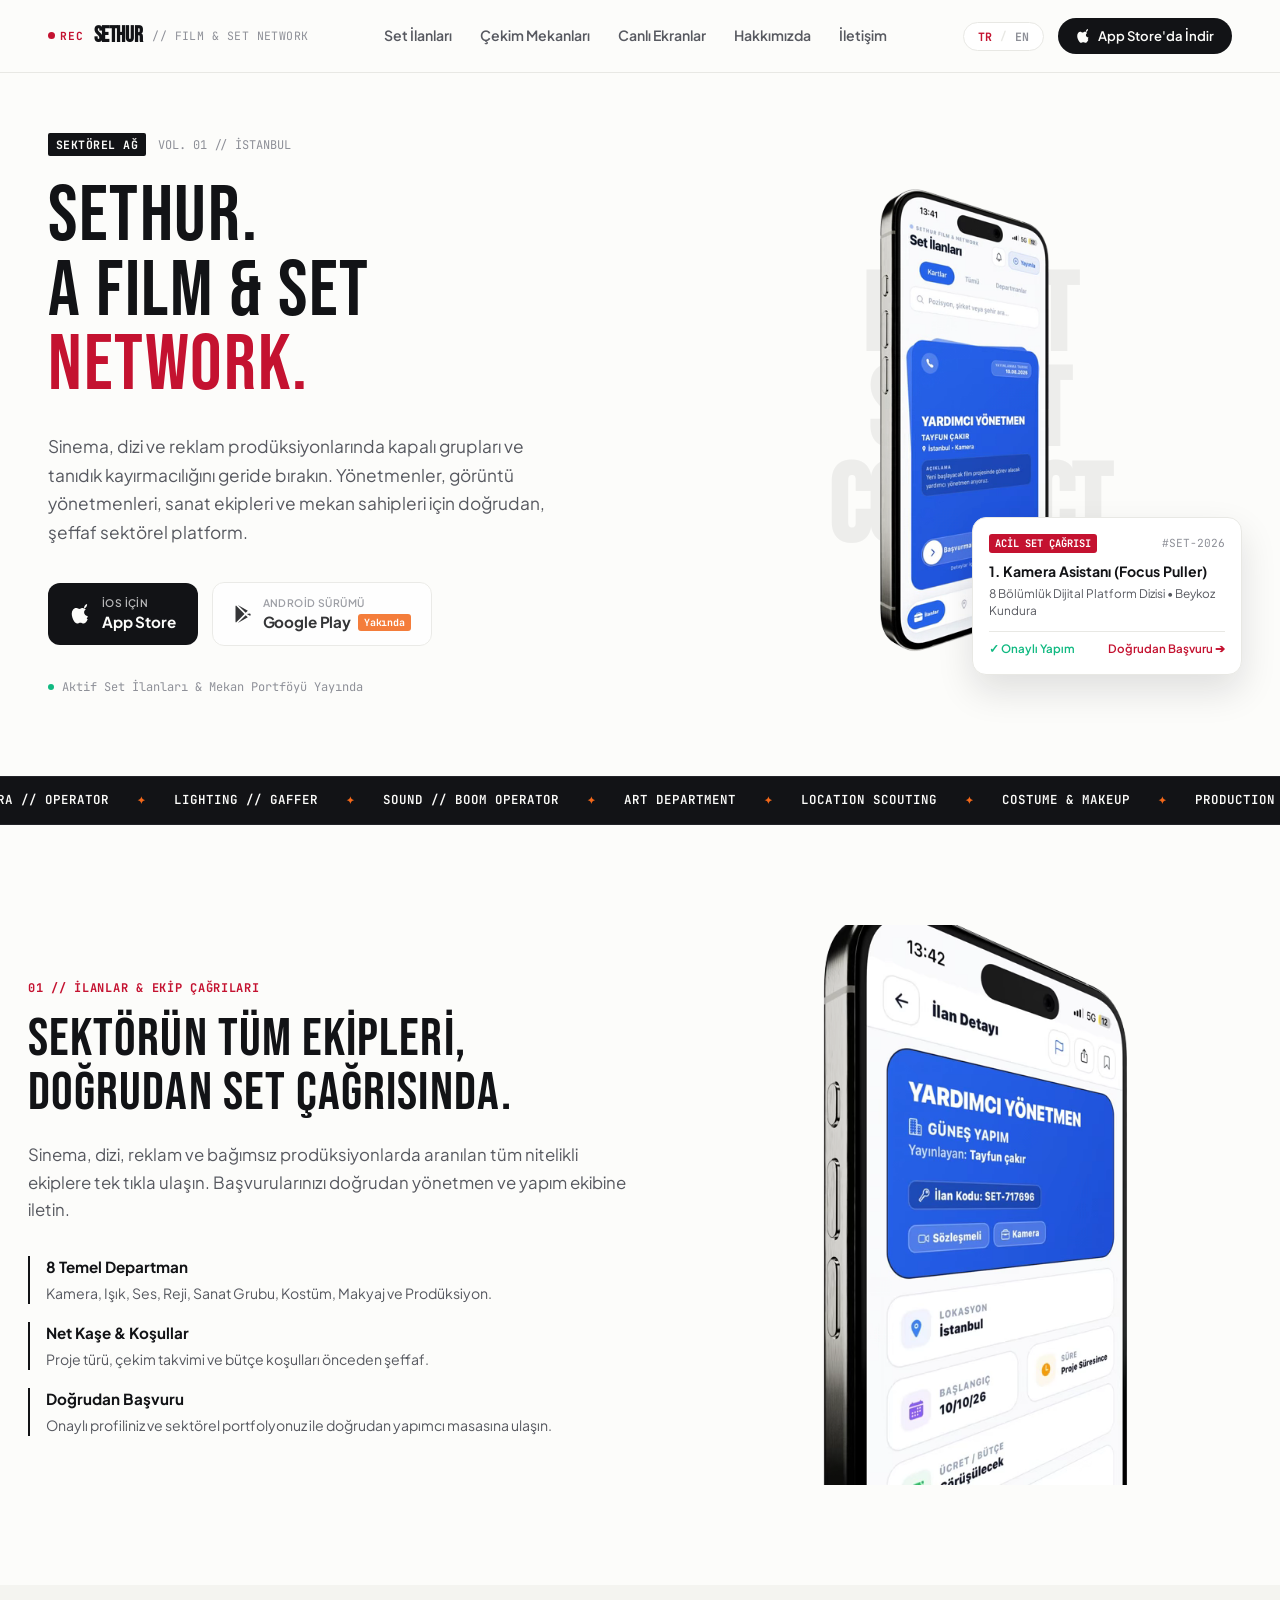
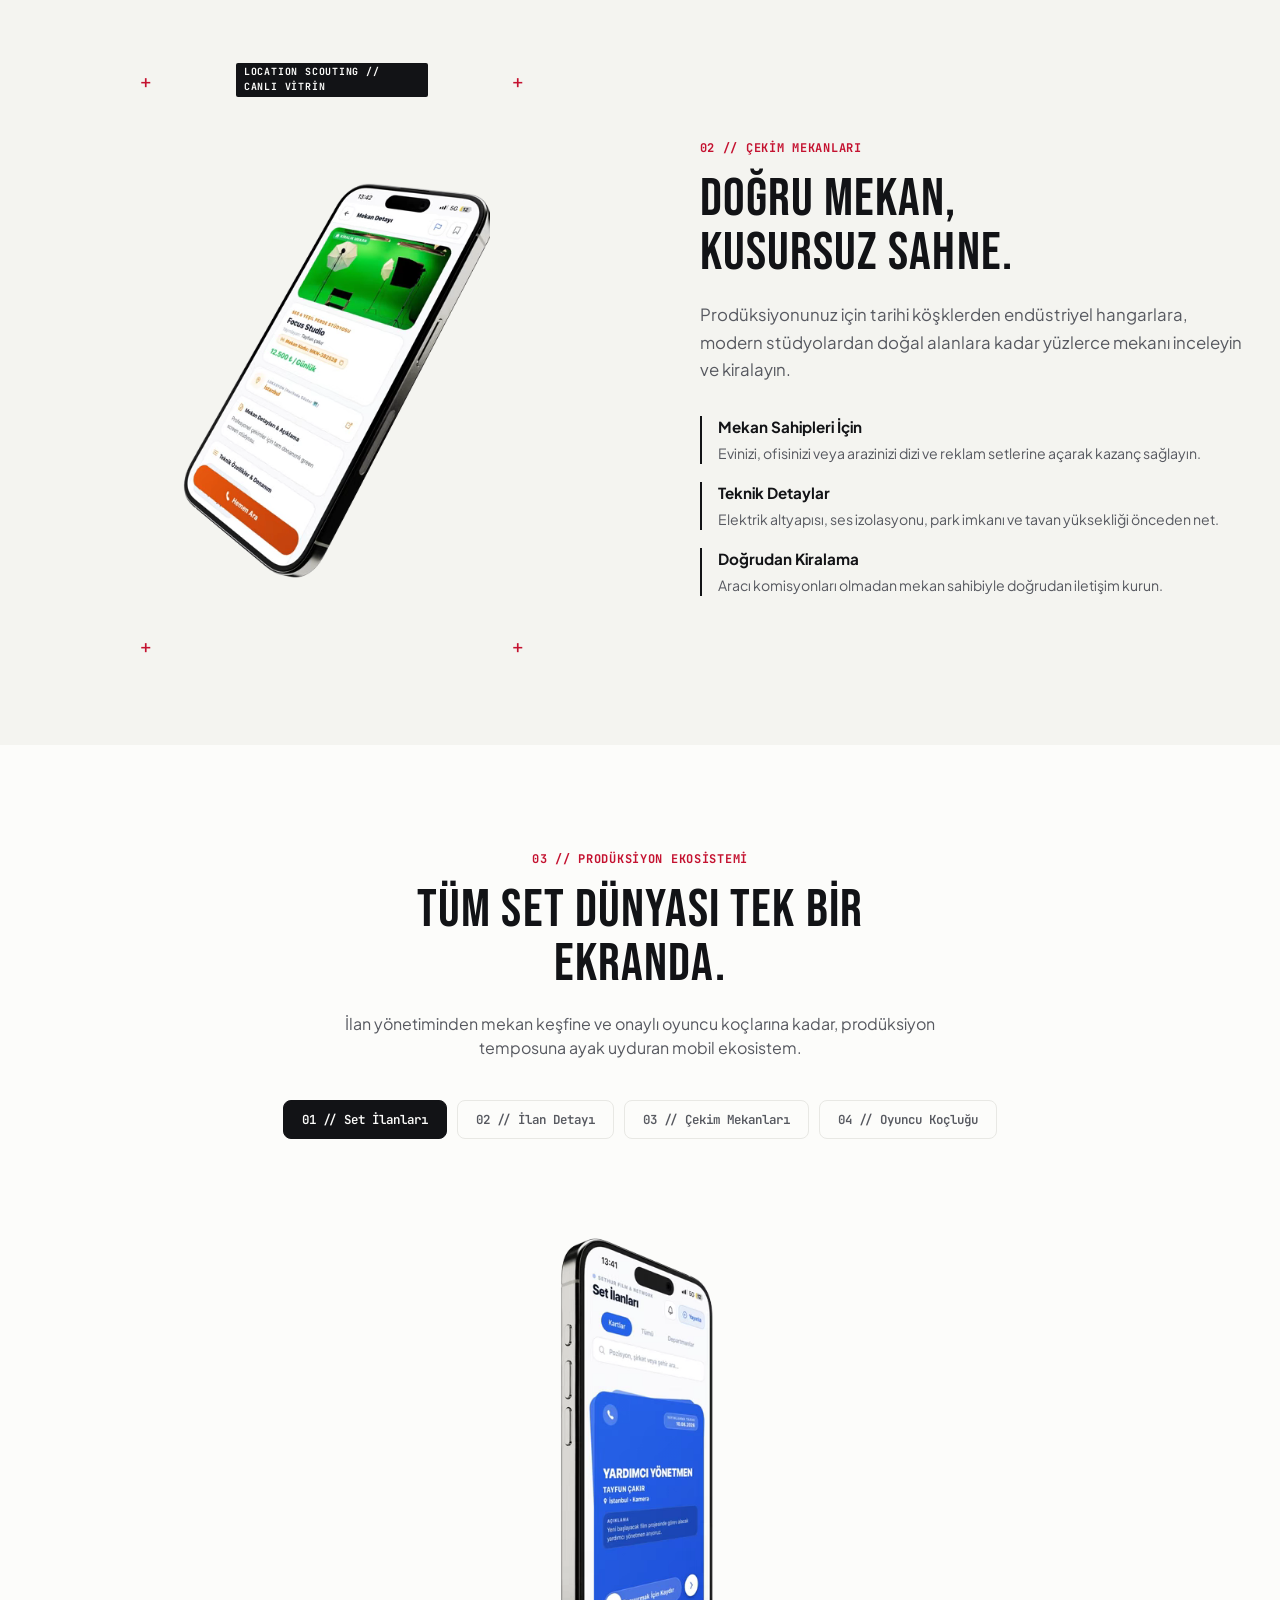
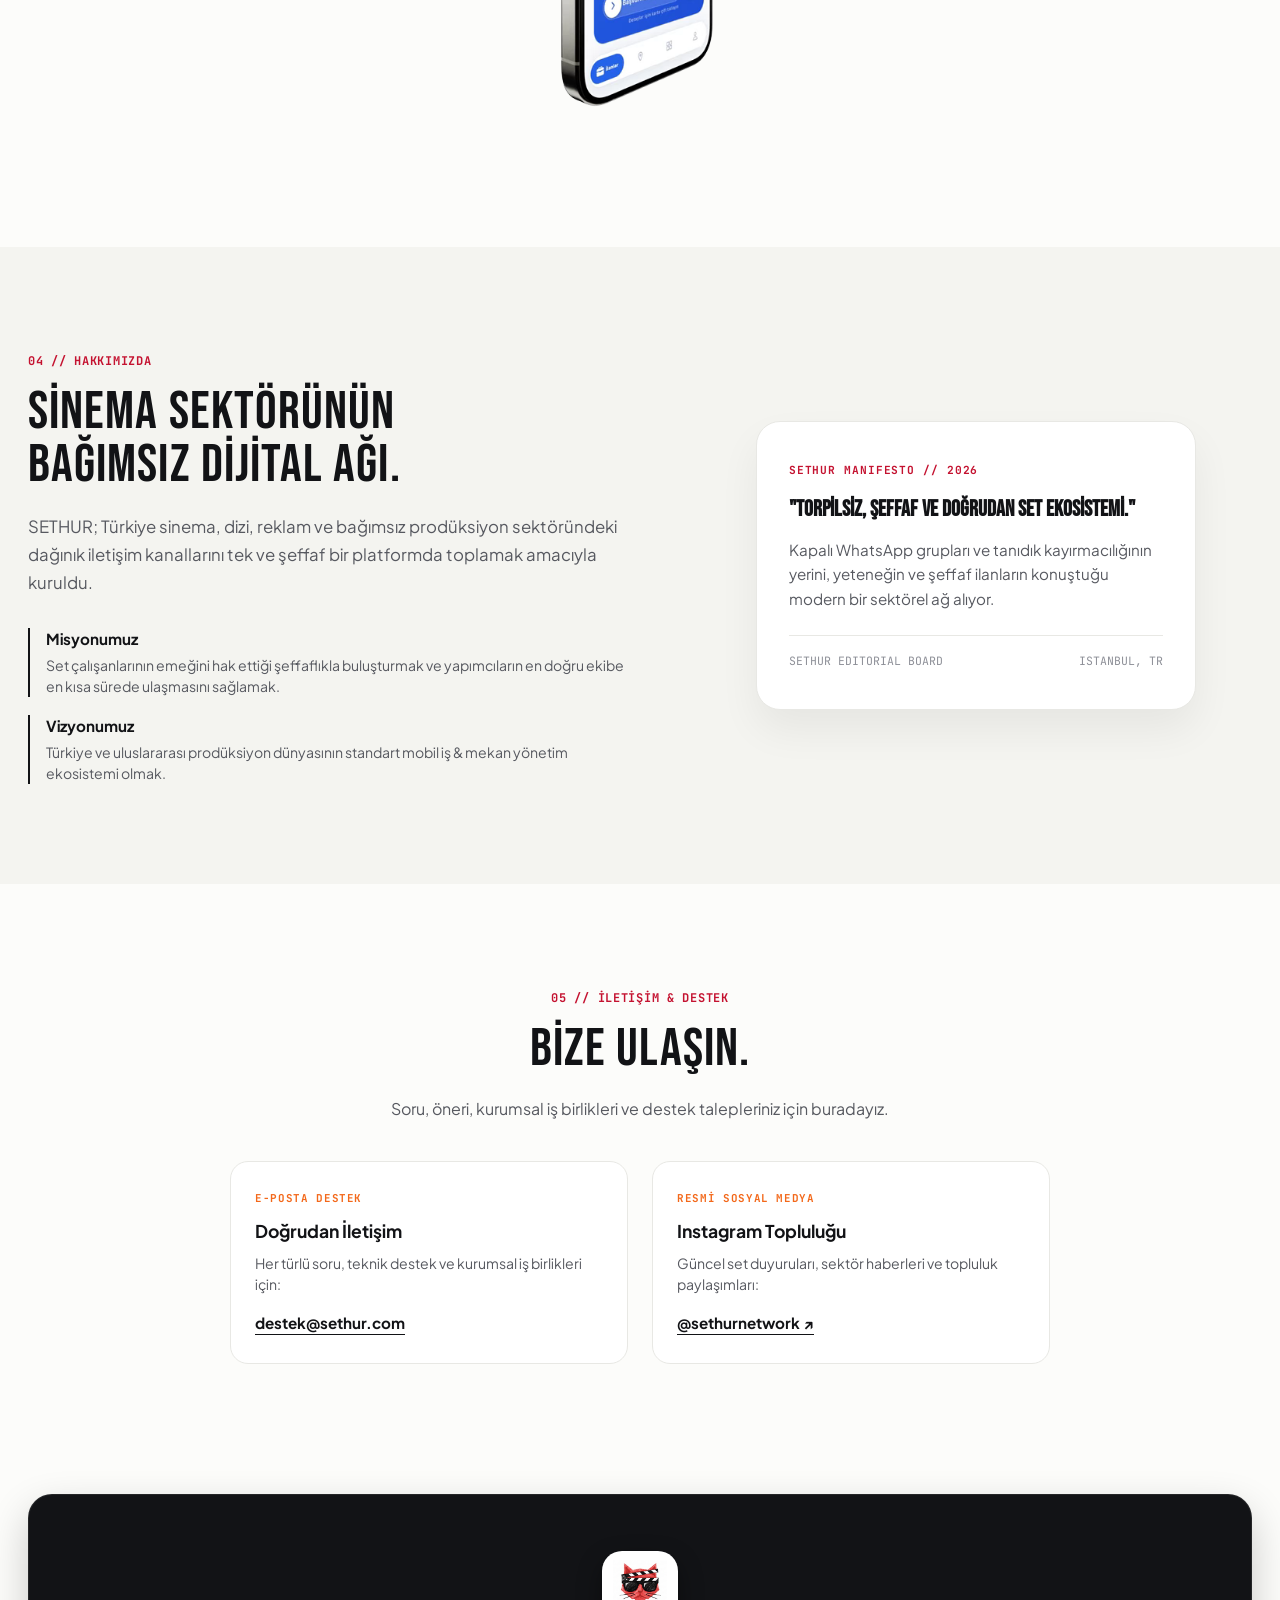
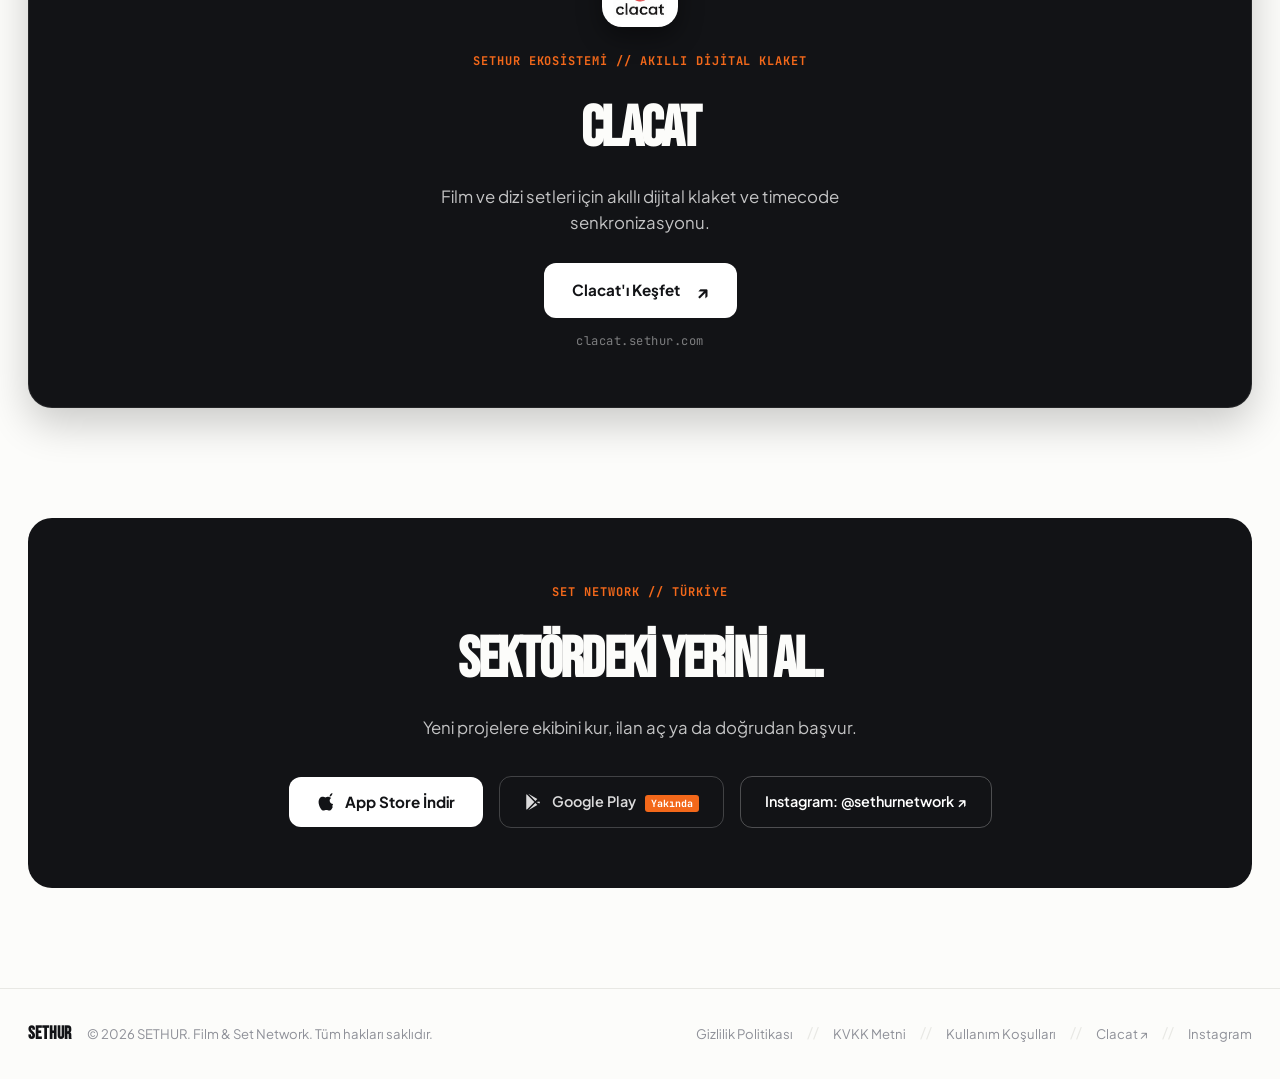
==== index.html @ 1c55c271 "feat: replace categories with transparent Oyuncu Koçluğu video stream, update new Clacat logo, and a" ====
<!DOCTYPE html>
<html lang="tr">
<head>
  <meta charset="UTF-8" />
  <meta name="viewport" content="width=device-width, initial-scale=1.0, maximum-scale=1.0, user-scalable=no" />
  <title>SETHUR — Film & Set Network</title>
  <meta name="description" content="Sinema, dizi ve reklam sektörü için profesyonel set ilanları, ekip ağı ve çekim mekanı platformu." />
  
  <!-- Open Graph -->
  <meta property="og:title" content="SETHUR — Film & Set Network" />
  <meta property="og:description" content="Sinema, dizi ve reklam prodüksiyonları için yeni nesil şeffaf set ağı." />
  <meta property="og:type" content="website" />
  <meta property="og:image" content="assets/logo_icon.jpg" />

  <!-- Fonts: Bebas Neue (Cinematic Title) + Plus Jakarta Sans (Body) + JetBrains Mono (Technical) -->
  <link rel="preconnect" href="https://fonts.googleapis.com" />
  <link rel="preconnect" href="https://fonts.gstatic.com" crossorigin />
  <link href="https://fonts.googleapis.com/css2?family=Bebas+Neue&family=JetBrains+Mono:wght@400;500;700&family=Plus+Jakarta+Sans:wght@400;500;600;700;800&family=Oswald:wght@600;700&display=swap" rel="stylesheet" />

  <!-- Favicon -->
  <link rel="icon" type="image/svg+xml" href="favicon.svg" />
  <link rel="icon" type="image/png" href="favicon.png" />
  <link rel="apple-touch-icon" href="favicon.png" />

  <link rel="stylesheet" href="style.css" />
</head>
<body>

  <!-- TOP EDITORIAL HEADER BAR -->
  <header class="site-header">
    <div class="header-container">
      <a href="#" class="brand-block">
        <div class="rec-indicator">
          <span class="rec-dot"></span>
          <span class="rec-text">REC</span>
        </div>
        <span class="brand-title">SETHUR</span>
        <span class="brand-tagline">// FILM &amp; SET NETWORK</span>
      </a>

      <nav class="nav-links">
        <a href="#ilanlar" class="nav-item" data-i18n="nav_jobs">Set İlanları</a>
        <a href="#mekanlar" class="nav-item" data-i18n="nav_venues">Çekim Mekanları</a>
        <a href="#ekranlar" class="nav-item" data-i18n="nav_screens">Canlı Ekranlar</a>
        <a href="#hakkimizda" class="nav-item" data-i18n="nav_about">Hakkımızda</a>
        <a href="#iletisim" class="nav-item" data-i18n="nav_contact">İletişim</a>
      </nav>

      <div class="header-cta">
        <!-- Language Switcher -->
        <div class="lang-switcher">
          <button class="lang-btn active" data-lang="tr">TR</button>
          <span class="lang-divider">/</span>
          <button class="lang-btn" data-lang="en">EN</button>
        </div>

        <a href="https://apps.apple.com/app/id6799178111" target="_blank" rel="noopener" class="btn-apple-pill">
          <svg class="apple-icon" viewBox="0 0 170 170" width="14" height="14" fill="currentColor">
            <path d="M150.37 130.25c-2.45 5.66-5.35 10.87-8.71 15.66-4.58 6.53-8.33 11.05-11.22 13.56-4.48 4.12-9.28 6.23-14.42 6.35-3.69 0-8.14-1.05-13.32-3.18-5.19-2.12-9.97-3.17-14.34-3.17-4.58 0-9.49 1.05-14.75 3.17-5.26 2.13-9.5 3.24-12.74 3.35-4.81.13-9.66-1.95-14.56-6.23-3.26-2.84-7.14-7.53-11.64-14.07-6.2-9.04-11.05-19.14-14.56-30.3-3.51-11.16-5.26-21.79-5.26-31.89 0-14.05 3.51-25.68 10.53-34.89 7.02-9.21 15.86-13.88 26.52-14.01 4.81 0 10.02 1.25 15.63 3.75 5.61 2.5 9.77 3.75 12.48 3.75 2.45 0 6.64-1.25 12.58-3.75 5.94-2.5 10.8-3.69 14.57-3.56 11.26.79 20.35 4.96 27.27 12.52-9.98 6.03-14.83 14.37-14.56 25.04.27 8.35 3.49 15.5 9.66 21.45 6.17 5.95 13.62 9.27 22.35 9.96-2.45 7.15-5.69 14.49-9.72 22.02zM119.22 31.81c0-6.72 2.39-13.23 7.17-19.53 4.78-6.3 10.9-10.23 18.36-11.78.36 1.48.54 2.87.54 4.18 0 6.81-2.46 13.43-7.38 19.86-4.92 6.43-11.08 10.42-18.48 11.97-.09-.9-.21-3.13-.21-4.7z"/>
          </svg>
          <span data-i18n="nav_download">App Store'da İndir</span>
        </a>
      </div>
    </div>
  </header>

  <!-- HERO SECTION: ASYMMETRIC CINEMA POSTER + SEAMLESS TRANSPARENT LIVE APP STREAM -->
  <section class="hero-stage">
    <div class="stage-container">
      
      <!-- LEFT EDITORIAL COLUMN -->
      <div class="hero-editorial">
        <div class="edition-label">
          <span class="label-badge" data-i18n="hero_badge">SEKTÖREL AĞ</span>
          <span class="label-meta" data-i18n="hero_meta">VOL. 01 // İSTANBUL</span>
        </div>

        <h1 class="hero-main-title">
          SETHUR.<br />
          <span data-i18n="hero_title_sub">A FILM &amp; SET</span><br />
          <span class="text-accent">NETWORK.</span>
        </h1>

        <p class="hero-manifesto" data-i18n="hero_manifesto">
          Sinema, dizi ve reklam prodüksiyonlarında kapalı grupları ve tanıdık kayırmacılığını geride bırakın. Yönetmenler, görüntü yönetmenleri, sanat ekipleri ve mekan sahipleri için doğrudan, şeffaf sektörel platform.
        </p>

        <!-- CTA & DIRECT LINK -->
        <div class="hero-action-row">
          <a href="https://apps.apple.com/app/id6799178111" target="_blank" rel="noopener" class="btn-hero-primary">
            <svg class="apple-icon-lg" viewBox="0 0 170 170" width="20" height="20" fill="currentColor">
              <path d="M150.37 130.25c-2.45 5.66-5.35 10.87-8.71 15.66-4.58 6.53-8.33 11.05-11.22 13.56-4.48 4.12-9.28 6.23-14.42 6.35-3.69 0-8.14-1.05-13.32-3.18-5.19-2.12-9.97-3.17-14.34-3.17-4.58 0-9.49 1.05-14.75 3.17-5.26 2.13-9.5 3.24-12.74 3.35-4.81.13-9.66-1.95-14.56-6.23-3.26-2.84-7.14-7.53-11.64-14.07-6.2-9.04-11.05-19.14-14.56-30.3-3.51-11.16-5.26-21.79-5.26-31.89 0-14.05 3.51-25.68 10.53-34.89 7.02-9.21 15.86-13.88 26.52-14.01 4.81 0 10.02 1.25 15.63 3.75 5.61 2.5 9.77 3.75 12.48 3.75 2.45 0 6.64-1.25 12.58-3.75 5.94-2.5 10.8-3.69 14.57-3.56 11.26.79 20.35 4.96 27.27 12.52-9.98 6.03-14.83 14.37-14.56 25.04.27 8.35 3.49 15.5 9.66 21.45 6.17 5.95 13.62 9.27 22.35 9.96-2.45 7.15-5.69 14.49-9.72 22.02zM119.22 31.81c0-6.72 2.39-13.23 7.17-19.53 4.78-6.3 10.9-10.23 18.36-11.78.36 1.48.54 2.87.54 4.18 0 6.81-2.46 13.43-7.38 19.86-4.92 6.43-11.08 10.42-18.48 11.97-.09-.9-.21-3.13-.21-4.7z"/>
            </svg>
            <div class="btn-hero-text">
              <span class="btn-micro" data-i18n="hero_btn_ios_micro">iOS İçin</span>
              <span class="btn-bold" data-i18n="hero_btn_ios_bold">App Store</span>
            </div>
          </a>

          <div class="btn-hero-secondary btn-upcoming">
            <svg class="play-icon" viewBox="0 0 24 24" width="20" height="20" fill="currentColor">
              <path d="M3.609 1.814L13.792 12 3.61 22.186a2.383 2.383 0 0 1-.61-.92L3 21.266V2.734l.001-.002a2.37 2.37 0 0 1 .608-.918zM15.207 13.414l2.585 2.586-12.01 6.863 9.425-9.449zm0-2.828L5.782 1.137l12.01 6.863-2.585 2.586zm1.414 1.414l3.772 2.155a1.59 1.59 0 0 0 0-2.756L16.621 12z"/>
            </svg>
            <div class="btn-hero-text">
              <span class="btn-micro" data-i18n="hero_btn_android_micro">Android Sürümü</span>
              <span class="btn-bold"><span data-i18n="hero_btn_android_bold">Google Play</span> <span class="badge-soon" data-i18n="badge_soon">Yakında</span></span>
            </div>
          </div>
        </div>

        <div class="hero-footnote">
          <span class="dot-live"></span>
          <span data-i18n="hero_footnote">Aktif Set İlanları &amp; Mekan Portföyü Yayında</span>
        </div>
      </div>

      <!-- RIGHT SEAMLESS TRANSPARENT LIVE APP STREAM (NO PHONE SHELL / NO MASK) -->
      <div class="hero-device-stage">
        
        <!-- BIG BACKDROP TYPOGRAPHY (Layered behind stream) -->
        <div class="backdrop-typography" aria-hidden="true">
          <span>DIRECT</span>
          <span>SHOOT</span>
          <span>CONNECT</span>
        </div>

        <!-- SEAMLESS LIVE STREAMING APP CONTAINER -->
        <div class="transparent-stream-box">
          <video autoplay loop muted playsinline class="transparent-video" poster="assets/01.png">
            <source src="assets/flow_jobs.webm" type="video/webm" />
            <source src="assets/flow_jobs.mp4" type="video/mp4" />
            <img src="assets/flow_jobs.gif" alt="SETHUR Canlı Set İlanları" class="fallback-gif" />
          </video>
        </div>

        <!-- FLOATING CALL-SHEET CARD -->
        <div class="callsheet-floating-card">
          <div class="card-head">
            <span class="tag-urgent" data-i18n="cs_tag">ACİL SET ÇAĞRISI</span>
            <span class="tag-code">#SET-2026</span>
          </div>
          <div class="card-body">
            <h4 data-i18n="cs_title">1. Kamera Asistanı (Focus Puller)</h4>
            <p data-i18n="cs_desc">8 Bölümlük Dijital Platform Dizisi • Beykoz Kundura</p>
          </div>
          <div class="card-foot">
            <span class="status-verified" data-i18n="cs_verified">✓ Onaylı Yapım</span>
            <span class="slide-hint" data-i18n="cs_apply">Doğrudan Başvuru ➔</span>
          </div>
        </div>

      </div>

    </div>
  </section>

  <!-- EDITORIAL MARQUEE TICKER (CLEAN MONOSPACE FILM SLATE) -->
  <div class="slate-bar">
    <div class="slate-inner">
      <span class="slate-item">CAMERA // OPERATOR</span>
      <span class="slate-divider">✦</span>
      <span class="slate-item">LIGHTING // GAFFER</span>
      <span class="slate-divider">✦</span>
      <span class="slate-item">SOUND // BOOM OPERATOR</span>
      <span class="slate-divider">✦</span>
      <span class="slate-item">ART DEPARTMENT</span>
      <span class="slate-divider">✦</span>
      <span class="slate-item">LOCATION SCOUTING</span>
      <span class="slate-divider">✦</span>
      <span class="slate-item">COSTUME &amp; MAKEUP</span>
      <span class="slate-divider">✦</span>
      <span class="slate-item">PRODUCTION CREW</span>
    </div>
  </div>

  <!-- SECTION 1: SET İLANLARI (TRANSPARENT ANIMATED DETAIL STREAM) -->
  <section class="editorial-section" id="ilanlar">
    <div class="section-wrapper">
      
      <div class="editorial-split">
        
        <!-- TEXT SIDE -->
        <div class="split-info">
          <span class="chapter-number" data-i18n="sec1_num">01 // İLANLAR &amp; EKİP ÇAĞRILARI</span>
          <h2 class="editorial-title">
            <span data-i18n="sec1_title_1">Sektörün Tüm Ekipleri,</span><br />
            <span class="underline-accent" data-i18n="sec1_title_2">Doğrudan Set Çağrısında.</span>
          </h2>
          <p class="editorial-p" data-i18n="sec1_desc">
            Sinema, dizi, reklam ve bağımsız prodüksiyonlarda aranılan tüm nitelikli ekiplere tek tıkla ulaşın. Başvurularınızı doğrudan yönetmen ve yapım ekibine iletin.
          </p>

          <div class="specs-list">
            <div class="spec-row">
              <span class="spec-title" data-i18n="sec1_spec1_title">8 Temel Departman</span>
              <span class="spec-desc" data-i18n="sec1_spec1_desc">Kamera, Işık, Ses, Reji, Sanat Grubu, Kostüm, Makyaj ve Prodüksiyon.</span>
            </div>
            <div class="spec-row">
              <span class="spec-title" data-i18n="sec1_spec2_title">Net Kaşe &amp; Koşullar</span>
              <span class="spec-desc" data-i18n="sec1_spec2_desc">Proje türü, çekim takvimi ve bütçe koşulları önceden şeffaf.</span>
            </div>
            <div class="spec-row">
              <span class="spec-title" data-i18n="sec1_spec3_title">Doğrudan Başvuru</span>
              <span class="spec-desc" data-i18n="sec1_spec3_desc">Onaylı profiliniz ve sektörel portfolyonuz ile doğrudan yapımcı masasına ulaşın.</span>
            </div>
          </div>
        </div>

        <!-- VISUAL SIDE: TRANSPARENT ANIMATED SCREEN (NO MOCKUP / NO MASK) -->
        <div class="split-display">
          <div class="transparent-stream-box section-stream">
            <video autoplay loop muted playsinline class="transparent-video" poster="assets/02.png">
              <source src="assets/flow_detail.webm" type="video/webm" />
              <source src="assets/flow_detail.mp4" type="video/mp4" />
              <img src="assets/flow_detail.gif" alt="İlan Detayı Akışı" class="fallback-gif" />
            </video>
          </div>
        </div>

      </div>

    </div>
  </section>

  <!-- SECTION 2: ÇEKİM MEKANLARI (TRANSPARENT VENUE STREAM WITH CINEMATIC CROSSHAIRS) -->
  <section class="editorial-section bg-canvas-subtle" id="mekanlar">
    <div class="section-wrapper">
      
      <div class="editorial-split reverse-mobile">
        
        <!-- VISUAL SIDE: 2.39:1 CINEMATIC FRAME & TRANSPARENT STREAM -->
        <div class="split-display">
          <div class="cinematic-frame-box">
            <div class="viewport-overlay">
              <span class="crosshair top-left">+</span>
              <span class="crosshair top-right">+</span>
              <span class="crosshair bottom-left">+</span>
              <span class="crosshair bottom-right">+</span>
              <div class="aspect-badge" data-i18n="sec2_badge">LOCATION SCOUTING // CANLI VİTRİN</div>
            </div>
            <div class="transparent-stream-box section-stream">
              <video autoplay loop muted playsinline class="transparent-video" poster="assets/03.png">
                <source src="assets/flow_venue.webm" type="video/webm" />
                <source src="assets/flow_venue.mp4" type="video/mp4" />
                <img src="assets/flow_venue.gif" alt="Çekim Mekanları Akışı" class="fallback-gif" />
              </video>
            </div>
          </div>
        </div>

        <!-- TEXT SIDE -->
        <div class="split-info">
          <span class="chapter-number" data-i18n="sec2_num">02 // ÇEKİM MEKANLARI</span>
          <h2 class="editorial-title">
            <span data-i18n="sec2_title_1">Doğru Mekan,</span><br />
            <span class="underline-accent" data-i18n="sec2_title_2">Kusursuz Sahne.</span>
          </h2>
          <p class="editorial-p" data-i18n="sec2_desc">
            Prodüksiyonunuz için tarihi köşklerden endüstriyel hangarlara, modern stüdyolardan doğal alanlara kadar yüzlerce mekanı inceleyin ve kiralayın.
          </p>

          <div class="specs-list">
            <div class="spec-row">
              <span class="spec-title" data-i18n="sec2_spec1_title">Mekan Sahipleri İçin</span>
              <span class="spec-desc" data-i18n="sec2_spec1_desc">Evinizi, ofisinizi veya arazinizi dizi ve reklam setlerine açarak kazanç sağlayın.</span>
            </div>
            <div class="spec-row">
              <span class="spec-title" data-i18n="sec2_spec2_title">Teknik Detaylar</span>
              <span class="spec-desc" data-i18n="sec2_spec2_desc">Elektrik altyapısı, ses izolasyonu, park imkanı ve tavan yüksekliği önceden net.</span>
            </div>
            <div class="spec-row">
              <span class="spec-title" data-i18n="sec2_spec3_title">Doğrudan Kiralama</span>
              <span class="spec-desc" data-i18n="sec2_spec3_desc">Aracı komisyonları olmadan mekan sahibiyle doğrudan iletişim kurun.</span>
            </div>
          </div>
        </div>

      </div>

    </div>
  </section>

  <!-- SECTION 3: CANLI EKRANLAR (INTERACTIVE STREAM GALLERY) -->
  <section class="editorial-section" id="ekranlar">
    <div class="section-wrapper">
      
      <div class="section-head-center">
        <span class="chapter-number" data-i18n="sec3_num">03 // PRODÜKSİYON EKOSİSTEMİ</span>
        <h2 class="editorial-title" data-i18n="sec3_title">Tüm Set Dünyası Tek Bir Ekranda.</h2>
        <p class="editorial-sub" data-i18n="sec3_sub">İlan yönetiminden mekan keşfine ve onaylı oyuncu koçlarına kadar, prodüksiyon temposuna ayak uyduran mobil ekosistem.</p>
      </div>

      <!-- INTERACTIVE TABS -->
      <div class="screen-selector-nav">
        <button class="screen-tab-btn active" data-flow="flow_jobs" data-i18n="tab_1">01 // Set İlanları</button>
        <button class="screen-tab-btn" data-flow="flow_detail" data-i18n="tab_2">02 // İlan Detayı</button>
        <button class="screen-tab-btn" data-flow="flow_venue" data-i18n="tab_3">03 // Çekim Mekanları</button>
        <button class="screen-tab-btn" data-flow="flow_category" data-i18n="tab_4">04 // Oyuncu Koçluğu</button>
      </div>

      <!-- INTERACTIVE MAIN STREAM DISPLAY -->
      <div class="interactive-stage-display">
        <div class="stage-stream-wrap">
          <video id="galleryMainVideo" autoplay loop muted playsinline class="stage-stream-video" poster="assets/01.png">
            <source id="videoSourceWebm" src="assets/flow_jobs.webm" type="video/webm" />
            <source id="videoSourceMp4" src="assets/flow_jobs.mp4" type="video/mp4" />
            <img id="gifFallback" src="assets/flow_jobs.gif" alt="SETHUR Arayüzü" class="fallback-gif" />
          </video>
        </div>
      </div>

    </div>
  </section>

  <!-- SECTION 4: HAKKIMIZDA & MANİFESTO -->
  <section class="editorial-section bg-canvas-subtle" id="hakkimizda">
    <div class="section-wrapper">
      <div class="editorial-split">
        <div class="split-info">
          <span class="chapter-number" data-i18n="sec4_num">04 // HAKKIMIZDA</span>
          <h2 class="editorial-title">
            <span data-i18n="sec4_title_1">Sinema Sektörünün</span><br />
            <span class="underline-accent" data-i18n="sec4_title_2">Bağımsız Dijital Ağı.</span>
          </h2>
          <p class="editorial-p" data-i18n="sec4_desc">
            SETHUR; Türkiye sinema, dizi, reklam ve bağımsız prodüksiyon sektöründeki dağınık iletişim kanallarını tek ve şeffaf bir platformda toplamak amacıyla kuruldu.
          </p>
          <div class="specs-list">
            <div class="spec-row">
              <span class="spec-title" data-i18n="sec4_spec1_title">Misyonumuz</span>
              <span class="spec-desc" data-i18n="sec4_spec1_desc">Set çalışanlarının emeğini hak ettiği şeffaflıkla buluşturmak ve yapımcıların en doğru ekibe en kısa sürede ulaşmasını sağlamak.</span>
            </div>
            <div class="spec-row">
              <span class="spec-title" data-i18n="sec4_spec2_title">Vizyonumuz</span>
              <span class="spec-desc" data-i18n="sec4_spec2_desc">Türkiye ve uluslararası prodüksiyon dünyasının standart mobil iş &amp; mekan yönetim ekosistemi olmak.</span>
            </div>
          </div>
        </div>

        <div class="split-display">
          <div class="about-manifesto-card">
            <div class="manifesto-badge">SETHUR MANIFESTO // 2026</div>
            <h3 data-i18n="manifesto_title">"Torpilsiz, şeffaf ve doğrudan set ekosistemi."</h3>
            <p data-i18n="manifesto_desc">Kapalı WhatsApp grupları ve tanıdık kayırmacılığının yerini, yeteneğin ve şeffaf ilanların konuştuğu modern bir sektörel ağ alıyor.</p>
            <div class="manifesto-sign">
              <span>SETHUR EDITORIAL BOARD</span>
              <span>ISTANBUL, TR</span>
            </div>
          </div>
        </div>
      </div>
    </div>
  </section>

  <!-- SECTION 5: İLETİŞİM & DESTEK -->
  <section class="editorial-section" id="iletisim">
    <div class="section-wrapper">
      <div class="section-head-center">
        <span class="chapter-number" data-i18n="sec5_num">05 // İLETİŞİM &amp; DESTEK</span>
        <h2 class="editorial-title" data-i18n="sec5_title">Bize Ulaşın.</h2>
        <p class="editorial-sub" data-i18n="sec5_sub">Soru, öneri, kurumsal iş birlikleri ve destek talepleriniz için buradayız.</p>
      </div>

      <div class="contact-grid">
        <div class="contact-box">
          <div class="contact-tag" data-i18n="contact1_tag">E-POSTA DESTEK</div>
          <h4 data-i18n="contact1_title">Doğrudan İletişim</h4>
          <p data-i18n="contact1_desc">Her türlü soru, teknik destek ve kurumsal iş birlikleri için:</p>
          <a href="mailto:destek@sethur.com" class="contact-link-bold">destek@sethur.com</a>
        </div>

        <div class="contact-box">
          <div class="contact-tag" data-i18n="contact2_tag">RESMİ SOSYAL MEDYA</div>
          <h4 data-i18n="contact2_title">Instagram Topluluğu</h4>
          <p data-i18n="contact2_desc">Güncel set duyuruları, sektör haberleri ve topluluk paylaşımları:</p>
          <a href="https://www.instagram.com/sethurnetwork/" target="_blank" rel="noopener" class="contact-link-bold">@sethurnetwork ↗</a>
        </div>
      </div>
    </div>
  </section>

  <!-- SECTION: CLACAT ECOSYSTEM -->
  <section class="credits-section" id="clacat" style="padding-top: 30px; padding-bottom: 30px;">
    <div class="section-wrapper">
      <div class="credits-box clacat-credits-box">
        <div class="clacat-icon-container">
          <img src="assets/clacat_logo.png" alt="Clacat Logo" class="clacat-logo-img" />
        </div>
        <div class="credits-header">
          <span class="credits-tag" style="color: var(--accent-orange);">SETHUR EKOSİSTEMİ // AKILLI DİJİTAL KLAKET</span>
          <h2 class="credits-title">Clacat</h2>
          <p class="credits-sub" style="max-width: 480px; margin-bottom: 28px;">
            Film ve dizi setleri için akıllı dijital klaket ve timecode senkronizasyonu.
          </p>
        </div>

        <div class="credits-actions">
          <a href="https://clacat.sethur.com" target="_blank" rel="noopener" class="btn-credits-download">
            <span>Clacat'ı Keşfet</span>
            <span style="font-size: 1.15rem; margin-left: 6px;">↗</span>
          </a>
        </div>
        <span class="clacat-url-sub" style="font-family: var(--font-mono); font-size: 0.76rem; color: rgba(255,255,255,0.45); margin-top: 14px; letter-spacing: 0.04em;">clacat.sethur.com</span>
      </div>
    </div>
  </section>

  <!-- SECTION 6: END CREDITS STYLE CLOSING -->
  <section class="credits-section" id="indir">
    <div class="section-wrapper">
      <div class="credits-box">
        <div class="credits-header">
          <span class="credits-tag" data-i18n="credits_tag">SET NETWORK // TÜRKİYE</span>
          <h2 class="credits-title" data-i18n="credits_title">Sektördeki Yerini Al.</h2>
          <p class="credits-sub" data-i18n="credits_sub">Yeni projelere ekibini kur, ilan aç ya da doğrudan başvur.</p>
        </div>

        <div class="credits-actions">
          <a href="https://apps.apple.com/app/id6799178111" target="_blank" rel="noopener" class="btn-credits-download">
            <svg class="apple-icon" viewBox="0 0 170 170" width="18" height="18" fill="currentColor">
              <path d="M150.37 130.25c-2.45 5.66-5.35 10.87-8.71 15.66-4.58 6.53-8.33 11.05-11.22 13.56-4.48 4.12-9.28 6.23-14.42 6.35-3.69 0-8.14-1.05-13.32-3.18-5.19-2.12-9.97-3.17-14.34-3.17-4.58 0-9.49 1.05-14.75 3.17-5.26 2.13-9.5 3.24-12.74 3.35-4.81.13-9.66-1.95-14.56-6.23-3.26-2.84-7.14-7.53-11.64-14.07-6.2-9.04-11.05-19.14-14.56-30.3-3.51-11.16-5.26-21.79-5.26-31.89 0-14.05 3.51-25.68 10.53-34.89 7.02-9.21 15.86-13.88 26.52-14.01 4.81 0 10.02 1.25 15.63 3.75 5.61 2.5 9.77 3.75 12.48 3.75 2.45 0 6.64-1.25 12.58-3.75 5.94-2.5 10.8-3.69 14.57-3.56 11.26.79 20.35 4.96 27.27 12.52-9.98 6.03-14.83 14.37-14.56 25.04.27 8.35 3.49 15.5 9.66 21.45 6.17 5.95 13.62 9.27 22.35 9.96-2.45 7.15-5.69 14.49-9.72 22.02zM119.22 31.81c0-6.72 2.39-13.23 7.17-19.53 4.78-6.3 10.9-10.23 18.36-11.78.36 1.48.54 2.87.54 4.18 0 6.81-2.46 13.43-7.38 19.86-4.92 6.43-11.08 10.42-18.48 11.97-.09-.9-.21-3.13-.21-4.7z"/>
            </svg>
            <span data-i18n="credits_download">App Store İndir</span>
          </a>

          <div class="btn-credits-soon">
            <svg class="play-icon" viewBox="0 0 24 24" width="18" height="18" fill="currentColor">
              <path d="M3.609 1.814L13.792 12 3.61 22.186a2.383 2.383 0 0 1-.61-.92L3 21.266V2.734l.001-.002a2.37 2.37 0 0 1 .608-.918zM15.207 13.414l2.585 2.586-12.01 6.863 9.425-9.449zm0-2.828L5.782 1.137l12.01 6.863-2.585 2.586zm1.414 1.414l3.772 2.155a1.59 1.59 0 0 0 0-2.756L16.621 12z"/>
            </svg>
            <span><span data-i18n="credits_soon">Google Play</span> <span class="badge-soon-light" data-i18n="badge_soon">Yakında</span></span>
          </div>

          <a href="https://www.instagram.com/sethurnetwork/" target="_blank" rel="noopener" class="btn-credits-social">
            <span>Instagram: @sethurnetwork ↗</span>
          </a>
        </div>
      </div>
    </div>
  </section>

  <!-- MINIMALIST FILM CREDITS FOOTER -->
  <footer class="site-footer">
    <div class="footer-wrap">
      <div class="footer-left">
        <span class="footer-logo">SETHUR</span>
        <span class="footer-copy" data-i18n="footer_copy">© 2026 SETHUR. Film &amp; Set Network. Tüm hakları saklıdır.</span>
      </div>

      <div class="footer-right">
        <a href="privacy.html" class="footer-link" data-i18n="footer_privacy">Gizlilik Politikası</a>
        <span class="footer-sep">//</span>
        <a href="kvkk.html" class="footer-link" data-i18n="footer_kvkk">KVKK Metni</a>
        <span class="footer-sep">//</span>
        <a href="terms.html" class="footer-link" data-i18n="footer_terms">Kullanım Koşulları</a>
        <span class="footer-sep">//</span>
        <a href="https://clacat.sethur.com" target="_blank" rel="noopener" class="footer-link">Clacat ↗</a>
        <span class="footer-sep">//</span>
        <a href="https://www.instagram.com/sethurnetwork/" target="_blank" class="footer-link">Instagram</a>
      </div>
    </div>
  </footer>

  <script src="script.js"></script>
</body>
</html>
---- style.css ----
/* ==========================================================================
   SETHUR — FILM & SET NETWORK
   DISTINCT EDITORIAL CINEMA & APPLE PRECISION DESIGN SYSTEM
   ========================================================================== */

:root {
  /* Color Palette */
  --bg-canvas: #FCFCFA;
  --bg-canvas-subtle: #F4F4F0;
  --bg-card: #FFFFFF;
  --bg-dark-accent: #121316;
  
  --text-primary: #121316;
  --text-secondary: #575960;
  --text-muted: #8E9098;
  --text-inverse: #FCFCFA;

  --accent-red: #C41230;
  --accent-orange: #F3681A;
  --accent-red-subtle: rgba(196, 18, 48, 0.08);

  --border-light: #E8E8E4;
  --border-dark: #222328;

  /* Distinct Luxury Cinema Typography */
  --font-sans: 'Plus Jakarta Sans', -apple-system, BlinkMacSystemFont, 'Segoe UI', Roboto, sans-serif;
  --font-display: 'Bebas Neue', 'Oswald', -apple-system, BlinkMacSystemFont, sans-serif;
  --font-mono: 'JetBrains Mono', monospace;

  /* Layout */
  --max-width: 1240px;
  --header-height: 72px;
}

/* RESET & BASE */
*, *::before, *::after {
  box-sizing: border-box;
  margin: 0;
  padding: 0;
}

html {
  scroll-behavior: smooth;
  font-size: 16px;
  background-color: var(--bg-canvas);
  color: var(--text-primary);
  font-family: var(--font-sans);
  -webkit-font-smoothing: antialiased;
  -moz-osx-font-smoothing: grayscale;
}

body {
  background-color: var(--bg-canvas);
  color: var(--text-primary);
  overflow-x: hidden;
  line-height: 1.5;
}

a {
  color: inherit;
  text-decoration: none;
  transition: all 0.2s ease;
}

img, video {
  max-width: 100%;
  display: block;
}

/* ==========================================================================
   HEADER / NAVBAR (CLEAN FRAMELESS REC)
   ========================================================================== */
.site-header {
  position: sticky;
  top: 0;
  z-index: 100;
  background: rgba(252, 252, 250, 0.94);
  backdrop-filter: blur(16px);
  -webkit-backdrop-filter: blur(16px);
  border-bottom: 1px solid var(--border-light);
}

.header-container {
  max-width: var(--max-width);
  margin: 0 auto;
  height: var(--header-height);
  padding: 0 28px;
  display: flex;
  align-items: center;
  justify-content: space-between;
}

.brand-block {
  display: flex;
  align-items: center;
  gap: 10px;
}

/* FRAMELESS MINIMALIST REC */
.rec-indicator {
  display: inline-flex;
  align-items: center;
  gap: 5px;
  background: transparent;
  border: none;
  padding: 0;
}

.rec-dot {
  width: 7px;
  height: 7px;
  background: var(--accent-red);
  border-radius: 50%;
  animation: recBlink 1.4s infinite cubic-bezier(0.4, 0, 0.6, 1);
}

@keyframes recBlink {
  0%, 100% { opacity: 1; transform: scale(1); }
  50% { opacity: 0.25; transform: scale(0.85); }
}

.rec-text {
  font-family: var(--font-mono);
  font-size: 0.7rem;
  font-weight: 700;
  color: var(--accent-red);
  letter-spacing: 0.08em;
}

.brand-title {
  font-family: var(--font-display);
  font-size: 1.35rem;
  font-weight: 800;
  letter-spacing: -0.02em;
  color: var(--text-primary);
}

.brand-tagline {
  font-family: var(--font-mono);
  font-size: 0.72rem;
  color: var(--text-muted);
  letter-spacing: 0.04em;
}

.nav-links {
  display: flex;
  align-items: center;
  gap: 28px;
}

.nav-item {
  font-size: 0.88rem;
  font-weight: 600;
  color: var(--text-secondary);
  transition: color 0.15s ease;
}

.nav-item:hover {
  color: var(--text-primary);
}

.header-cta {
  display: flex;
  align-items: center;
  gap: 14px;
}

.lang-switcher {
  display: inline-flex;
  align-items: center;
  gap: 4px;
  background: #FFFFFF;
  border: 1px solid var(--border-light);
  border-radius: 20px;
  padding: 4px 10px;
  font-family: var(--font-mono);
  font-size: 0.72rem;
  font-weight: 700;
}

.lang-btn {
  background: none;
  border: none;
  color: var(--text-muted);
  cursor: pointer;
  padding: 2px 4px;
  border-radius: 4px;
  font-family: inherit;
  font-size: inherit;
  font-weight: inherit;
  transition: all 0.15s ease;
}

.lang-btn:hover {
  color: var(--text-primary);
}

.lang-btn.active {
  color: var(--accent-red);
}

.lang-divider {
  color: var(--border-light);
  font-size: 0.7rem;
}

.btn-apple-pill {
  display: inline-flex;
  align-items: center;
  gap: 8px;
  background: var(--text-primary);
  color: var(--text-inverse);
  padding: 8px 18px;
  border-radius: 20px;
  font-size: 0.82rem;
  font-weight: 600;
  transition: transform 0.15s ease, background 0.15s ease;
}

.btn-apple-pill:hover {
  transform: translateY(-1px);
  background: #000000;
}

/* ==========================================================================
   HERO STAGE (ASYMMETRIC EDITORIAL)
   ========================================================================== */
.hero-stage {
  padding: 60px 28px 80px;
  max-width: var(--max-width);
  margin: 0 auto;
}

.stage-container {
  display: grid;
  grid-template-columns: 1.15fr 1fr;
  gap: 48px;
  align-items: center;
}

.edition-label {
  display: flex;
  align-items: center;
  gap: 12px;
  margin-bottom: 24px;
}

.label-badge {
  background: var(--text-primary);
  color: var(--text-inverse);
  font-family: var(--font-mono);
  font-size: 0.72rem;
  font-weight: 700;
  padding: 3px 8px;
  border-radius: 2px;
  letter-spacing: 0.04em;
}

.label-meta {
  font-family: var(--font-mono);
  font-size: 0.75rem;
  color: var(--text-muted);
}

.hero-main-title {
  font-family: var(--font-display);
  font-size: clamp(3.2rem, 6.2vw, 5.4rem);
  font-weight: 400;
  line-height: 0.94;
  letter-spacing: 0.02em;
  color: var(--text-primary);
  margin-bottom: 28px;
}

.text-accent {
  color: var(--accent-red);
}

.hero-manifesto {
  font-size: 1.08rem;
  line-height: 1.65;
  color: var(--text-secondary);
  max-width: 500px;
  margin-bottom: 36px;
  font-weight: 400;
}

.hero-action-row {
  display: flex;
  align-items: center;
  gap: 14px;
  margin-bottom: 32px;
  flex-wrap: wrap;
}

.btn-hero-primary {
  display: inline-flex;
  align-items: center;
  gap: 12px;
  background: var(--text-primary);
  color: var(--text-inverse);
  padding: 12px 22px;
  border-radius: 12px;
  transition: all 0.2s cubic-bezier(0.16, 1, 0.3, 1);
}

.btn-hero-primary:hover {
  transform: translateY(-2px);
  box-shadow: 0 10px 24px rgba(18, 19, 22, 0.15);
}

.btn-hero-secondary {
  display: inline-flex;
  align-items: center;
  gap: 10px;
  padding: 12px 20px;
  border: 1px solid var(--border-light);
  border-radius: 12px;
  font-size: 0.9rem;
  font-weight: 600;
  color: var(--text-primary);
  background: #FFFFFF;
  transition: all 0.2s ease;
}

.btn-upcoming {
  cursor: default;
  opacity: 0.85;
}

.badge-soon {
  background: var(--accent-orange);
  color: #FFFFFF;
  font-family: var(--font-mono);
  font-size: 0.62rem;
  font-weight: 700;
  padding: 2px 6px;
  border-radius: 3px;
  margin-left: 4px;
  vertical-align: middle;
}

.btn-hero-text {
  display: flex;
  flex-direction: column;
  text-align: left;
}

.btn-micro {
  font-size: 0.65rem;
  color: var(--text-muted);
  text-transform: uppercase;
  letter-spacing: 0.04em;
  font-weight: 600;
}

.btn-hero-primary .btn-micro {
  color: rgba(255, 255, 255, 0.7);
}

.btn-bold {
  font-size: 0.95rem;
  font-weight: 700;
  letter-spacing: -0.01em;
}

.arrow-glyph {
  font-size: 1.1rem;
  transition: transform 0.2s ease;
}

.hero-footnote {
  display: flex;
  align-items: center;
  gap: 8px;
  font-family: var(--font-mono);
  font-size: 0.75rem;
  color: var(--text-muted);
}

.dot-live {
  width: 6px;
  height: 6px;
  border-radius: 50%;
  background: #10B981;
}

/* RIGHT HERO STAGE WITH LAYERED BACKDROP TYPOGRAPHY & SEAMLESS TRANSPARENT STREAM */
.hero-device-stage {
  position: relative;
  display: flex;
  justify-content: center;
  align-items: center;
  min-height: 540px;
}

.backdrop-typography {
  position: absolute;
  top: 50%;
  left: 50%;
  transform: translate(-50%, -50%);
  display: flex;
  flex-direction: column;
  align-items: center;
  justify-content: center;
  z-index: 1;
  pointer-events: none;
  opacity: 0.06;
  font-family: var(--font-display);
  font-size: clamp(3.8rem, 8.5vw, 6.8rem);
  font-weight: 900;
  line-height: 0.88;
  letter-spacing: -0.03em;
  user-select: none;
}

/* SEAMLESS TRANSPARENT STREAM BOX */
.transparent-stream-box {
  position: relative;
  z-index: 2;
  width: 100%;
  max-width: 320px;
  display: flex;
  justify-content: center;
  align-items: center;
}

.transparent-video, .fallback-gif {
  width: 100%;
  height: auto;
  max-height: 560px;
  object-fit: contain;
  background: transparent !important;
  border: none;
  outline: none;
  box-shadow: none;
}

/* FLOATING CALLSHEET CARD */
.callsheet-floating-card {
  position: absolute;
  bottom: 20px;
  right: -10px;
  z-index: 3;
  width: 270px;
  background: #FFFFFF;
  border: 1px solid var(--border-light);
  border-radius: 14px;
  padding: 16px;
  box-shadow: 0 16px 36px rgba(18, 19, 22, 0.12);
  animation: floatSubtle 4s ease-in-out infinite alternate;
}

@keyframes floatSubtle {
  0% { transform: translateY(0px); }
  100% { transform: translateY(-8px); }
}

.card-head {
  display: flex;
  justify-content: space-between;
  align-items: center;
  margin-bottom: 8px;
}

.tag-urgent {
  background: var(--accent-red);
  color: #FFFFFF;
  font-family: var(--font-mono);
  font-size: 0.65rem;
  font-weight: 700;
  padding: 2px 6px;
  border-radius: 3px;
}

.tag-code {
  font-family: var(--font-mono);
  font-size: 0.7rem;
  color: var(--text-muted);
}

.card-body h4 {
  font-size: 0.88rem;
  font-weight: 700;
  color: var(--text-primary);
  margin-bottom: 4px;
}

.card-body p {
  font-size: 0.74rem;
  color: var(--text-secondary);
  line-height: 1.4;
}

.card-foot {
  display: flex;
  justify-content: space-between;
  align-items: center;
  margin-top: 12px;
  padding-top: 8px;
  border-top: 1px solid var(--border-light);
  font-size: 0.72rem;
}

.status-verified {
  color: #10B981;
  font-weight: 600;
}

.slide-hint {
  color: var(--accent-red);
  font-weight: 600;
}

/* ==========================================================================
   SLATE BAR (MONOSPACE RUNNING STRIP)
   ========================================================================== */
.slate-bar {
  background: var(--text-primary);
  color: var(--text-inverse);
  padding: 14px 0;
  overflow: hidden;
  border-top: 1px solid var(--border-dark);
  border-bottom: 1px solid var(--border-dark);
}

.slate-inner {
  display: flex;
  align-items: center;
  gap: 28px;
  white-space: nowrap;
  font-family: var(--font-mono);
  font-size: 0.78rem;
  font-weight: 600;
  letter-spacing: 0.08em;
  padding: 0 28px;
  justify-content: center;
}

.slate-divider {
  color: var(--accent-orange);
  font-size: 0.65rem;
}

/* ==========================================================================
   EDITORIAL SECTIONS
   ========================================================================== */
.editorial-section {
  padding: 100px 28px;
}

.bg-canvas-subtle {
  background: var(--bg-canvas-subtle);
}

.section-wrapper {
  max-width: var(--max-width);
  margin: 0 auto;
}

.editorial-split {
  display: grid;
  grid-template-columns: 1.1fr 1fr;
  gap: 64px;
  align-items: center;
}

.chapter-number {
  font-family: var(--font-mono);
  font-size: 0.75rem;
  font-weight: 700;
  color: var(--accent-red);
  letter-spacing: 0.06em;
  display: inline-block;
  margin-bottom: 16px;
}

.editorial-title {
  font-family: var(--font-display);
  font-size: clamp(2.5rem, 4.2vw, 3.8rem);
  font-weight: 400;
  line-height: 1.0;
  letter-spacing: 0.02em;
  color: var(--text-primary);
  margin-bottom: 20px;
}

.underline-accent {
  position: relative;
  display: inline-block;
}

.underline-accent::after {
  content: '';
  position: absolute;
  bottom: 2px;
  left: 0;
  width: 100%;
  height: 4px;
  background: var(--accent-orange);
  z-index: -1;
  opacity: 0.35;
}

.editorial-p {
  font-size: 1.05rem;
  color: var(--text-secondary);
  line-height: 1.65;
  margin-bottom: 32px;
}

.specs-list {
  display: flex;
  flex-direction: column;
  gap: 18px;
}

.spec-row {
  display: flex;
  flex-direction: column;
  gap: 4px;
  padding-left: 16px;
  border-left: 2px solid var(--text-primary);
}

.spec-title {
  font-size: 0.95rem;
  font-weight: 700;
  color: var(--text-primary);
}

.spec-desc {
  font-size: 0.88rem;
  color: var(--text-secondary);
}

/* VISUAL DISPLAY */
.split-display {
  display: flex;
  justify-content: center;
  align-items: center;
}

.section-stream {
  max-width: 320px;
}

/* CINEMATIC VIEWPORT FRAME */
.cinematic-frame-box {
  position: relative;
  width: 100%;
  max-width: 360px;
  display: flex;
  justify-content: center;
}

.viewport-overlay {
  position: absolute;
  inset: -12px;
  pointer-events: none;
  z-index: 10;
}

.crosshair {
  position: absolute;
  font-family: var(--font-mono);
  font-size: 1.2rem;
  font-weight: 400;
  color: var(--accent-red);
  line-height: 1;
}

.crosshair.top-left { top: 0; left: 0; }
.crosshair.top-right { top: 0; right: 0; }
.crosshair.bottom-left { bottom: 0; left: 0; }
.crosshair.bottom-right { bottom: 0; right: 0; }

.aspect-badge {
  position: absolute;
  top: -10px;
  left: 50%;
  transform: translateX(-50%);
  background: var(--text-primary);
  color: var(--text-inverse);
  font-family: var(--font-mono);
  font-size: 0.62rem;
  font-weight: 700;
  padding: 2px 8px;
  border-radius: 2px;
  letter-spacing: 0.08em;
}

/* ==========================================================================
   INTERACTIVE CANLI AKIŞ GALLERY
   ========================================================================== */
.section-head-center {
  text-align: center;
  max-width: 600px;
  margin: 0 auto 40px;
}

.editorial-sub {
  font-size: 1rem;
  color: var(--text-secondary);
}

.screen-selector-nav {
  display: flex;
  justify-content: center;
  flex-wrap: wrap;
  gap: 10px;
  margin-bottom: 48px;
}

.screen-tab-btn {
  background: transparent;
  border: 1px solid var(--border-light);
  padding: 10px 18px;
  border-radius: 8px;
  font-family: var(--font-mono);
  font-size: 0.78rem;
  font-weight: 600;
  color: var(--text-secondary);
  cursor: pointer;
  transition: all 0.2s ease;
}

.screen-tab-btn:hover {
  border-color: var(--text-primary);
  color: var(--text-primary);
}

.screen-tab-btn.active {
  background: var(--text-primary);
  color: var(--text-inverse);
  border-color: var(--text-primary);
}

.interactive-stage-display {
  display: flex;
  justify-content: center;
  align-items: center;
}

.stage-stream-wrap {
  width: 100%;
  max-width: 320px;
  display: flex;
  justify-content: center;
}

.stage-stream-video {
  width: 100%;
  height: auto;
  max-height: 560px;
  object-fit: contain;
  background: transparent !important;
  transition: opacity 0.2s ease;
}

/* ==========================================================================
   HAKKIMIZDA & MANİFESTO CARD
   ========================================================================== */
.about-manifesto-card {
  background: #FFFFFF;
  border: 1px solid var(--border-light);
  border-radius: 24px;
  padding: 40px 32px;
  box-shadow: 0 20px 40px rgba(18, 19, 22, 0.06);
  max-width: 440px;
}

.manifesto-badge {
  font-family: var(--font-mono);
  font-size: 0.7rem;
  font-weight: 700;
  color: var(--accent-red);
  letter-spacing: 0.08em;
  margin-bottom: 16px;
}

.about-manifesto-card h3 {
  font-family: var(--font-display);
  font-size: 1.4rem;
  font-weight: 800;
  line-height: 1.3;
  color: var(--text-primary);
  margin-bottom: 14px;
}

.about-manifesto-card p {
  font-size: 0.95rem;
  color: var(--text-secondary);
  line-height: 1.6;
  margin-bottom: 24px;
}

.manifesto-sign {
  display: flex;
  justify-content: space-between;
  align-items: center;
  padding-top: 16px;
  border-top: 1px solid var(--border-light);
  font-family: var(--font-mono);
  font-size: 0.72rem;
  color: var(--text-muted);
}

/* ==========================================================================
   İLETİŞİM & DESTEK GRID
   ========================================================================== */
.contact-grid {
  display: grid;
  grid-template-columns: repeat(2, 1fr);
  gap: 24px;
  max-width: 820px;
  margin: 32px auto 0;
}

.contact-box {
  background: #FFFFFF;
  border: 1px solid var(--border-light);
  border-radius: 18px;
  padding: 28px 24px;
  transition: transform 0.2s ease, box-shadow 0.2s ease;
}

.contact-box:hover {
  transform: translateY(-3px);
  box-shadow: 0 12px 28px rgba(18, 19, 22, 0.08);
}

.contact-tag {
  font-family: var(--font-mono);
  font-size: 0.68rem;
  font-weight: 700;
  color: var(--accent-orange);
  letter-spacing: 0.06em;
  margin-bottom: 12px;
}

.contact-box h4 {
  font-size: 1.1rem;
  font-weight: 700;
  color: var(--text-primary);
  margin-bottom: 8px;
}

.contact-box p {
  font-size: 0.88rem;
  color: var(--text-secondary);
  line-height: 1.5;
  margin-bottom: 16px;
}

.contact-link-bold {
  font-size: 0.95rem;
  font-weight: 700;
  color: var(--text-primary);
  border-bottom: 1.5px solid var(--text-primary);
  padding-bottom: 2px;
}

.contact-link-bold:hover {
  color: var(--accent-red);
  border-color: var(--accent-red);
}

/* ==========================================================================
   END CREDITS / CLOSING SECTION
   ========================================================================== */
.credits-section {
  padding: 80px 28px 100px;
}

.credits-box {
  background: var(--text-primary);
  color: var(--text-inverse);
  border-radius: 24px;
  padding: 60px 48px;
  display: flex;
  flex-direction: column;
  align-items: center;
  text-align: center;
}

.credits-tag {
  font-family: var(--font-mono);
  font-size: 0.75rem;
  font-weight: 700;
  color: var(--accent-orange);
  letter-spacing: 0.08em;
  margin-bottom: 16px;
  display: inline-block;
}

.credits-title {
  font-family: var(--font-display);
  font-size: clamp(2.4rem, 4.5vw, 3.8rem);
  font-weight: 800;
  letter-spacing: -0.03em;
  margin-bottom: 12px;
}

.credits-sub {
  font-size: 1.05rem;
  color: rgba(255, 255, 255, 0.75);
  margin-bottom: 36px;
  max-width: 480px;
}

.credits-actions {
  display: flex;
  align-items: center;
  gap: 16px;
  flex-wrap: wrap;
  justify-content: center;
}

.btn-credits-download {
  display: inline-flex;
  align-items: center;
  gap: 10px;
  background: #FFFFFF;
  color: var(--text-primary);
  padding: 14px 28px;
  border-radius: 12px;
  font-weight: 700;
  font-size: 0.95rem;
  transition: all 0.2s ease;
}

.btn-credits-download:hover {
  transform: translateY(-2px);
  box-shadow: 0 12px 24px rgba(0, 0, 0, 0.3);
}

.btn-credits-soon {
  display: inline-flex;
  align-items: center;
  gap: 10px;
  padding: 14px 24px;
  border: 1px solid rgba(255, 255, 255, 0.2);
  border-radius: 12px;
  font-size: 0.9rem;
  font-weight: 600;
  color: rgba(255, 255, 255, 0.85);
  cursor: default;
}

.badge-soon-light {
  background: var(--accent-orange);
  color: #FFFFFF;
  font-family: var(--font-mono);
  font-size: 0.62rem;
  font-weight: 700;
  padding: 2px 6px;
  border-radius: 3px;
  margin-left: 6px;
}

.btn-credits-social {
  padding: 14px 24px;
  border: 1px solid rgba(255, 255, 255, 0.25);
  border-radius: 12px;
  font-size: 0.9rem;
  font-weight: 600;
  color: #FFFFFF;
  transition: all 0.2s ease;
}

.btn-credits-social:hover {
  border-color: #FFFFFF;
  background: rgba(255, 255, 255, 0.08);
}

/* ==========================================================================
   FOOTER (END CREDITS BAR)
   ========================================================================== */
.site-footer {
  border-top: 1px solid var(--border-light);
  padding: 32px 28px;
  background: var(--bg-canvas);
}

.footer-wrap {
  max-width: var(--max-width);
  margin: 0 auto;
  display: flex;
  justify-content: space-between;
  align-items: center;
  font-size: 0.82rem;
  color: var(--text-muted);
}

.footer-left {
  display: flex;
  align-items: center;
  gap: 16px;
}

.footer-logo {
  font-family: var(--font-display);
  font-weight: 800;
  font-size: 1.1rem;
  color: var(--text-primary);
}

.footer-right {
  display: flex;
  align-items: center;
  gap: 12px;
}

.footer-sep {
  font-family: var(--font-mono);
  color: var(--border-light);
}

.footer-link:hover {
  color: var(--text-primary);
}

/* ==========================================================================
   CLACAT ECOSYSTEM (CREDITS BOX STYLE)
   ========================================================================== */
.clacat-credits-box {
  background: var(--text-primary);
  color: var(--text-inverse);
  border-radius: 24px;
  padding: 56px 48px;
  display: flex;
  flex-direction: column;
  align-items: center;
  text-align: center;
  border: 1px solid rgba(255, 255, 255, 0.08);
  box-shadow: 0 16px 40px rgba(0, 0, 0, 0.2);
  transition: transform 0.2s ease, box-shadow 0.2s ease;
}

.clacat-credits-box:hover {
  box-shadow: 0 20px 48px rgba(0, 0, 0, 0.28);
}

.clacat-icon-container {
  width: 76px;
  height: 76px;
  background: #FFFFFF;
  border-radius: 20px;
  display: flex;
  align-items: center;
  justify-content: center;
  padding: 8px;
  margin-bottom: 20px;
  box-shadow: 0 10px 24px rgba(0, 0, 0, 0.4);
  border: 1px solid rgba(255, 255, 255, 0.2);
  transition: transform 0.25s cubic-bezier(0.16, 1, 0.3, 1);
}

.clacat-credits-box:hover .clacat-icon-container {
  transform: translateY(-2px) scale(1.03);
}

.clacat-logo-img {
  width: 100%;
  height: 100%;
  object-fit: contain;
}

/* ==========================================================================
   RESPONSIVE DESIGN (MOBILE & TABLET EXCELLENCE)
   ========================================================================== */
@media (max-width: 960px) {
  .stage-container {
    grid-template-columns: 1fr;
    gap: 36px;
    text-align: center;
  }

  .edition-label {
    justify-content: center;
  }

  .hero-manifesto {
    margin-left: auto;
    margin-right: auto;
  }

  .hero-action-row {
    justify-content: center;
  }

  .hero-footnote {
    justify-content: center;
  }

  .editorial-split {
    grid-template-columns: 1fr;
    gap: 40px;
  }

  .editorial-split.reverse-mobile .split-info {
    order: 1;
  }
  .editorial-split.reverse-mobile .split-display {
    order: 2;
  }

  .contact-grid {
    grid-template-columns: 1fr;
    gap: 16px;
  }

  .callsheet-floating-card {
    right: 50%;
    transform: translateX(50%);
    animation: none;
  }
}

@media (max-width: 680px) {
  :root {
    --header-height: 60px;
  }

  /* HEADER MOBILE REFINEMENT */
  .site-header {
    height: 60px;
  }

  .header-wrap {
    padding: 0 16px;
  }

  .brand-block {
    gap: 8px;
  }

  .brand-title {
    font-size: 1.18rem;
  }

  .brand-tagline {
    display: none;
  }

  .rec-text {
    display: none;
  }

  .nav-links {
    display: none;
  }

  .header-cta {
    gap: 8px;
  }

  .lang-switcher {
    padding: 3px 8px;
    font-size: 0.68rem;
  }

  .btn-apple-pill {
    padding: 6px 12px;
    font-size: 0.74rem;
    gap: 5px;
  }

  .apple-icon-nav {
    width: 14px;
    height: 14px;
  }

  /* HERO MOBILE */
  .hero-stage {
    padding: 24px 16px 44px;
  }

  .hero-meta-title {
    font-size: 0.75rem;
    letter-spacing: 0.08em;
  }

  .hero-main-title {
    font-size: clamp(2rem, 8vw, 2.55rem);
    line-height: 1.05;
    letter-spacing: -0.02em;
    word-break: break-word;
  }

  .hero-manifesto {
    font-size: 0.92rem;
    line-height: 1.55;
    margin-bottom: 22px;
    padding: 0;
  }

  .hero-action-row {
    flex-direction: column;
    width: 100%;
    gap: 10px;
    margin-bottom: 20px;
  }

  .btn-hero-primary, .btn-hero-secondary {
    width: 100%;
    justify-content: center;
    padding: 13px 18px;
    font-size: 0.88rem;
  }

  .hero-device-stage {
    min-height: auto;
    margin-top: 14px;
    flex-direction: column;
    width: 100%;
  }

  .backdrop-typography {
    display: none;
  }

  .transparent-stream-box {
    max-width: 260px;
    margin: 0 auto;
  }

  .transparent-video, .fallback-gif {
    max-height: 480px;
  }

  .callsheet-floating-card {
    position: static;
    transform: none;
    width: 100%;
    max-width: 320px;
    margin: 18px auto 0;
    box-shadow: 0 8px 24px rgba(18, 19, 22, 0.08);
  }

  /* SLATE BAR (TICKER) */
  .slate-bar {
    padding: 10px 0;
  }

  .slate-inner {
    justify-content: flex-start;
    overflow-x: auto;
    -webkit-overflow-scrolling: touch;
    scrollbar-width: none;
    gap: 18px;
    padding: 0 16px;
    font-size: 0.72rem;
  }

  .slate-inner::-webkit-scrollbar {
    display: none;
  }

  /* EDITORIAL SECTIONS */
  .editorial-section {
    padding: 50px 16px;
  }

  .chapter-number {
    font-size: 0.7rem;
    margin-bottom: 10px;
  }

  .editorial-title {
    font-size: clamp(1.8rem, 6.8vw, 2.3rem);
    line-height: 1.1;
    margin-bottom: 14px;
    letter-spacing: -0.01em;
  }

  .editorial-p {
    font-size: 0.92rem;
    line-height: 1.55;
    margin-bottom: 22px;
  }

  .specs-list {
    gap: 14px;
  }

  .spec-row {
    padding-left: 12px;
  }

  .spec-title {
    font-size: 0.88rem;
  }

  .spec-desc {
    font-size: 0.82rem;
  }

  /* INTERACTIVE SCREEN GALLERY */
  .section-head-center {
    margin-bottom: 26px;
  }

  .editorial-sub {
    font-size: 0.92rem;
  }

  .screen-selector-nav {
    gap: 8px;
    margin-bottom: 24px;
  }

  .screen-tab-btn {
    padding: 8px 12px;
    font-size: 0.72rem;
  }

  .stage-stream-wrap {
    max-width: 260px;
  }

  .cinematic-frame-box {
    max-width: 270px;
  }

  .viewport-overlay {
    inset: 0px;
  }

  /* MANIFESTO CARD */
  .about-manifesto-card {
    padding: 26px 18px;
    border-radius: 20px;
  }

  .about-manifesto-card h3 {
    font-size: 1.25rem;
    margin-bottom: 10px;
  }

  .about-manifesto-card p {
    font-size: 0.9rem;
    line-height: 1.55;
    margin-bottom: 20px;
  }

  /* CONTACT */
  .contact-box {
    padding: 24px 18px;
    border-radius: 18px;
  }

  .contact-box h4 {
    font-size: 1.15rem;
  }

  .contact-box p {
    font-size: 0.88rem;
  }

  /* CREDITS BOX & CLACAT BOX */
  .credits-section {
    padding: 16px 16px 36px;
  }

  .credits-box, .clacat-credits-box {
    padding: 38px 18px;
    border-radius: 20px;
  }

  .clacat-icon-container {
    width: 68px;
    height: 68px;
    border-radius: 18px;
    padding: 7px;
    margin-bottom: 16px;
  }

  .credits-tag {
    font-size: 0.7rem;
    margin-bottom: 12px;
  }

  .credits-title {
    font-size: clamp(1.85rem, 6.2vw, 2.3rem);
    margin-bottom: 8px;
  }

  .credits-sub {
    font-size: 0.9rem;
    line-height: 1.5;
    margin-bottom: 24px;
  }

  .credits-actions {
    width: 100%;
    flex-direction: column;
    gap: 10px;
  }

  .btn-credits-download, .btn-credits-soon, .btn-credits-social {
    width: 100%;
    justify-content: center;
    padding: 13px 18px;
    font-size: 0.88rem;
  }

  /* FOOTER */
  .site-footer {
    padding: 28px 16px 44px;
  }

  .footer-wrap {
    flex-direction: column;
    gap: 14px;
    align-items: center;
    text-align: center;
  }

  .footer-copy {
    font-size: 0.75rem;
  }

  .footer-right {
    flex-wrap: wrap;
    justify-content: center;
    gap: 6px 10px;
    font-size: 0.76rem;
  }
}
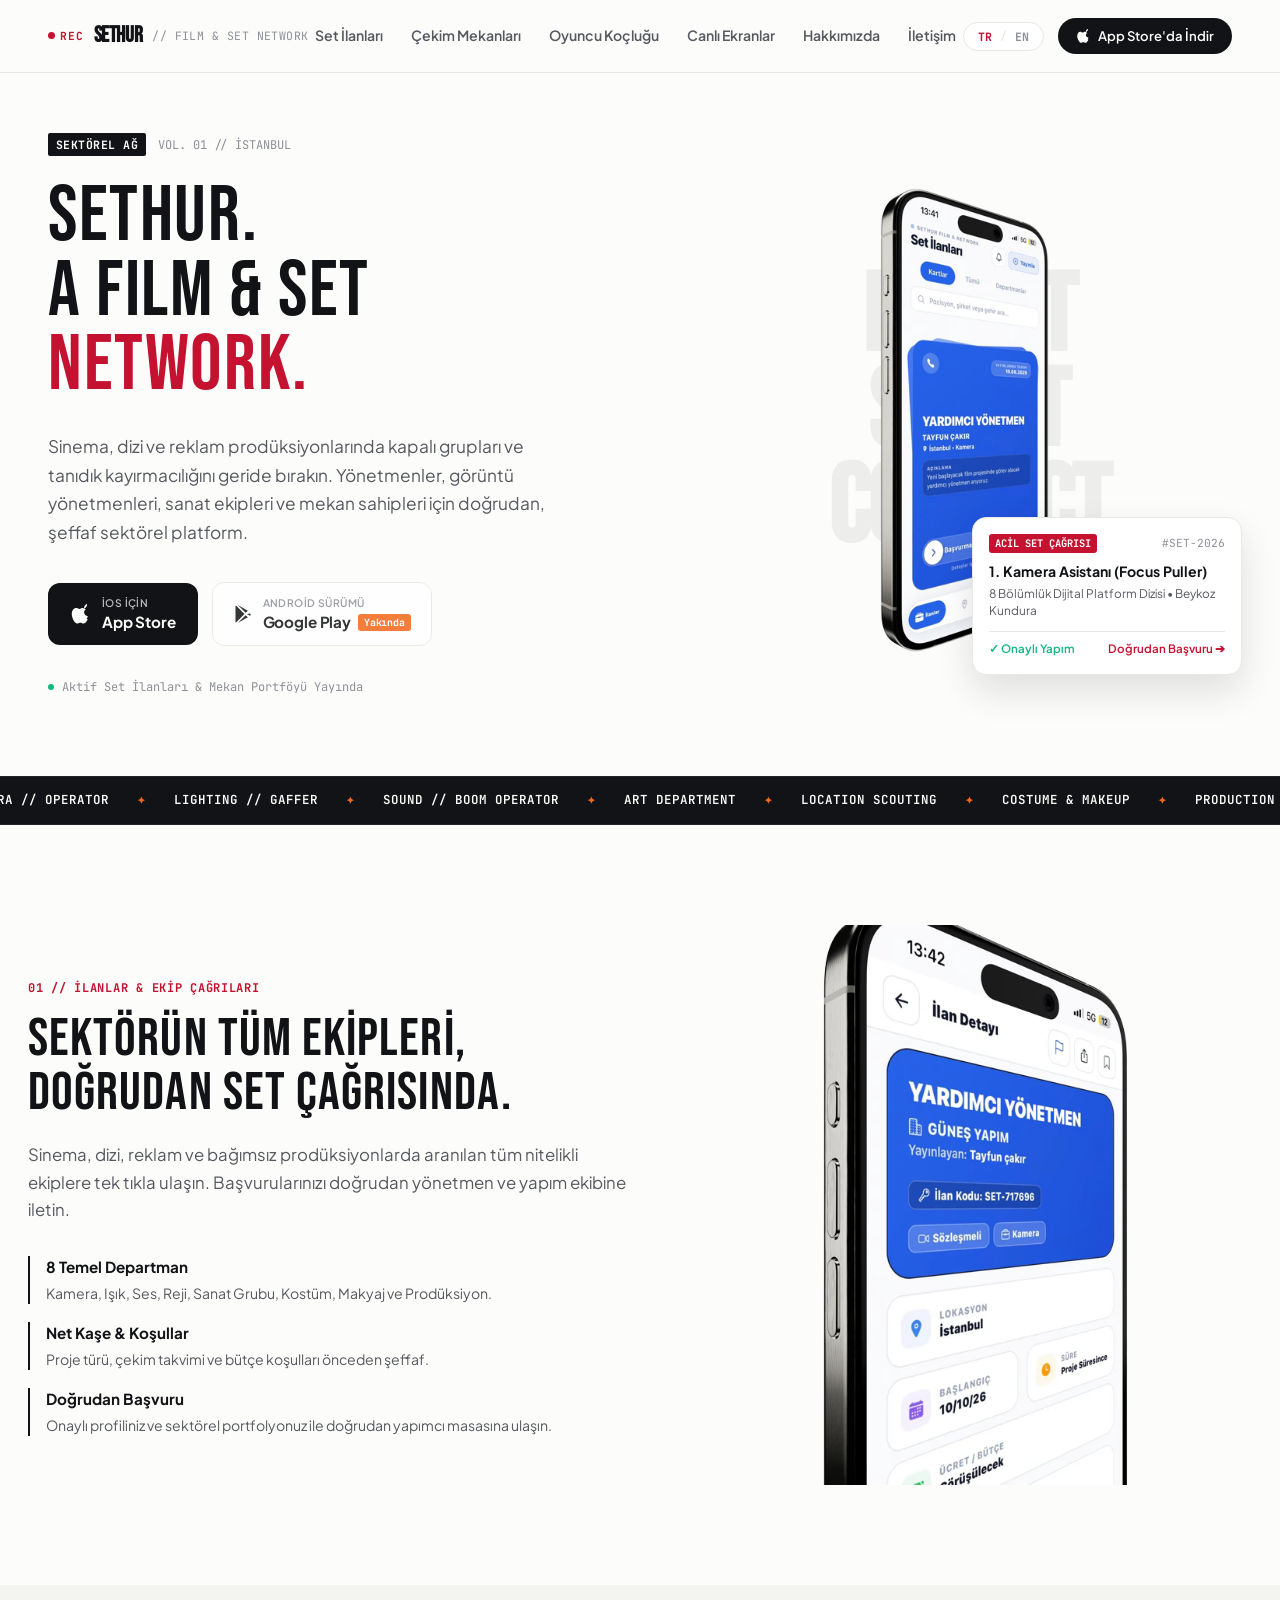
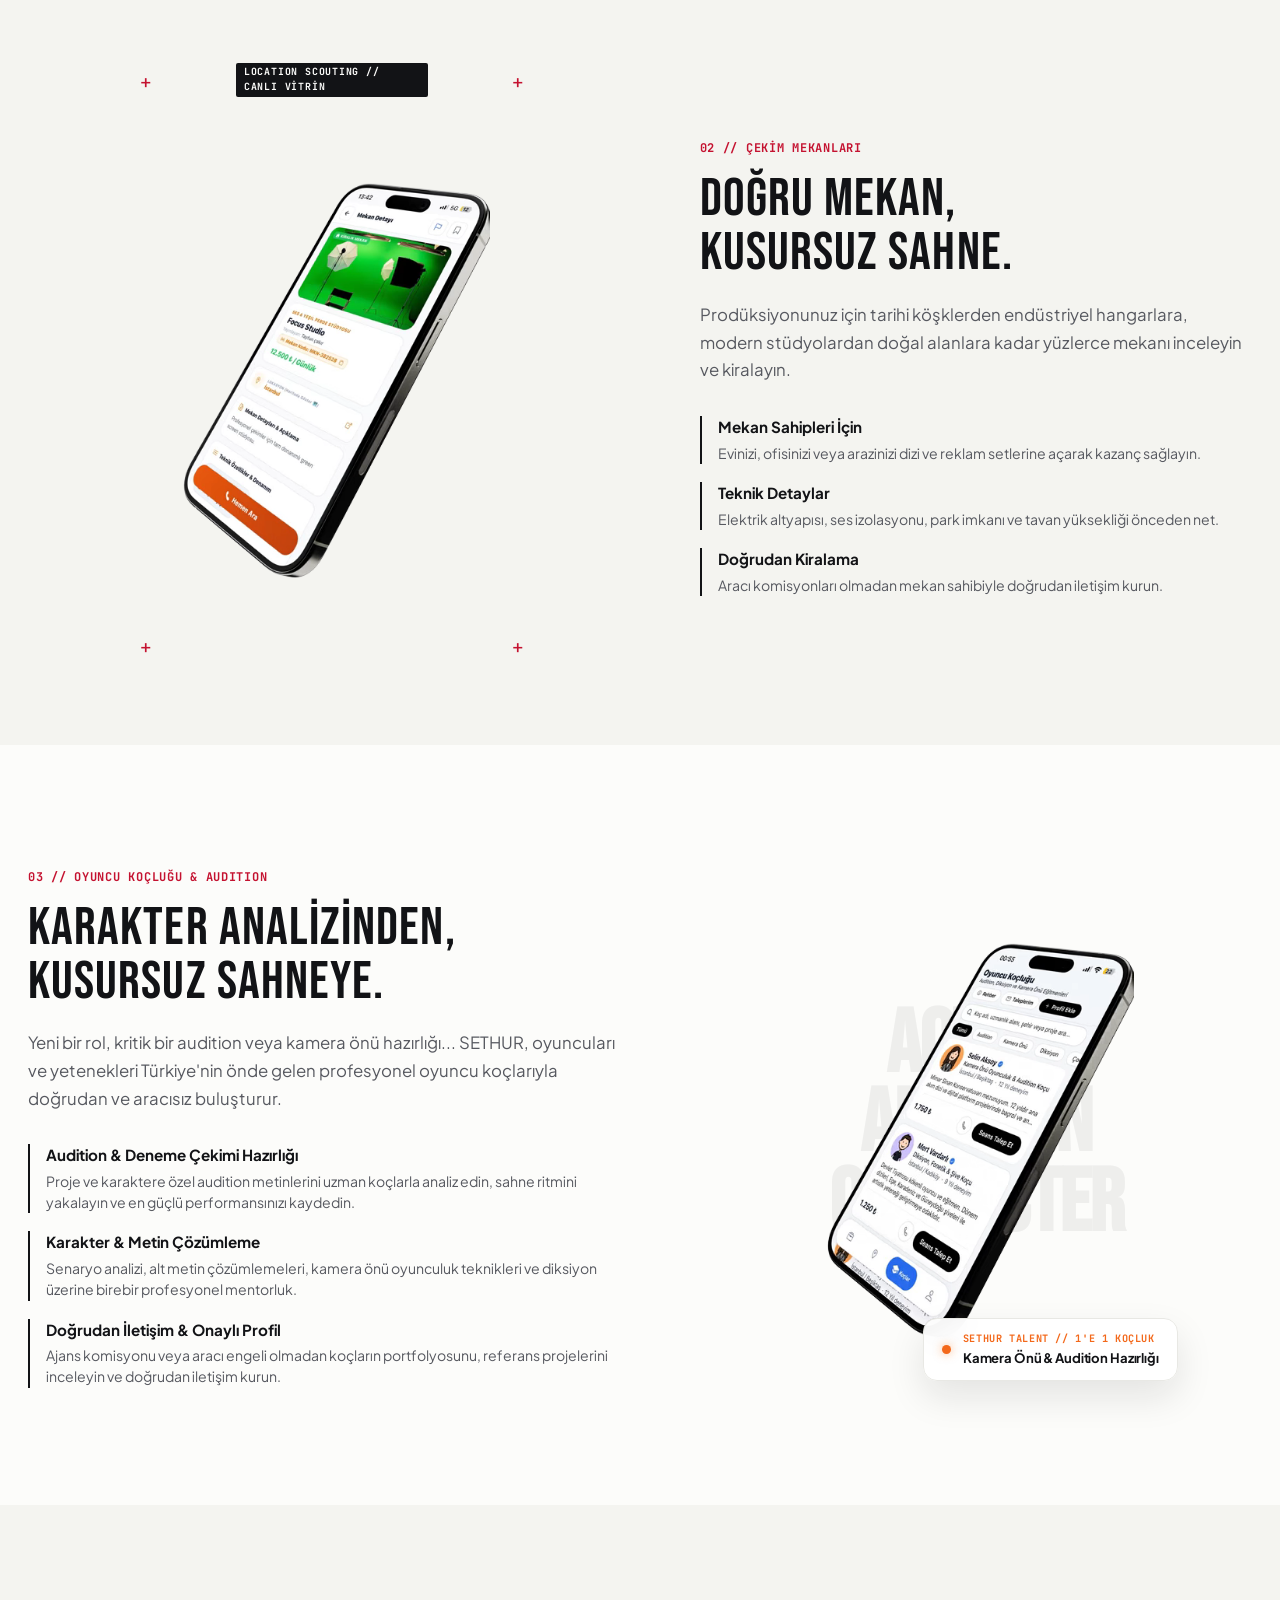
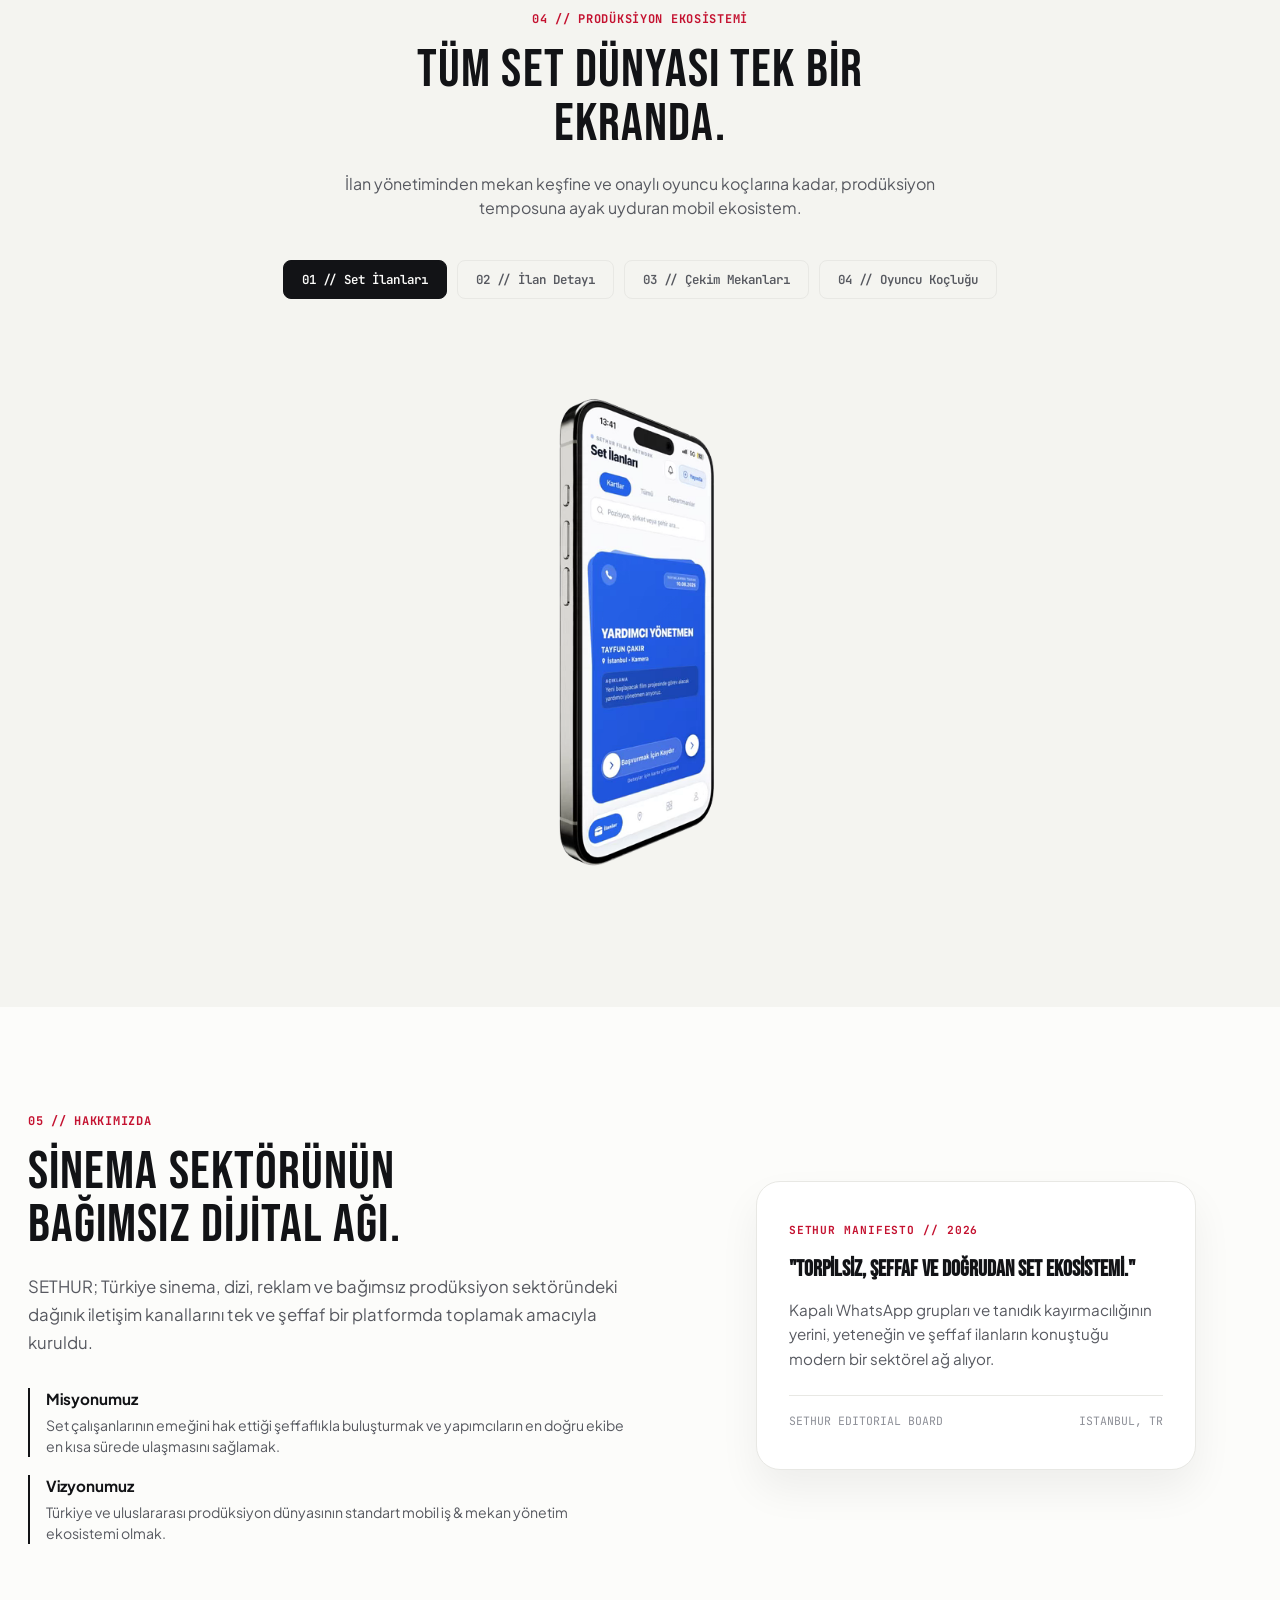
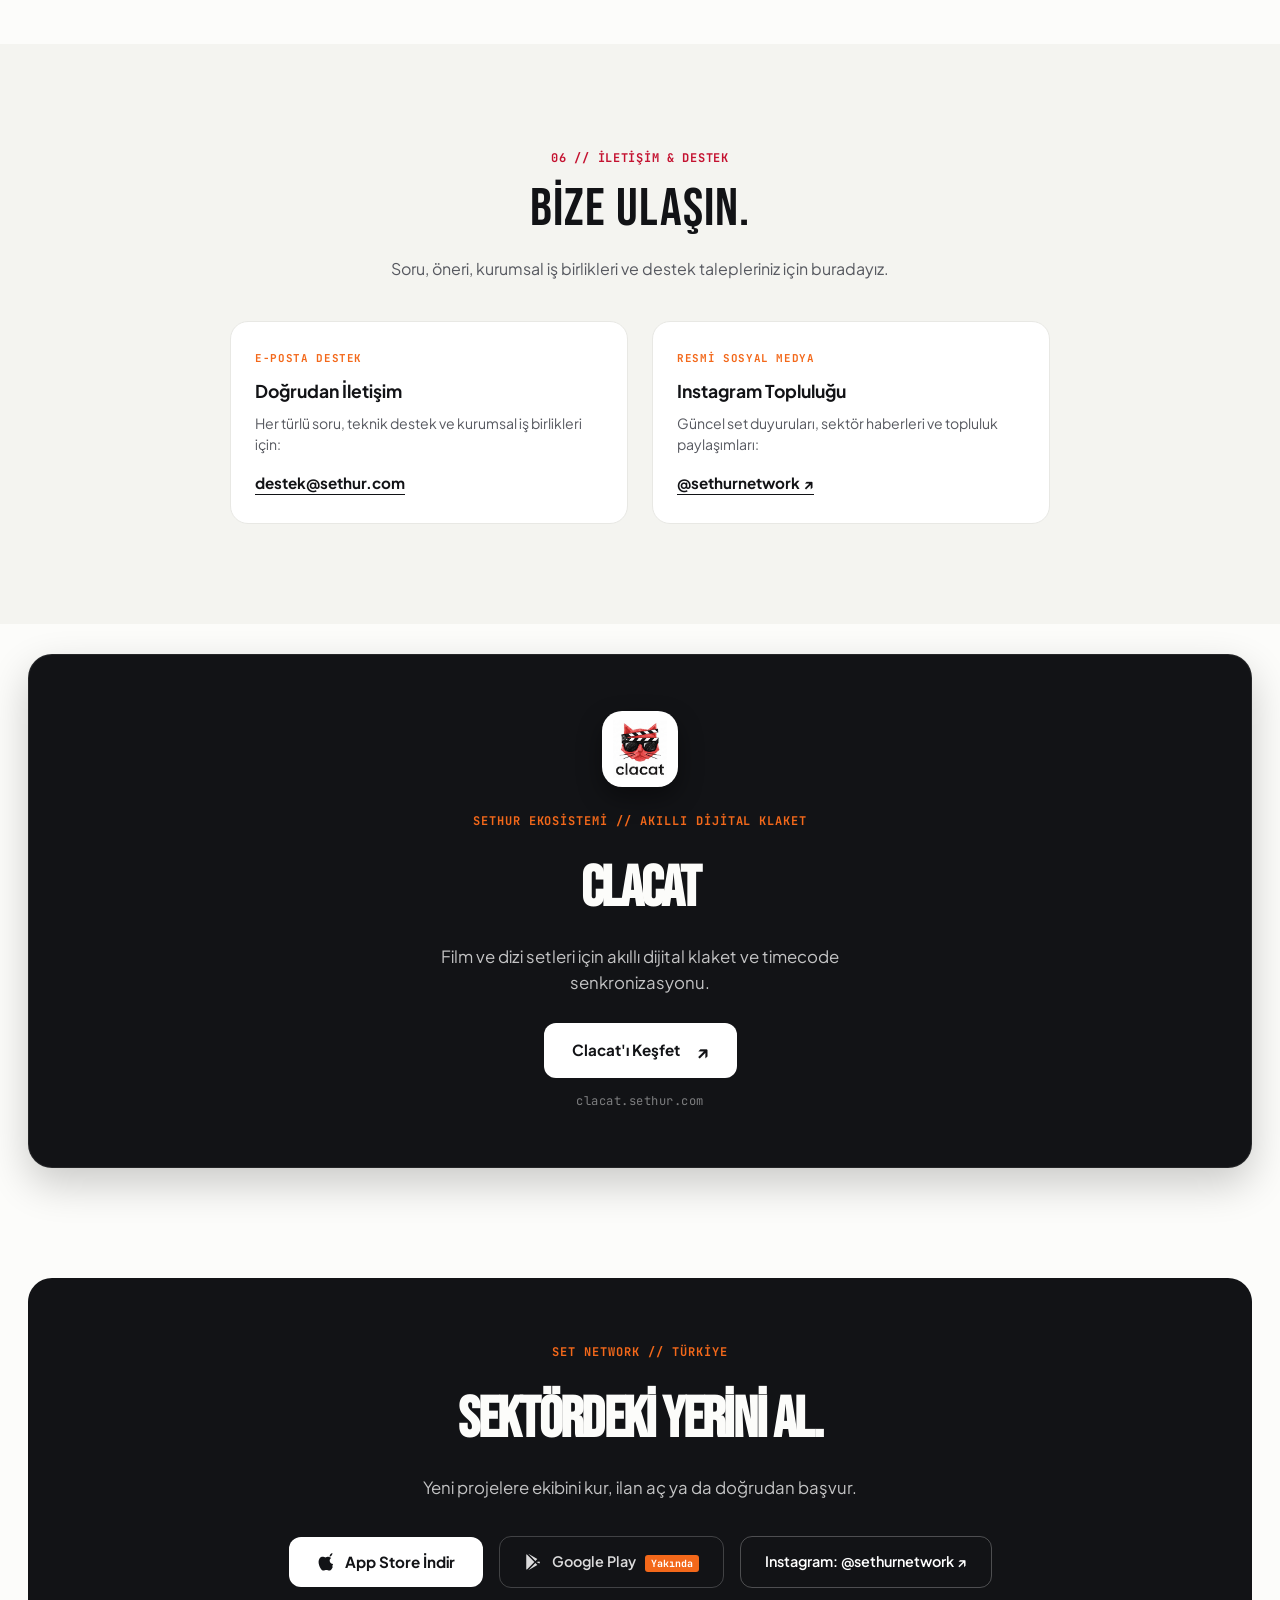
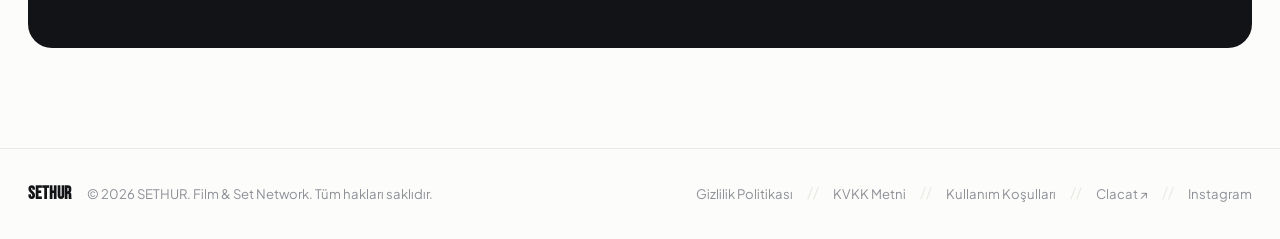
==== commit 928e01d9: "feat(web): add dedicated Acting Coaches editorial section, backdrop typography, and fix Clacat i18n " ====
--- a/index.html
+++ b/index.html
@@ -41,6 +41,7 @@
       <nav class="nav-links">
         <a href="#ilanlar" class="nav-item" data-i18n="nav_jobs">Set İlanları</a>
         <a href="#mekanlar" class="nav-item" data-i18n="nav_venues">Çekim Mekanları</a>
+        <a href="#koclar" class="nav-item" data-i18n="nav_coaches">Oyuncu Koçluğu</a>
         <a href="#ekranlar" class="nav-item" data-i18n="nav_screens">Canlı Ekranlar</a>
         <a href="#hakkimizda" class="nav-item" data-i18n="nav_about">Hakkımızda</a>
         <a href="#iletisim" class="nav-item" data-i18n="nav_contact">İletişim</a>
@@ -280,14 +281,77 @@
     </div>
   </section>
 
-  <!-- SECTION 3: CANLI EKRANLAR (INTERACTIVE STREAM GALLERY) -->
-  <section class="editorial-section" id="ekranlar">
+  <!-- SECTION 3: OYUNCU KOÇLUĞU (TRANSPARENT STREAM WITH BACKDROP TYPOGRAPHY & AUDITION BADGE) -->
+  <section class="editorial-section" id="koclar">
+    <div class="section-wrapper">
+      
+      <div class="editorial-split">
+        
+        <!-- TEXT SIDE -->
+        <div class="split-info">
+          <span class="chapter-number" data-i18n="sec3_num">03 // OYUNCU KOÇLUĞU &amp; AUDITION</span>
+          <h2 class="editorial-title">
+            <span data-i18n="sec3_title_1">Karakter Analizinden,</span><br />
+            <span class="underline-accent" data-i18n="sec3_title_2">Kusursuz Sahneye.</span>
+          </h2>
+          <p class="editorial-p" data-i18n="sec3_desc">
+            Yeni bir rol, kritik bir audition veya kamera önü hazırlığı... SETHUR, oyuncuları ve yetenekleri Türkiye'nin önde gelen profesyonel oyuncu koçlarıyla doğrudan ve aracısız buluşturur.
+          </p>
+
+          <div class="specs-list">
+            <div class="spec-row">
+              <span class="spec-title" data-i18n="sec3_spec1_title">Audition &amp; Deneme Çekimi Hazırlığı</span>
+              <span class="spec-desc" data-i18n="sec3_spec1_desc">Proje ve karaktere özel audition metinlerini uzman koçlarla analiz edin, sahne ritmini yakalayın ve en güçlü performansınızı kaydedin.</span>
+            </div>
+            <div class="spec-row">
+              <span class="spec-title" data-i18n="sec3_spec2_title">Karakter &amp; Metin Çözümleme</span>
+              <span class="spec-desc" data-i18n="sec3_spec2_desc">Senaryo analizi, alt metin çözümlemeleri, kamera önü oyunculuk teknikleri ve diksiyon üzerine birebir profesyonel mentorluk.</span>
+            </div>
+            <div class="spec-row">
+              <span class="spec-title" data-i18n="sec3_spec3_title">Doğrudan İletişim &amp; Onaylı Profil</span>
+              <span class="spec-desc" data-i18n="sec3_spec3_desc">Ajans komisyonu veya aracı engeli olmadan koçların portfolyosunu, referans projelerini inceleyin ve doğrudan iletişim kurun.</span>
+            </div>
+          </div>
+        </div>
+
+        <!-- VISUAL SIDE: TRANSPARENT VIDEO WITH BACKDROP TYPOGRAPHY & FLOATING SLATE BADGE -->
+        <div class="split-display">
+          <div class="coach-stage-wrapper">
+            <div class="backdrop-typography coach-backdrop" aria-hidden="true">
+              <span>ACTING</span>
+              <span>AUDITION</span>
+              <span>CHARACTER</span>
+            </div>
+            <div class="transparent-stream-box section-stream coach-stream-box">
+              <video autoplay loop muted playsinline class="transparent-video" poster="assets/04.png">
+                <source src="assets/flow_category.webm" type="video/webm" />
+                <source src="assets/flow_category.mp4" type="video/mp4" />
+                <img src="assets/flow_category.gif" alt="Oyuncu Koçluğu Akışı" class="fallback-gif" />
+              </video>
+            </div>
+            <div class="coach-floating-badge">
+              <div class="coach-badge-dot"></div>
+              <div class="coach-badge-content">
+                <span class="coach-badge-tag" data-i18n="sec3_badge_tag">SETHUR TALENT // 1'E 1 KOÇLUK</span>
+                <span class="coach-badge-title" data-i18n="sec3_badge_title">Kamera Önü &amp; Audition Hazırlığı</span>
+              </div>
+            </div>
+          </div>
+        </div>
+
+      </div>
+
+    </div>
+  </section>
+
+  <!-- SECTION 4: CANLI EKRANLAR (INTERACTIVE STREAM GALLERY) -->
+  <section class="editorial-section bg-canvas-subtle" id="ekranlar">
     <div class="section-wrapper">
       
       <div class="section-head-center">
-        <span class="chapter-number" data-i18n="sec3_num">03 // PRODÜKSİYON EKOSİSTEMİ</span>
-        <h2 class="editorial-title" data-i18n="sec3_title">Tüm Set Dünyası Tek Bir Ekranda.</h2>
-        <p class="editorial-sub" data-i18n="sec3_sub">İlan yönetiminden mekan keşfine ve onaylı oyuncu koçlarına kadar, prodüksiyon temposuna ayak uyduran mobil ekosistem.</p>
+        <span class="chapter-number" data-i18n="sec4_num">04 // PRODÜKSİYON EKOSİSTEMİ</span>
+        <h2 class="editorial-title" data-i18n="sec4_title">Tüm Set Dünyası Tek Bir Ekranda.</h2>
+        <p class="editorial-sub" data-i18n="sec4_sub">İlan yönetiminden mekan keşfine ve onaylı oyuncu koçlarına kadar, prodüksiyon temposuna ayak uyduran mobil ekosistem.</p>
       </div>
 
       <!-- INTERACTIVE TABS -->
@@ -312,27 +376,27 @@
     </div>
   </section>
 
-  <!-- SECTION 4: HAKKIMIZDA & MANİFESTO -->
-  <section class="editorial-section bg-canvas-subtle" id="hakkimizda">
+  <!-- SECTION 5: HAKKIMIZDA & MANİFESTO -->
+  <section class="editorial-section" id="hakkimizda">
     <div class="section-wrapper">
       <div class="editorial-split">
         <div class="split-info">
-          <span class="chapter-number" data-i18n="sec4_num">04 // HAKKIMIZDA</span>
+          <span class="chapter-number" data-i18n="sec5_num">05 // HAKKIMIZDA</span>
           <h2 class="editorial-title">
-            <span data-i18n="sec4_title_1">Sinema Sektörünün</span><br />
-            <span class="underline-accent" data-i18n="sec4_title_2">Bağımsız Dijital Ağı.</span>
+            <span data-i18n="sec5_title_1">Sinema Sektörünün</span><br />
+            <span class="underline-accent" data-i18n="sec5_title_2">Bağımsız Dijital Ağı.</span>
           </h2>
-          <p class="editorial-p" data-i18n="sec4_desc">
+          <p class="editorial-p" data-i18n="sec5_desc">
             SETHUR; Türkiye sinema, dizi, reklam ve bağımsız prodüksiyon sektöründeki dağınık iletişim kanallarını tek ve şeffaf bir platformda toplamak amacıyla kuruldu.
           </p>
           <div class="specs-list">
             <div class="spec-row">
-              <span class="spec-title" data-i18n="sec4_spec1_title">Misyonumuz</span>
-              <span class="spec-desc" data-i18n="sec4_spec1_desc">Set çalışanlarının emeğini hak ettiği şeffaflıkla buluşturmak ve yapımcıların en doğru ekibe en kısa sürede ulaşmasını sağlamak.</span>
-            </div>
-            <div class="spec-row">
-              <span class="spec-title" data-i18n="sec4_spec2_title">Vizyonumuz</span>
-              <span class="spec-desc" data-i18n="sec4_spec2_desc">Türkiye ve uluslararası prodüksiyon dünyasının standart mobil iş &amp; mekan yönetim ekosistemi olmak.</span>
+              <span class="spec-title" data-i18n="sec5_spec1_title">Misyonumuz</span>
+              <span class="spec-desc" data-i18n="sec5_spec1_desc">Set çalışanlarının emeğini hak ettiği şeffaflıkla buluşturmak ve yapımcıların en doğru ekibe en kısa sürede ulaşmasını sağlamak.</span>
+            </div>
+            <div class="spec-row">
+              <span class="spec-title" data-i18n="sec5_spec2_title">Vizyonumuz</span>
+              <span class="spec-desc" data-i18n="sec5_spec2_desc">Türkiye ve uluslararası prodüksiyon dünyasının standart mobil iş &amp; mekan yönetim ekosistemi olmak.</span>
             </div>
           </div>
         </div>
@@ -352,13 +416,13 @@
     </div>
   </section>
 
-  <!-- SECTION 5: İLETİŞİM & DESTEK -->
-  <section class="editorial-section" id="iletisim">
+  <!-- SECTION 6: İLETİŞİM & DESTEK -->
+  <section class="editorial-section bg-canvas-subtle" id="iletisim">
     <div class="section-wrapper">
       <div class="section-head-center">
-        <span class="chapter-number" data-i18n="sec5_num">05 // İLETİŞİM &amp; DESTEK</span>
-        <h2 class="editorial-title" data-i18n="sec5_title">Bize Ulaşın.</h2>
-        <p class="editorial-sub" data-i18n="sec5_sub">Soru, öneri, kurumsal iş birlikleri ve destek talepleriniz için buradayız.</p>
+        <span class="chapter-number" data-i18n="sec6_num">06 // İLETİŞİM &amp; DESTEK</span>
+        <h2 class="editorial-title" data-i18n="sec6_title">Bize Ulaşın.</h2>
+        <p class="editorial-sub" data-i18n="sec6_sub">Soru, öneri, kurumsal iş birlikleri ve destek talepleriniz için buradayız.</p>
       </div>
 
       <div class="contact-grid">
@@ -387,16 +451,16 @@
           <img src="assets/clacat_logo.png" alt="Clacat Logo" class="clacat-logo-img" />
         </div>
         <div class="credits-header">
-          <span class="credits-tag" style="color: var(--accent-orange);">SETHUR EKOSİSTEMİ // AKILLI DİJİTAL KLAKET</span>
-          <h2 class="credits-title">Clacat</h2>
-          <p class="credits-sub" style="max-width: 480px; margin-bottom: 28px;">
+          <span class="credits-tag" style="color: var(--accent-orange);" data-i18n="clacat_tag">SETHUR EKOSİSTEMİ // AKILLI DİJİTAL KLAKET</span>
+          <h2 class="credits-title" data-i18n="clacat_title">Clacat</h2>
+          <p class="credits-sub" style="max-width: 480px; margin-bottom: 28px;" data-i18n="clacat_desc">
             Film ve dizi setleri için akıllı dijital klaket ve timecode senkronizasyonu.
           </p>
         </div>
 
         <div class="credits-actions">
           <a href="https://clacat.sethur.com" target="_blank" rel="noopener" class="btn-credits-download">
-            <span>Clacat'ı Keşfet</span>
+            <span data-i18n="clacat_btn">Clacat'ı Keşfet</span>
             <span style="font-size: 1.15rem; margin-left: 6px;">↗</span>
           </a>
         </div>
--- a/style.css
+++ b/style.css
@@ -691,6 +691,97 @@
 }
 
 /* ==========================================================================
+   SECTION 3: OYUNCU KOÇLUĞU & AUDITION STYLES
+   ========================================================================== */
+.coach-stage-wrapper {
+  position: relative;
+  display: flex;
+  justify-content: center;
+  align-items: center;
+  width: 100%;
+  max-width: 380px;
+  min-height: 480px;
+}
+
+.coach-backdrop {
+  position: absolute;
+  top: 50%;
+  left: 50%;
+  transform: translate(-50%, -50%);
+  display: flex;
+  flex-direction: column;
+  align-items: center;
+  justify-content: center;
+  z-index: 1;
+  pointer-events: none;
+  opacity: 0.055;
+  font-family: var(--font-display);
+  font-size: clamp(3.2rem, 7.5vw, 5.5rem);
+  font-weight: 900;
+  line-height: 0.9;
+  letter-spacing: -0.02em;
+  user-select: none;
+}
+
+.coach-stream-box {
+  position: relative;
+  z-index: 2;
+}
+
+.coach-floating-badge {
+  position: absolute;
+  bottom: 24px;
+  right: -12px;
+  z-index: 3;
+  display: flex;
+  align-items: center;
+  gap: 12px;
+  background: rgba(255, 255, 255, 0.95);
+  backdrop-filter: blur(16px);
+  -webkit-backdrop-filter: blur(16px);
+  border: 1px solid var(--border-light);
+  border-radius: 14px;
+  padding: 12px 18px;
+  box-shadow: 0 16px 36px rgba(18, 19, 22, 0.1);
+  transition: transform 0.25s ease;
+}
+
+.coach-floating-badge:hover {
+  transform: translateY(-2px);
+}
+
+.coach-badge-dot {
+  width: 9px;
+  height: 9px;
+  background: var(--accent-orange);
+  border-radius: 50%;
+  box-shadow: 0 0 10px rgba(249, 115, 22, 0.5);
+  animation: recBlink 1.8s infinite ease-in-out;
+  flex-shrink: 0;
+}
+
+.coach-badge-content {
+  display: flex;
+  flex-direction: column;
+}
+
+.coach-badge-tag {
+  font-family: var(--font-mono);
+  font-size: 0.64rem;
+  font-weight: 700;
+  color: var(--accent-orange);
+  letter-spacing: 0.06em;
+  margin-bottom: 2px;
+}
+
+.coach-badge-title {
+  font-size: 0.82rem;
+  font-weight: 700;
+  color: var(--text-primary);
+  letter-spacing: -0.01em;
+}
+
+/* ==========================================================================
    INTERACTIVE CANLI AKIŞ GALLERY
    ========================================================================== */
 .section-head-center {
@@ -1328,6 +1419,23 @@
     inset: 0px;
   }
 
+  /* COACH STAGE */
+  .coach-stage-wrapper {
+    min-height: 400px;
+    max-width: 270px;
+    margin: 0 auto;
+  }
+
+  .coach-floating-badge {
+    position: relative;
+    bottom: auto;
+    right: auto;
+    margin-top: 14px;
+    width: 100%;
+    max-width: 270px;
+    justify-content: center;
+  }
+
   /* MANIFESTO CARD */
   .about-manifesto-card {
     padding: 26px 18px;
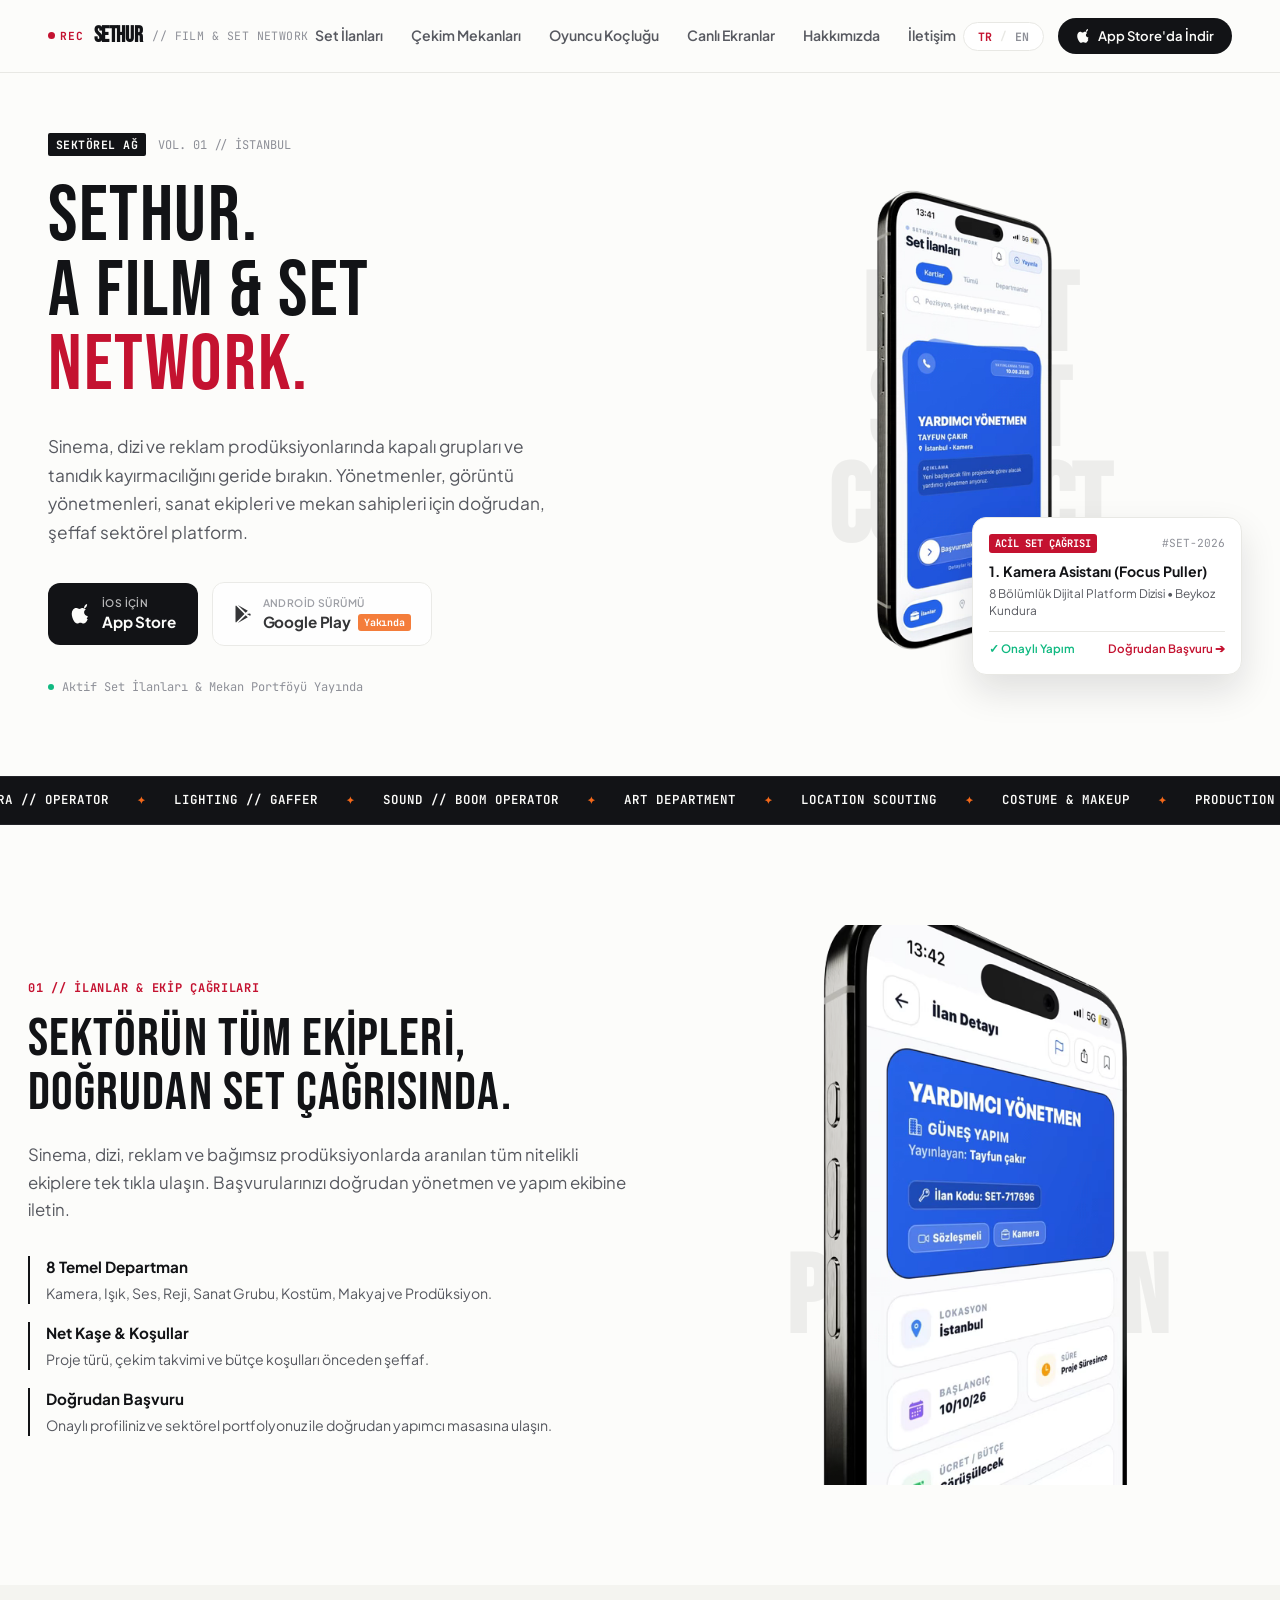
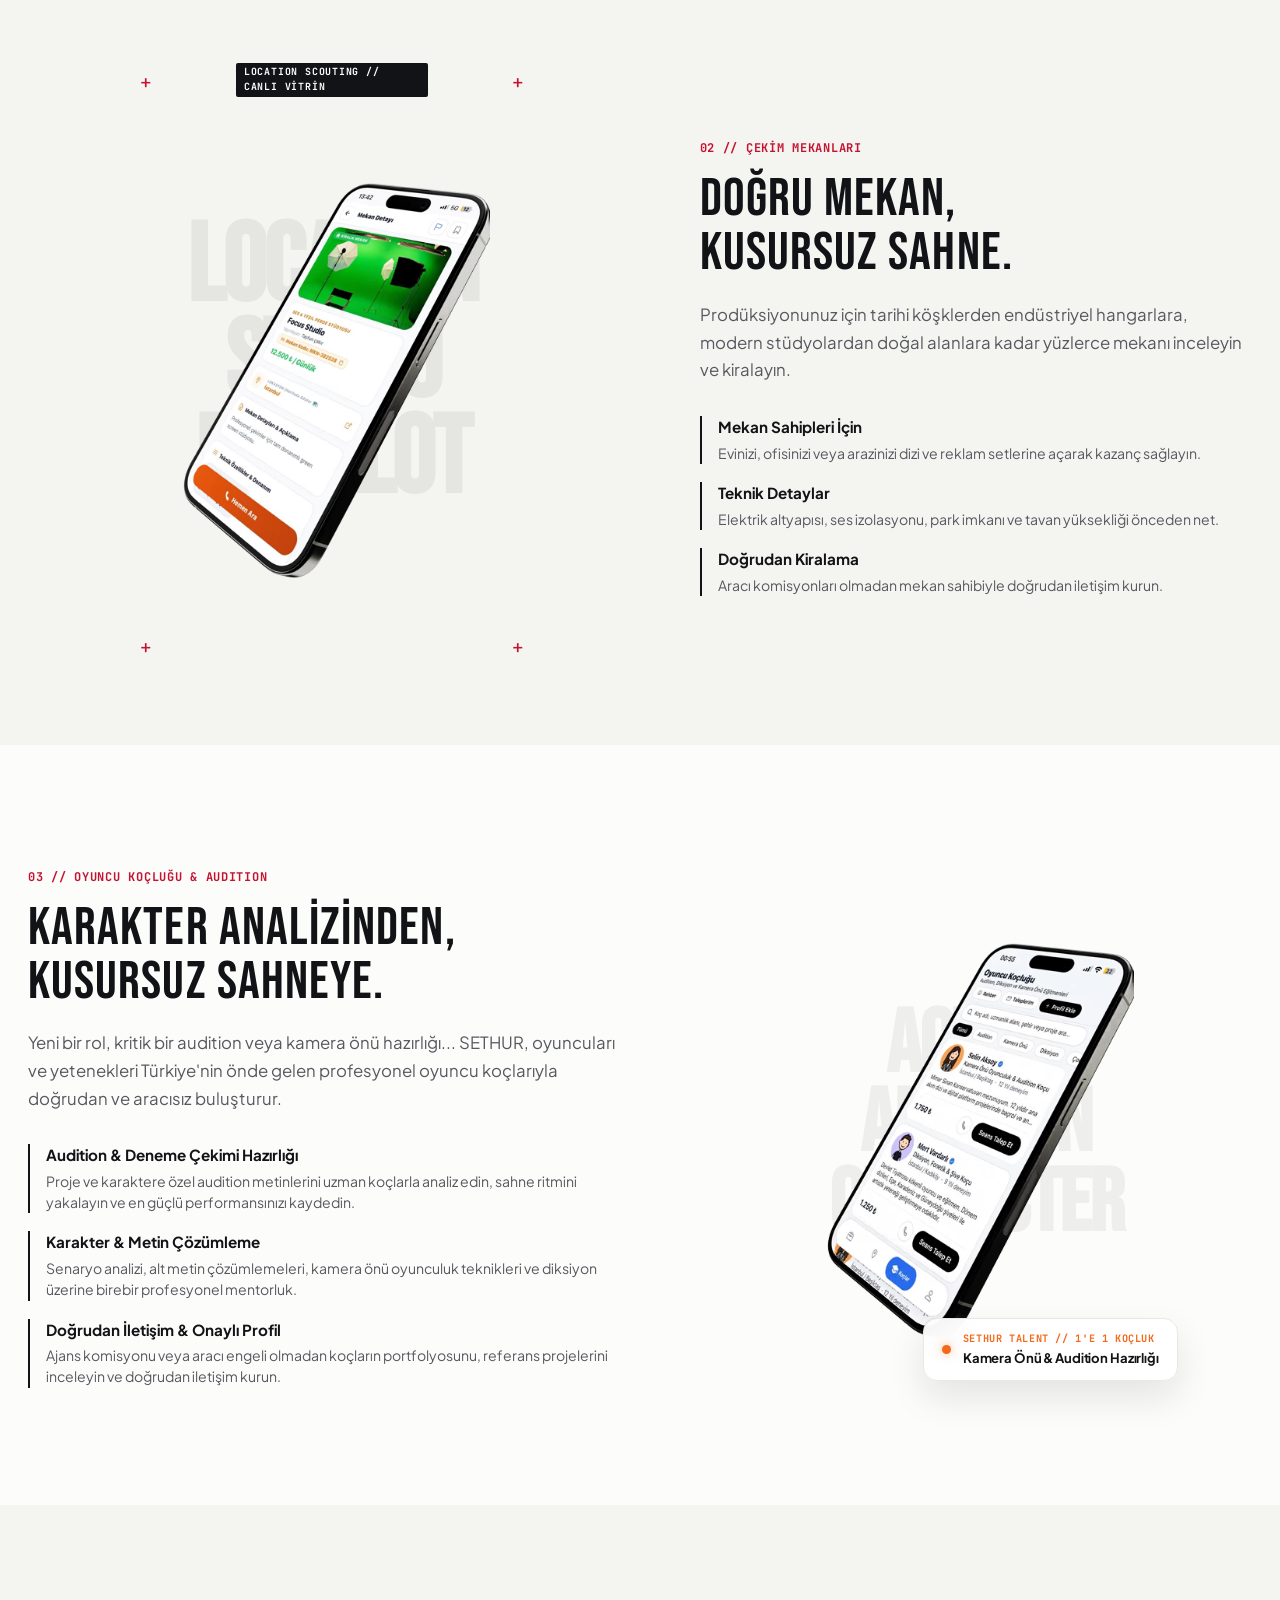
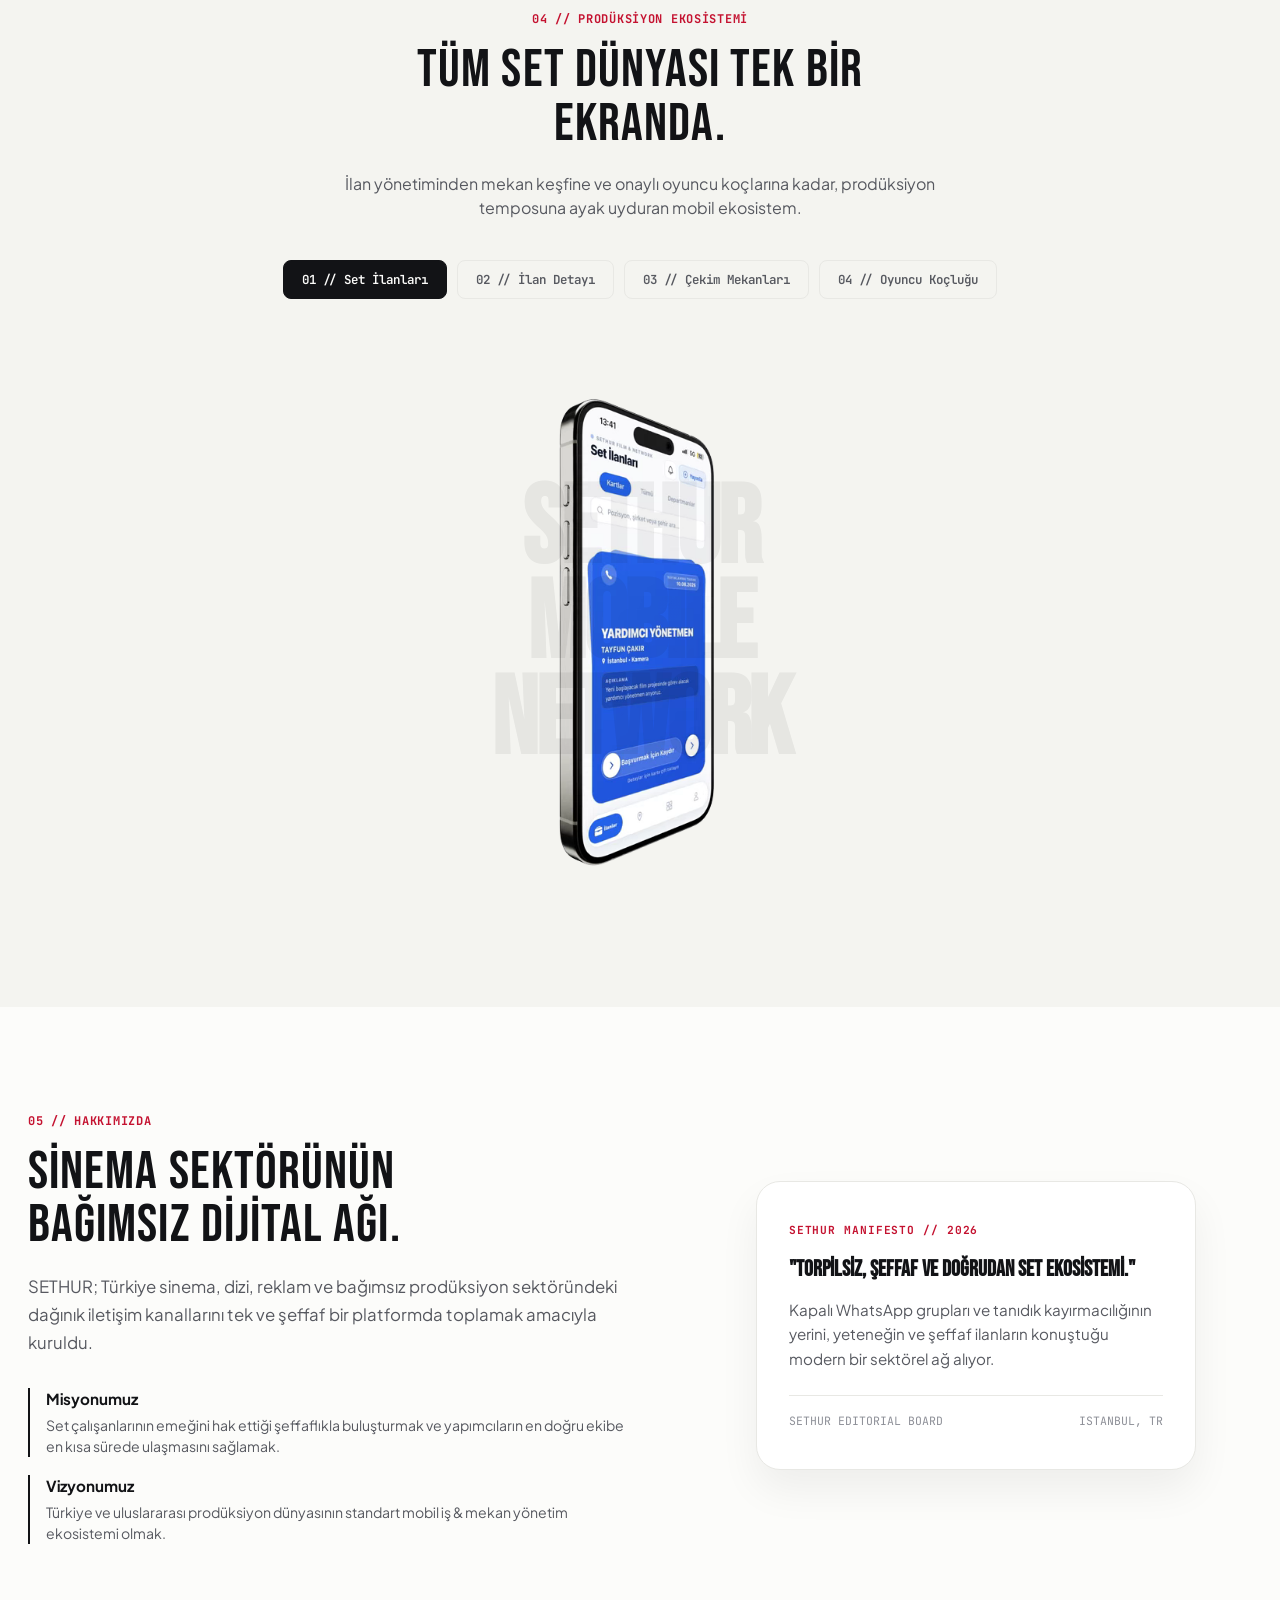
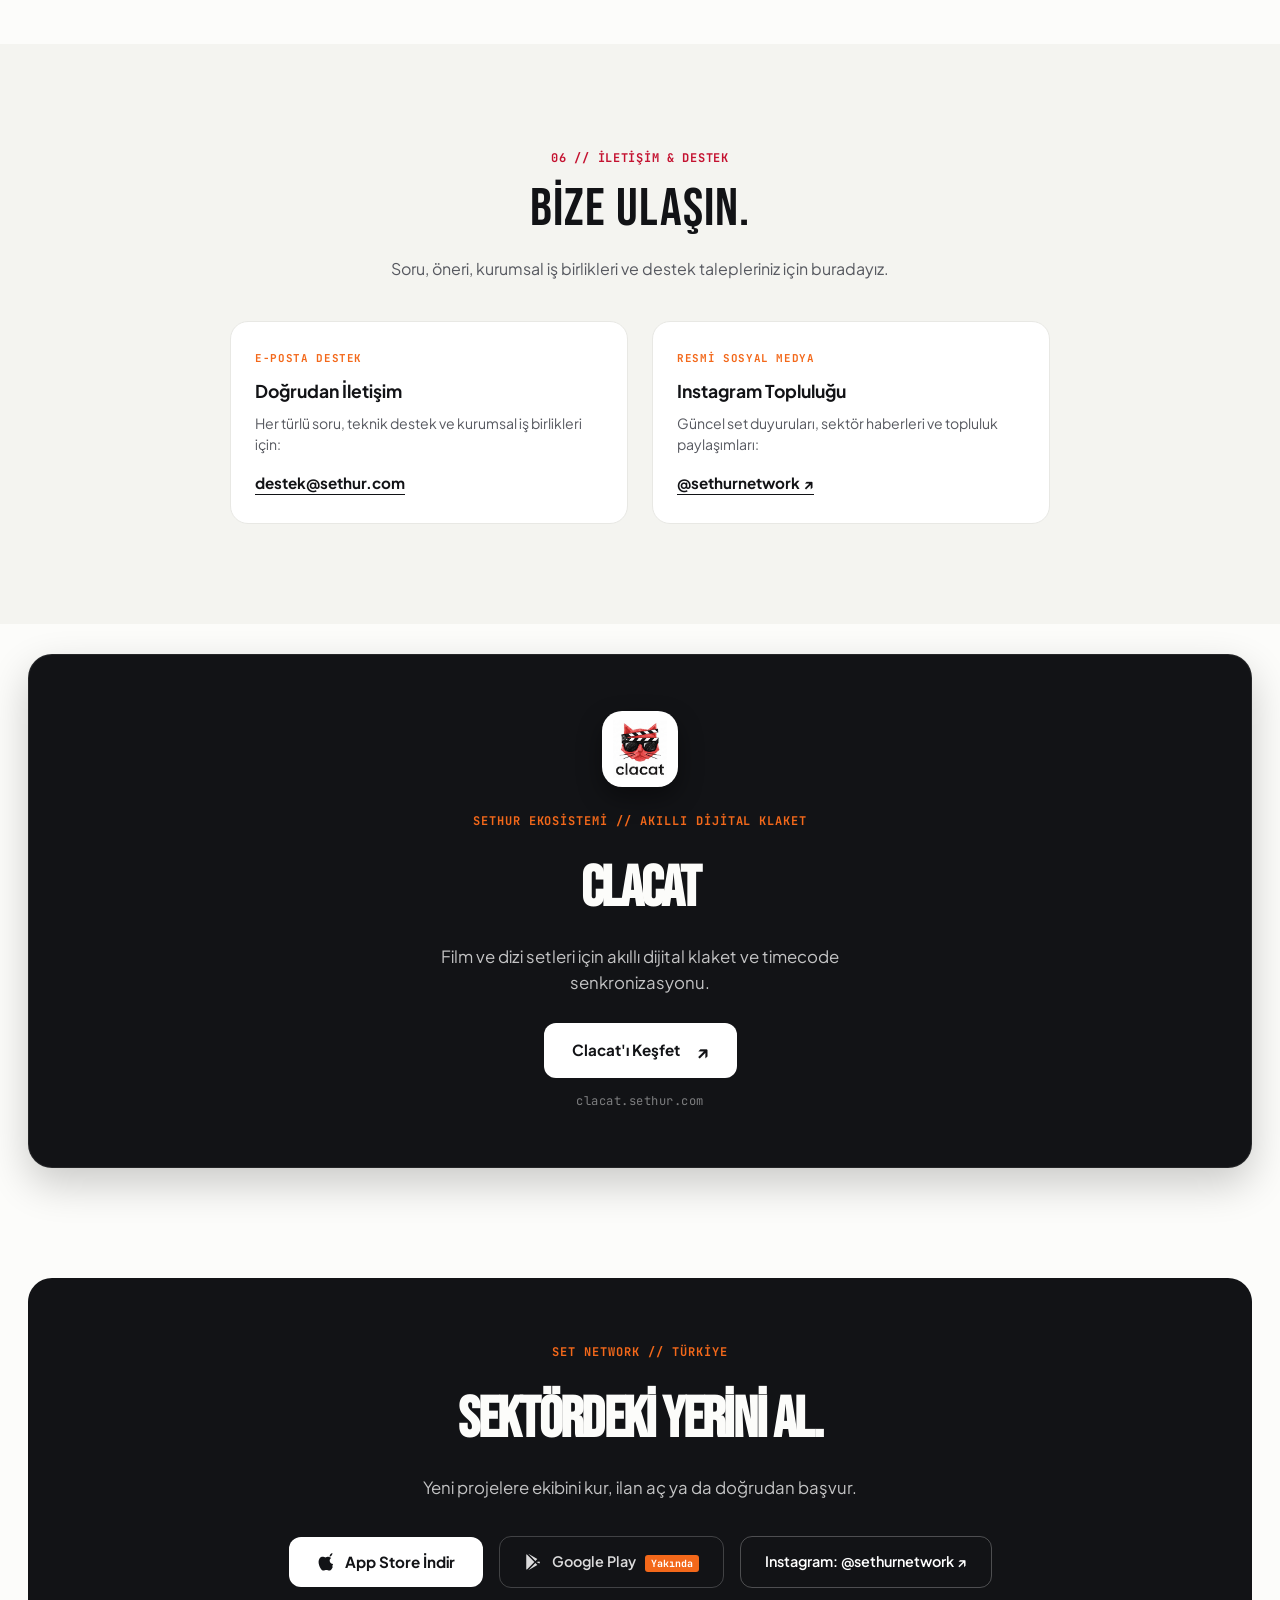
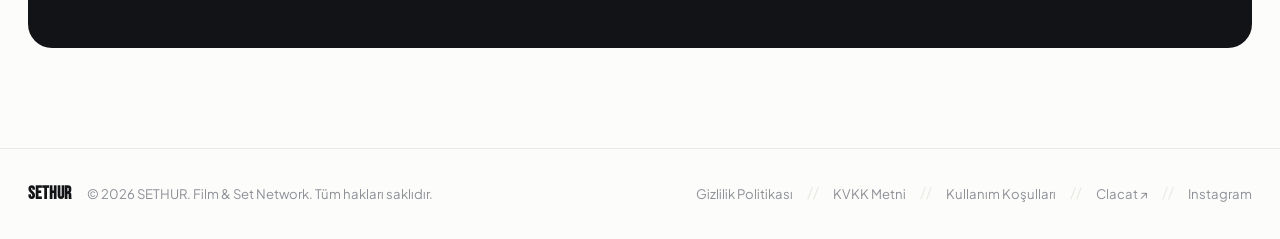
==== commit 98276c50: "feat(web): add backdrop typography behind all section videos, and update acting coaches video with b" ====
--- a/index.html
+++ b/index.html
@@ -209,12 +209,19 @@
 
         <!-- VISUAL SIDE: TRANSPARENT ANIMATED SCREEN (NO MOCKUP / NO MASK) -->
         <div class="split-display">
-          <div class="transparent-stream-box section-stream">
-            <video autoplay loop muted playsinline class="transparent-video" poster="assets/02.png">
-              <source src="assets/flow_detail.webm" type="video/webm" />
-              <source src="assets/flow_detail.mp4" type="video/mp4" />
-              <img src="assets/flow_detail.gif" alt="İlan Detayı Akışı" class="fallback-gif" />
-            </video>
+          <div class="stream-backdrop-wrapper">
+            <div class="backdrop-typography" aria-hidden="true">
+              <span>CREW</span>
+              <span>CALL</span>
+              <span>PRODUCTION</span>
+            </div>
+            <div class="transparent-stream-box section-stream">
+              <video autoplay loop muted playsinline class="transparent-video" poster="assets/02.png">
+                <source src="assets/flow_detail.webm" type="video/webm" />
+                <source src="assets/flow_detail.mp4" type="video/mp4" />
+                <img src="assets/flow_detail.gif" alt="İlan Detayı Akışı" class="fallback-gif" />
+              </video>
+            </div>
           </div>
         </div>
 
@@ -231,20 +238,27 @@
         
         <!-- VISUAL SIDE: 2.39:1 CINEMATIC FRAME & TRANSPARENT STREAM -->
         <div class="split-display">
-          <div class="cinematic-frame-box">
-            <div class="viewport-overlay">
-              <span class="crosshair top-left">+</span>
-              <span class="crosshair top-right">+</span>
-              <span class="crosshair bottom-left">+</span>
-              <span class="crosshair bottom-right">+</span>
-              <div class="aspect-badge" data-i18n="sec2_badge">LOCATION SCOUTING // CANLI VİTRİN</div>
-            </div>
-            <div class="transparent-stream-box section-stream">
-              <video autoplay loop muted playsinline class="transparent-video" poster="assets/03.png">
-                <source src="assets/flow_venue.webm" type="video/webm" />
-                <source src="assets/flow_venue.mp4" type="video/mp4" />
-                <img src="assets/flow_venue.gif" alt="Çekim Mekanları Akışı" class="fallback-gif" />
-              </video>
+          <div class="stream-backdrop-wrapper">
+            <div class="backdrop-typography" aria-hidden="true">
+              <span>LOCATION</span>
+              <span>STUDIO</span>
+              <span>BACKLOT</span>
+            </div>
+            <div class="cinematic-frame-box">
+              <div class="viewport-overlay">
+                <span class="crosshair top-left">+</span>
+                <span class="crosshair top-right">+</span>
+                <span class="crosshair bottom-left">+</span>
+                <span class="crosshair bottom-right">+</span>
+                <div class="aspect-badge" data-i18n="sec2_badge">LOCATION SCOUTING // CANLI VİTRİN</div>
+              </div>
+              <div class="transparent-stream-box section-stream">
+                <video autoplay loop muted playsinline class="transparent-video" poster="assets/03.png">
+                  <source src="assets/flow_venue.webm" type="video/webm" />
+                  <source src="assets/flow_venue.mp4" type="video/mp4" />
+                  <img src="assets/flow_venue.gif" alt="Çekim Mekanları Akışı" class="fallback-gif" />
+                </video>
+              </div>
             </div>
           </div>
         </div>
@@ -364,12 +378,19 @@
 
       <!-- INTERACTIVE MAIN STREAM DISPLAY -->
       <div class="interactive-stage-display">
-        <div class="stage-stream-wrap">
-          <video id="galleryMainVideo" autoplay loop muted playsinline class="stage-stream-video" poster="assets/01.png">
-            <source id="videoSourceWebm" src="assets/flow_jobs.webm" type="video/webm" />
-            <source id="videoSourceMp4" src="assets/flow_jobs.mp4" type="video/mp4" />
-            <img id="gifFallback" src="assets/flow_jobs.gif" alt="SETHUR Arayüzü" class="fallback-gif" />
-          </video>
+        <div class="stream-backdrop-wrapper gallery-backdrop-wrapper">
+          <div class="backdrop-typography" aria-hidden="true">
+            <span>SETHUR</span>
+            <span>MOBILE</span>
+            <span>NETWORK</span>
+          </div>
+          <div class="stage-stream-wrap">
+            <video id="galleryMainVideo" autoplay loop muted playsinline class="stage-stream-video" poster="assets/01.png">
+              <source id="videoSourceWebm" src="assets/flow_jobs.webm" type="video/webm" />
+              <source id="videoSourceMp4" src="assets/flow_jobs.mp4" type="video/mp4" />
+              <img id="gifFallback" src="assets/flow_jobs.gif" alt="SETHUR Arayüzü" class="fallback-gif" />
+            </video>
+          </div>
         </div>
       </div>
 
--- a/style.css
+++ b/style.css
@@ -641,13 +641,34 @@
   align-items: center;
 }
 
+.stream-backdrop-wrapper {
+  position: relative;
+  display: flex;
+  justify-content: center;
+  align-items: center;
+  width: 100%;
+  max-width: 380px;
+}
+
+.gallery-backdrop-wrapper {
+  position: relative;
+  display: flex;
+  justify-content: center;
+  align-items: center;
+  width: 100%;
+  max-width: 380px;
+}
+
 .section-stream {
+  position: relative;
+  z-index: 2;
   max-width: 320px;
 }
 
 /* CINEMATIC VIEWPORT FRAME */
 .cinematic-frame-box {
   position: relative;
+  z-index: 2;
   width: 100%;
   max-width: 360px;
   display: flex;
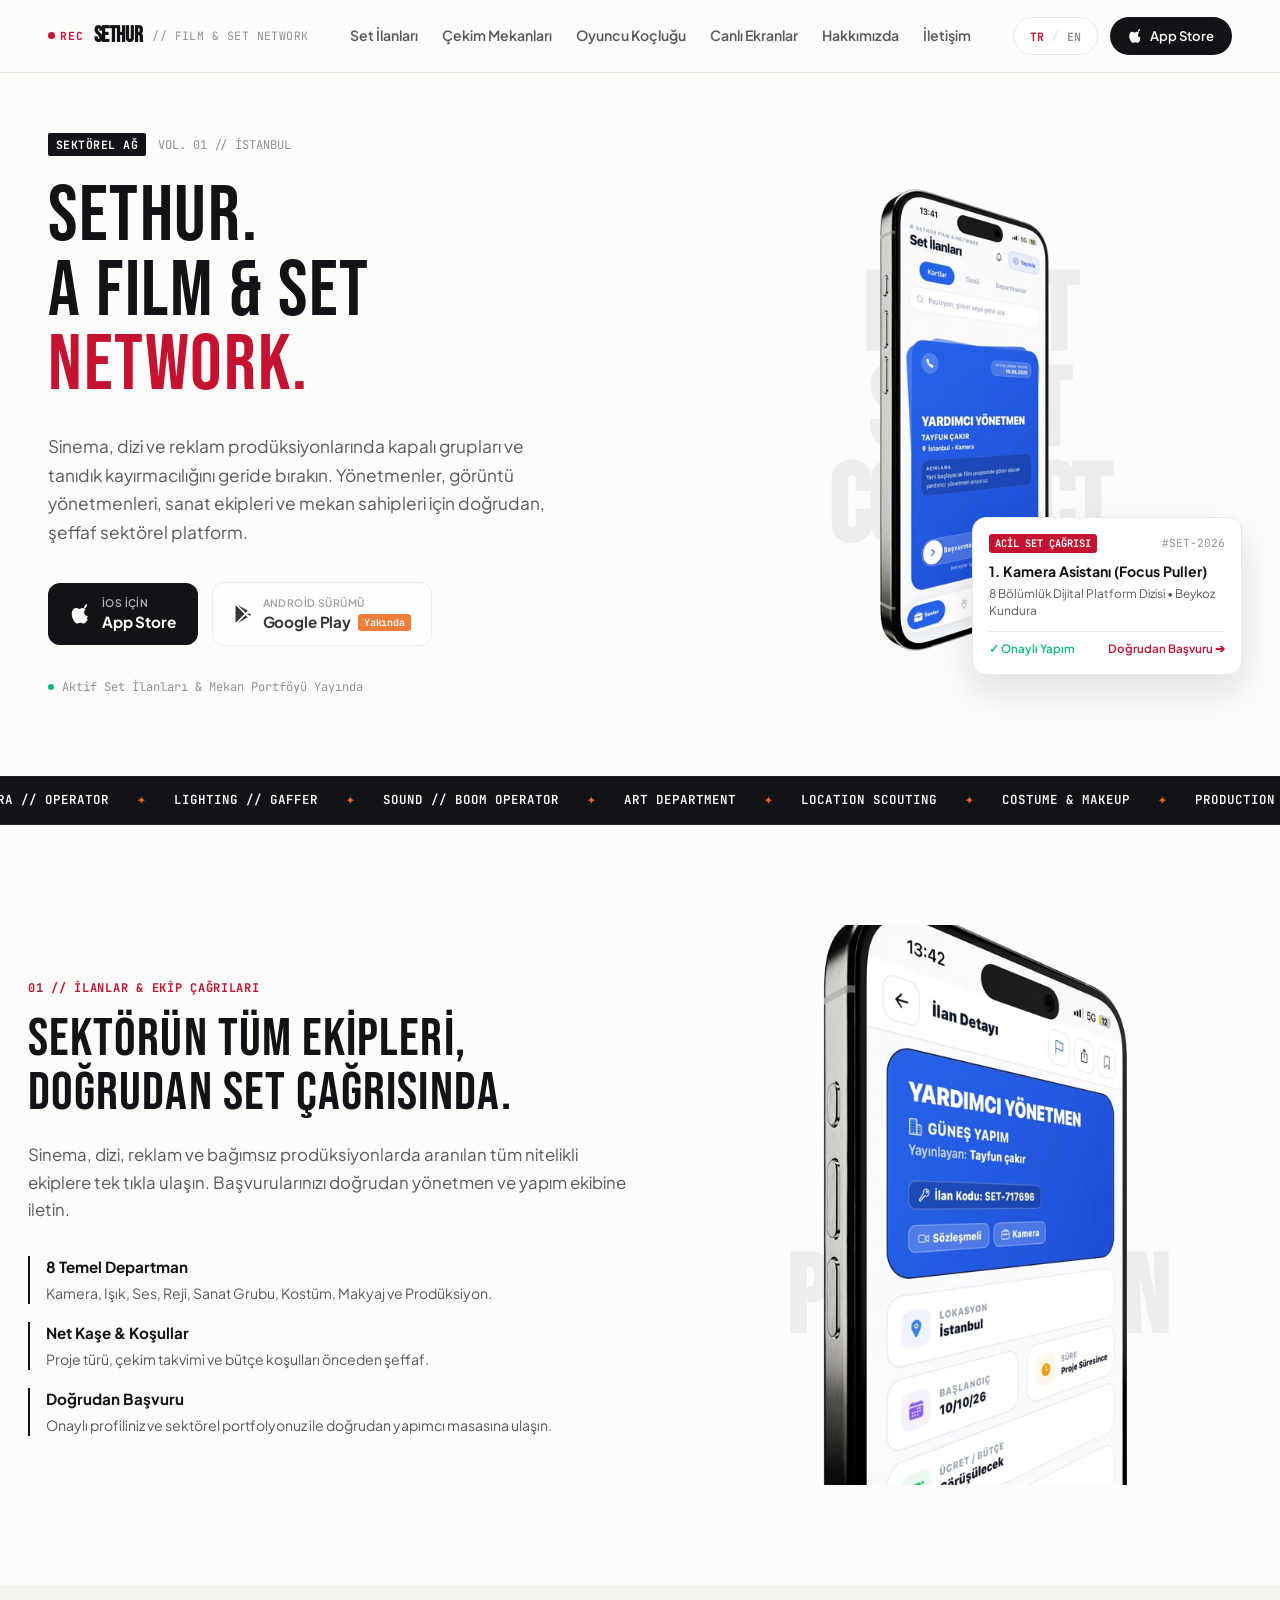
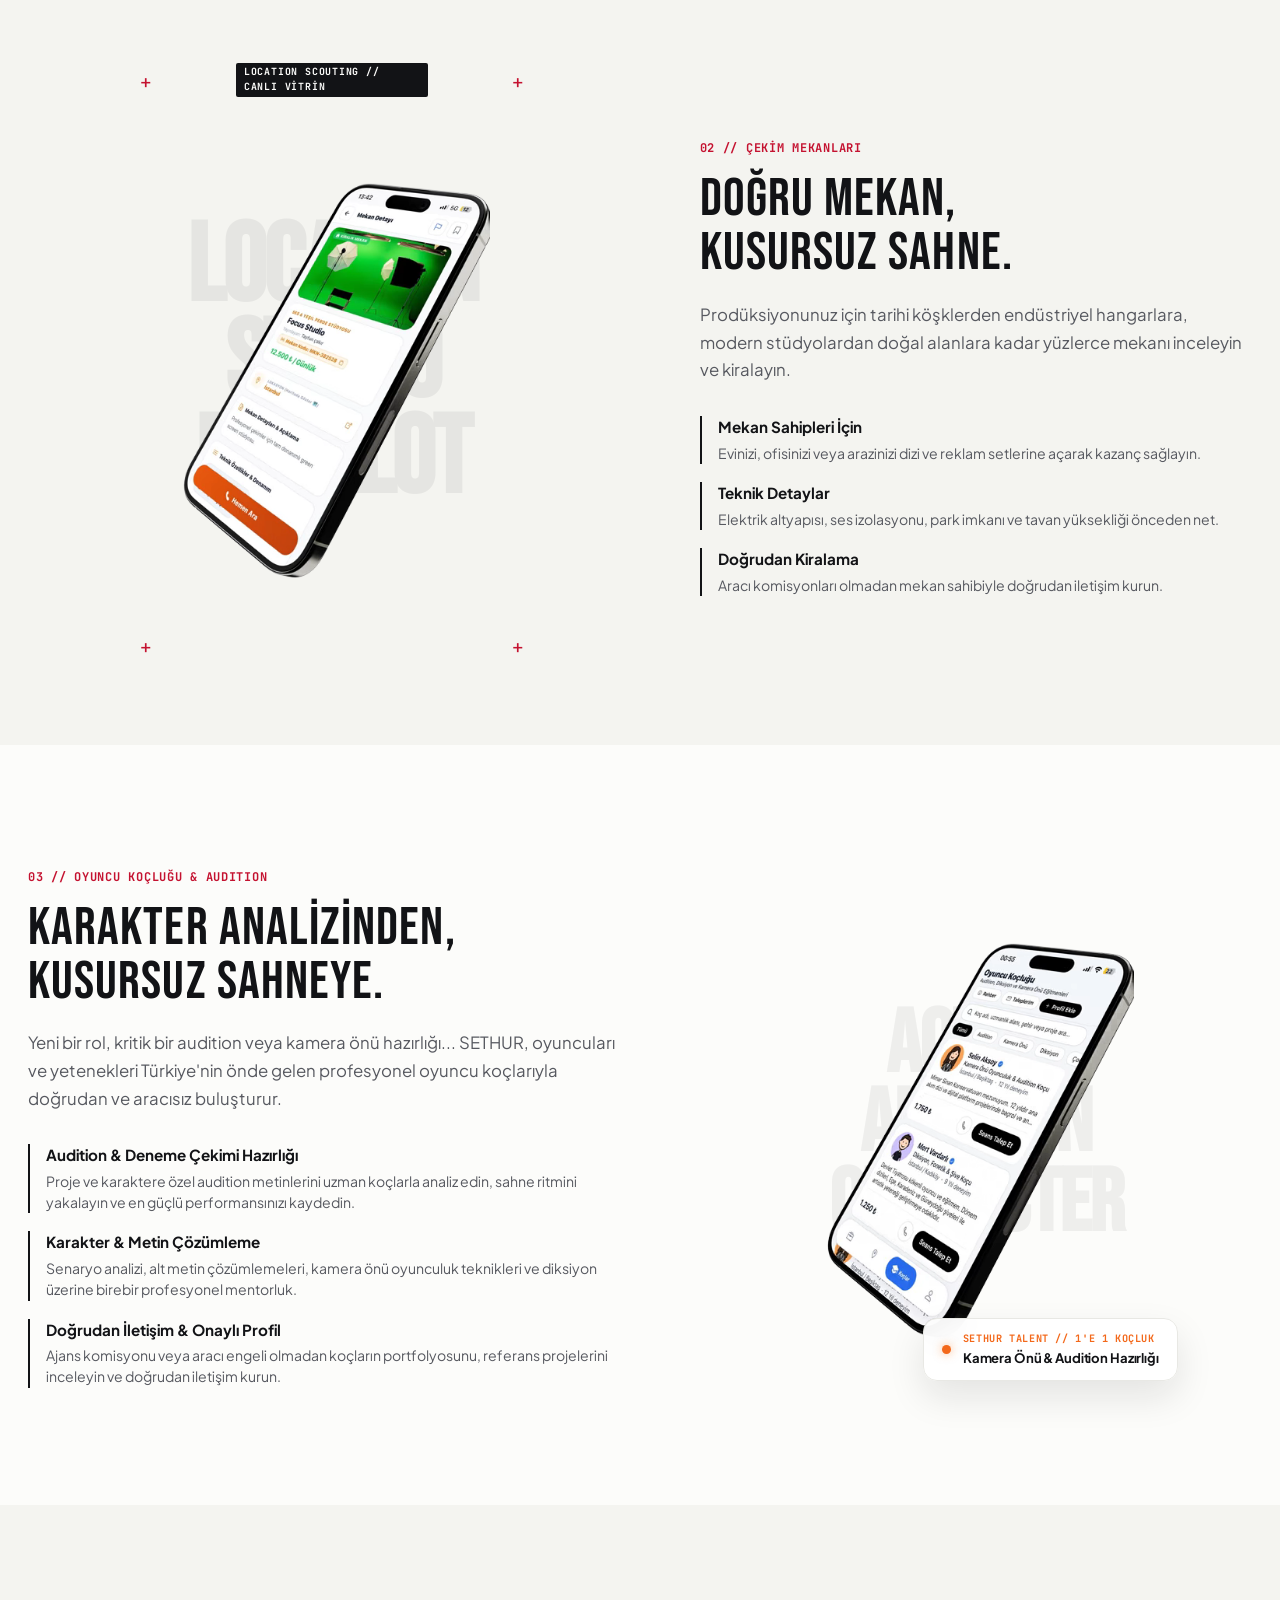
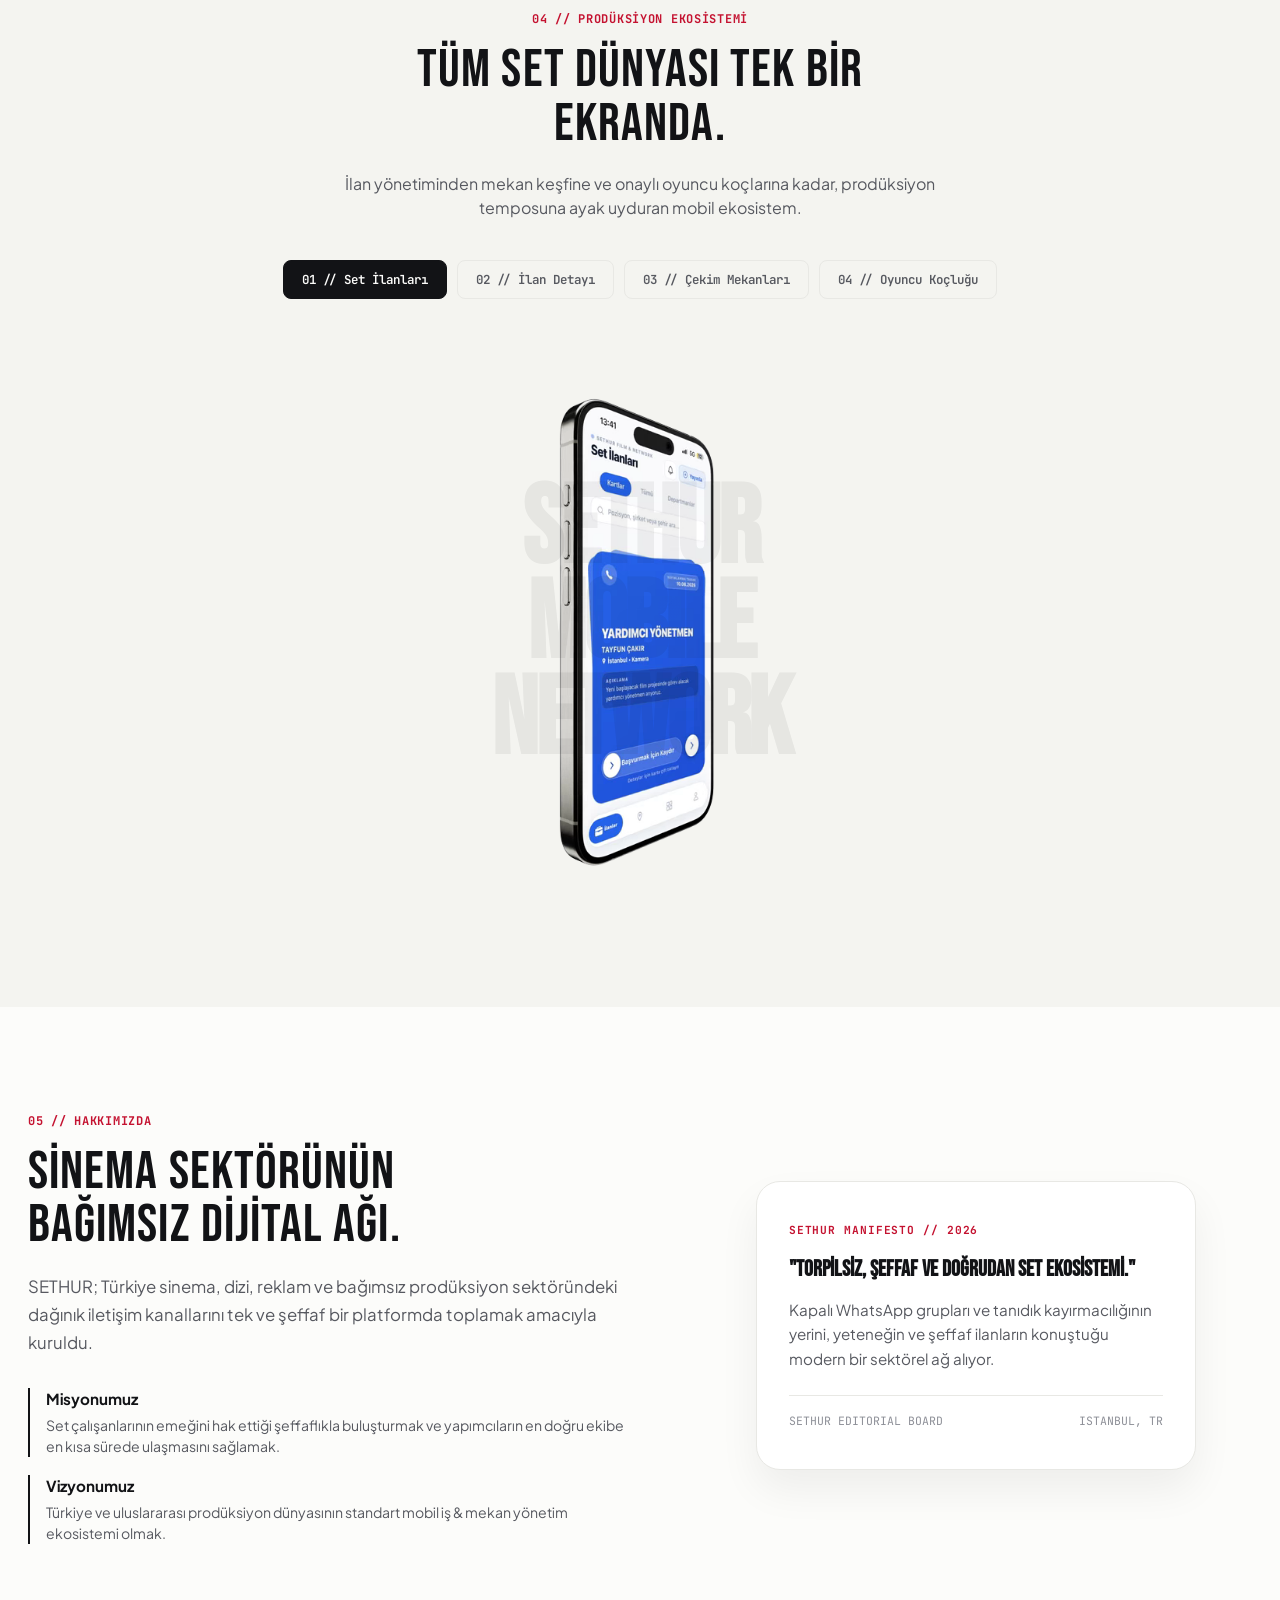
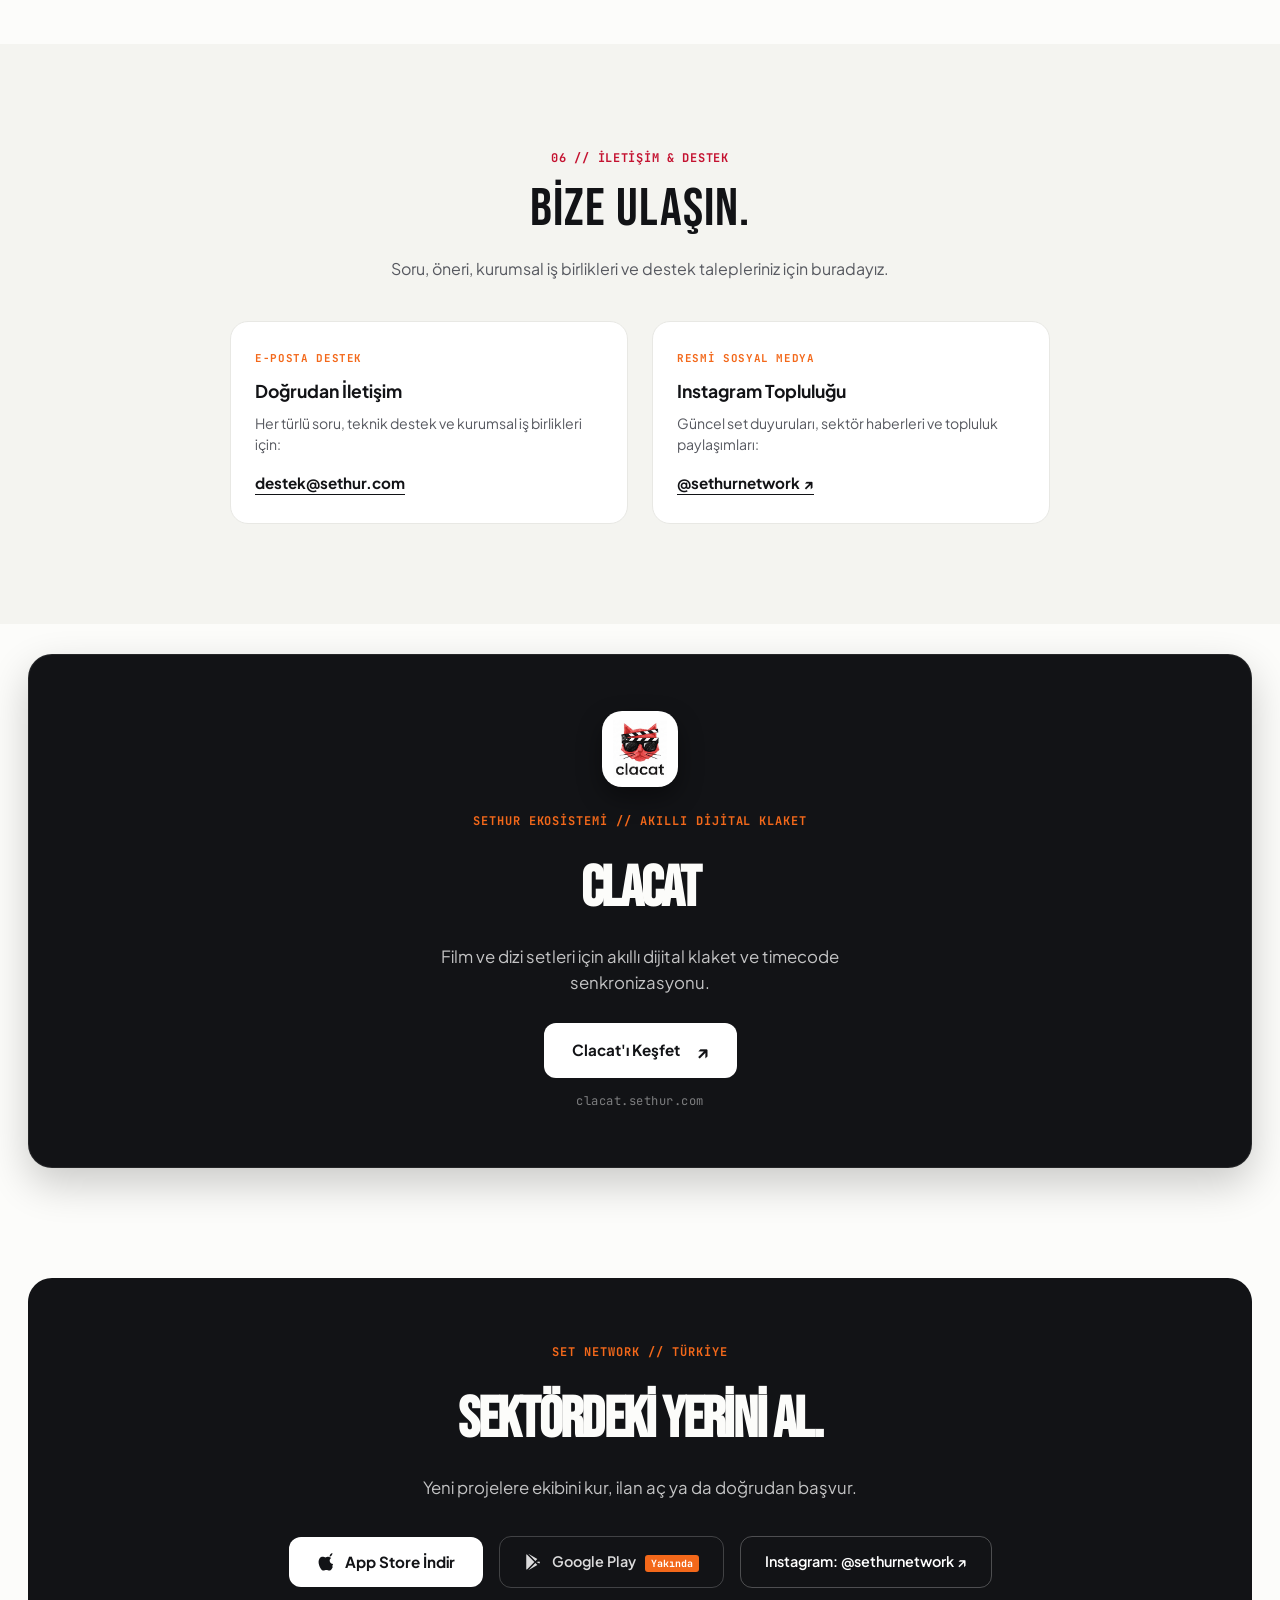
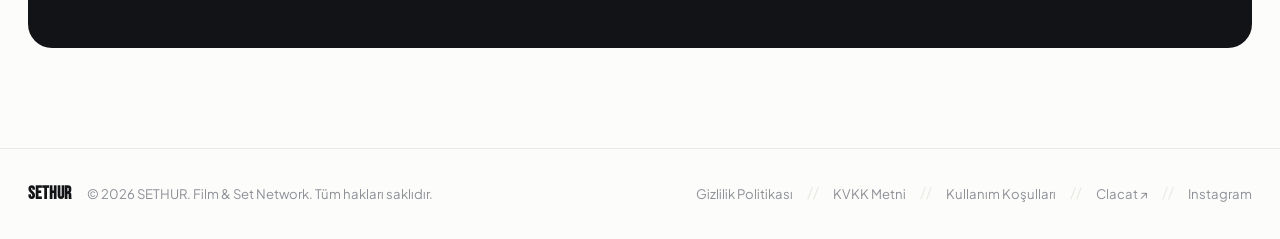
==== commit d488c57b: "fix: navbar layout shift on EN switch and add AdMob KVKK privacy disclosures" ====
--- a/index.html
+++ b/index.html
@@ -59,7 +59,7 @@
           <svg class="apple-icon" viewBox="0 0 170 170" width="14" height="14" fill="currentColor">
             <path d="M150.37 130.25c-2.45 5.66-5.35 10.87-8.71 15.66-4.58 6.53-8.33 11.05-11.22 13.56-4.48 4.12-9.28 6.23-14.42 6.35-3.69 0-8.14-1.05-13.32-3.18-5.19-2.12-9.97-3.17-14.34-3.17-4.58 0-9.49 1.05-14.75 3.17-5.26 2.13-9.5 3.24-12.74 3.35-4.81.13-9.66-1.95-14.56-6.23-3.26-2.84-7.14-7.53-11.64-14.07-6.2-9.04-11.05-19.14-14.56-30.3-3.51-11.16-5.26-21.79-5.26-31.89 0-14.05 3.51-25.68 10.53-34.89 7.02-9.21 15.86-13.88 26.52-14.01 4.81 0 10.02 1.25 15.63 3.75 5.61 2.5 9.77 3.75 12.48 3.75 2.45 0 6.64-1.25 12.58-3.75 5.94-2.5 10.8-3.69 14.57-3.56 11.26.79 20.35 4.96 27.27 12.52-9.98 6.03-14.83 14.37-14.56 25.04.27 8.35 3.49 15.5 9.66 21.45 6.17 5.95 13.62 9.27 22.35 9.96-2.45 7.15-5.69 14.49-9.72 22.02zM119.22 31.81c0-6.72 2.39-13.23 7.17-19.53 4.78-6.3 10.9-10.23 18.36-11.78.36 1.48.54 2.87.54 4.18 0 6.81-2.46 13.43-7.38 19.86-4.92 6.43-11.08 10.42-18.48 11.97-.09-.9-.21-3.13-.21-4.7z"/>
           </svg>
-          <span data-i18n="nav_download">App Store'da İndir</span>
+          <span data-i18n="nav_download">App Store</span>
         </a>
       </div>
     </div>
--- a/style.css
+++ b/style.css
@@ -145,13 +145,14 @@
 .nav-links {
   display: flex;
   align-items: center;
-  gap: 28px;
+  gap: 24px;
 }
 
 .nav-item {
   font-size: 0.88rem;
   font-weight: 600;
   color: var(--text-secondary);
+  white-space: nowrap;
   transition: color 0.15s ease;
 }
 
@@ -162,20 +163,25 @@
 .header-cta {
   display: flex;
   align-items: center;
-  gap: 14px;
+  gap: 12px;
+  flex-shrink: 0;
 }
 
 .lang-switcher {
   display: inline-flex;
   align-items: center;
+  justify-content: center;
   gap: 4px;
   background: #FFFFFF;
   border: 1px solid var(--border-light);
   border-radius: 20px;
-  padding: 4px 10px;
+  padding: 0 12px;
+  height: 38px;
+  box-sizing: border-box;
   font-family: var(--font-mono);
   font-size: 0.72rem;
   font-weight: 700;
+  flex-shrink: 0;
 }
 
 .lang-btn {
@@ -207,19 +213,33 @@
 .btn-apple-pill {
   display: inline-flex;
   align-items: center;
+  justify-content: center;
   gap: 8px;
   background: var(--text-primary);
   color: var(--text-inverse);
-  padding: 8px 18px;
+  padding: 0 18px;
+  height: 38px;
+  box-sizing: border-box;
   border-radius: 20px;
   font-size: 0.82rem;
   font-weight: 600;
+  white-space: nowrap;
+  flex-shrink: 0;
   transition: transform 0.15s ease, background 0.15s ease;
 }
 
 .btn-apple-pill:hover {
   transform: translateY(-1px);
   background: #000000;
+}
+
+@media (max-width: 1140px) and (min-width: 769px) {
+  .nav-links {
+    gap: 14px;
+  }
+  .nav-item {
+    font-size: 0.80rem;
+  }
 }
 
 /* ==========================================================================
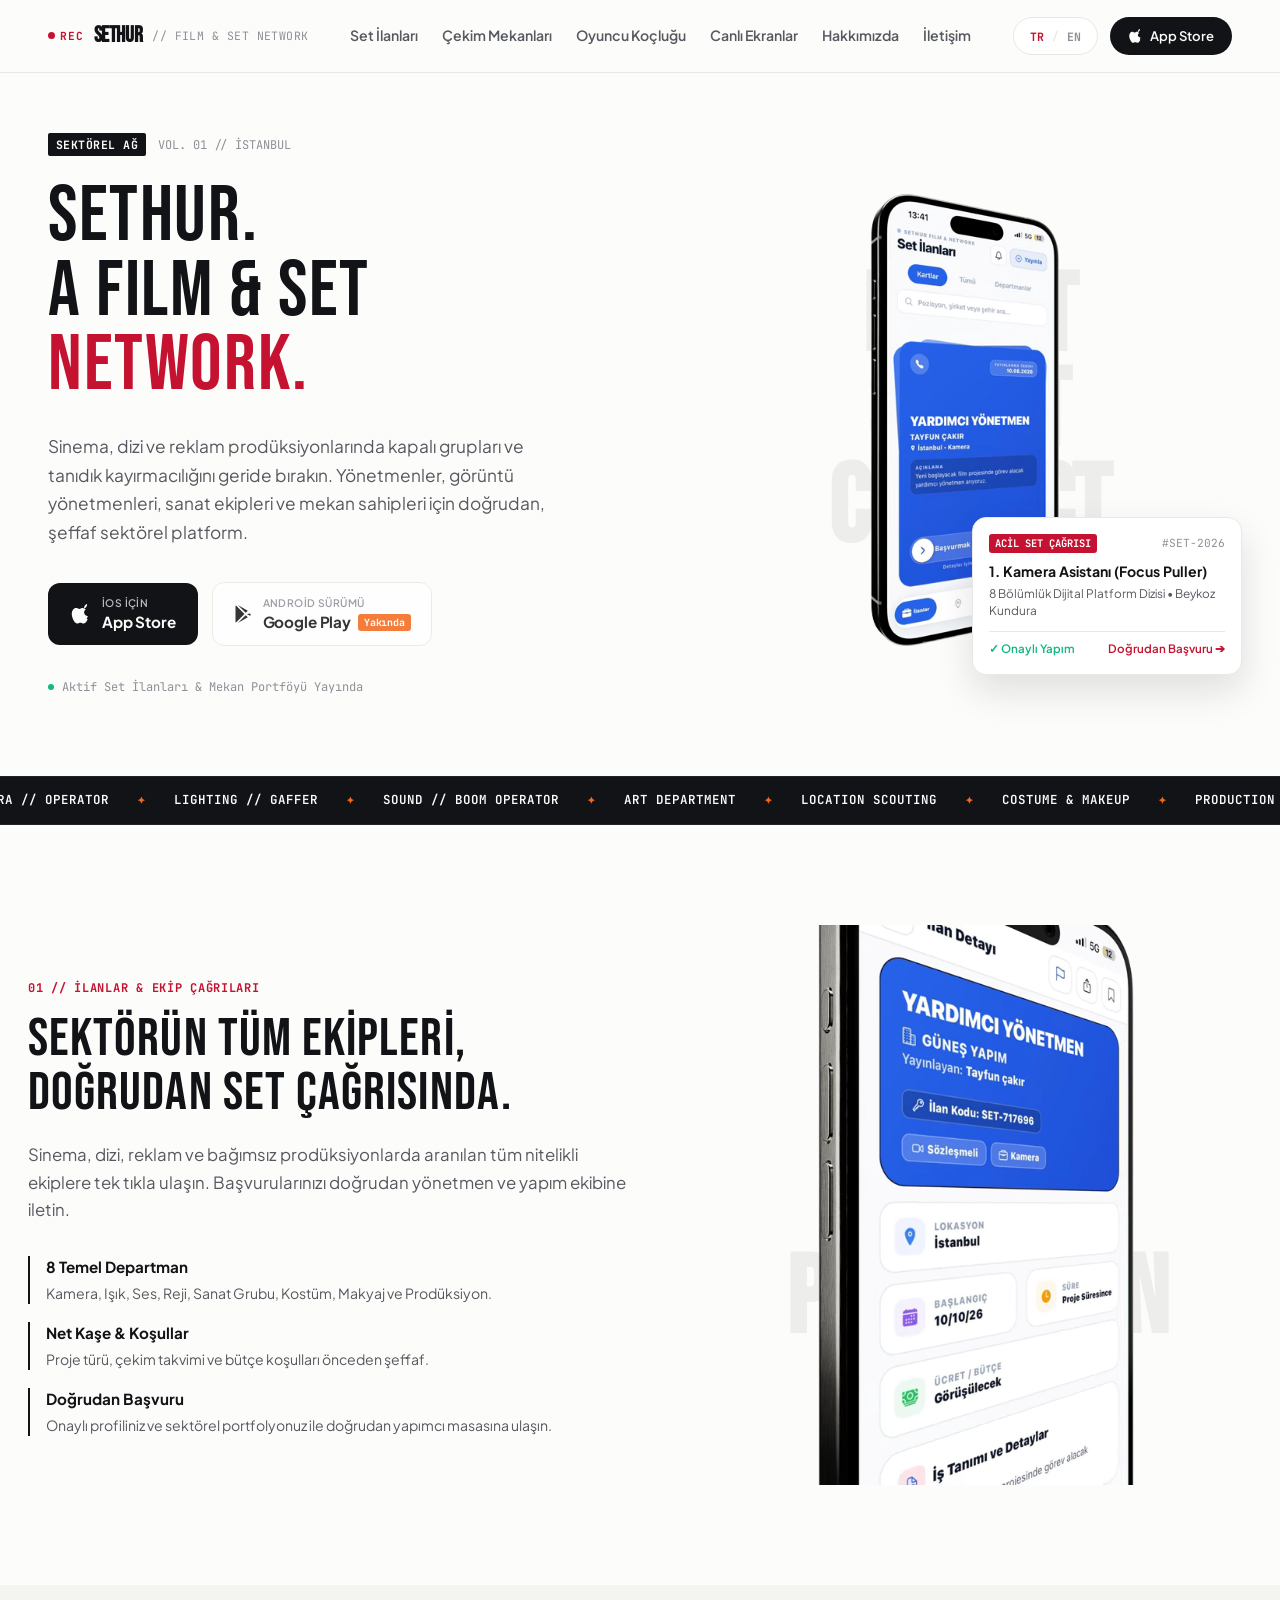
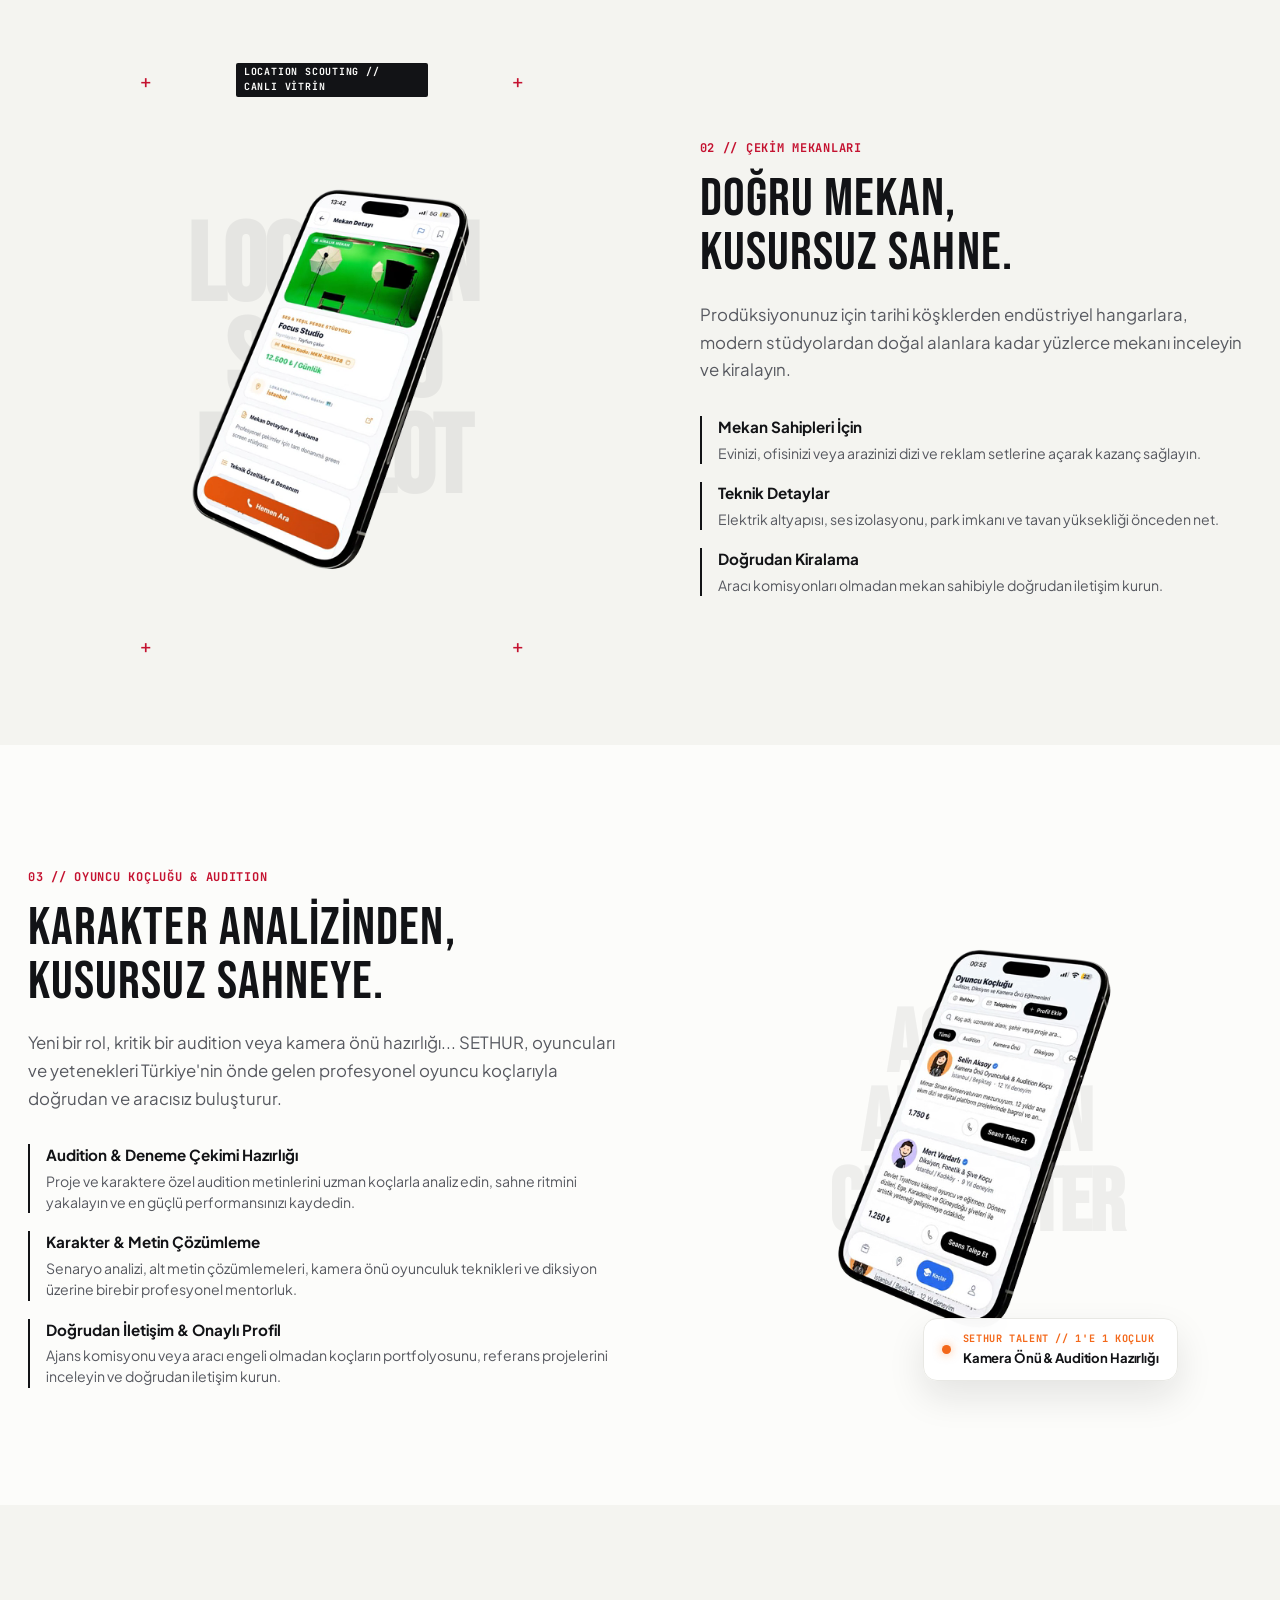
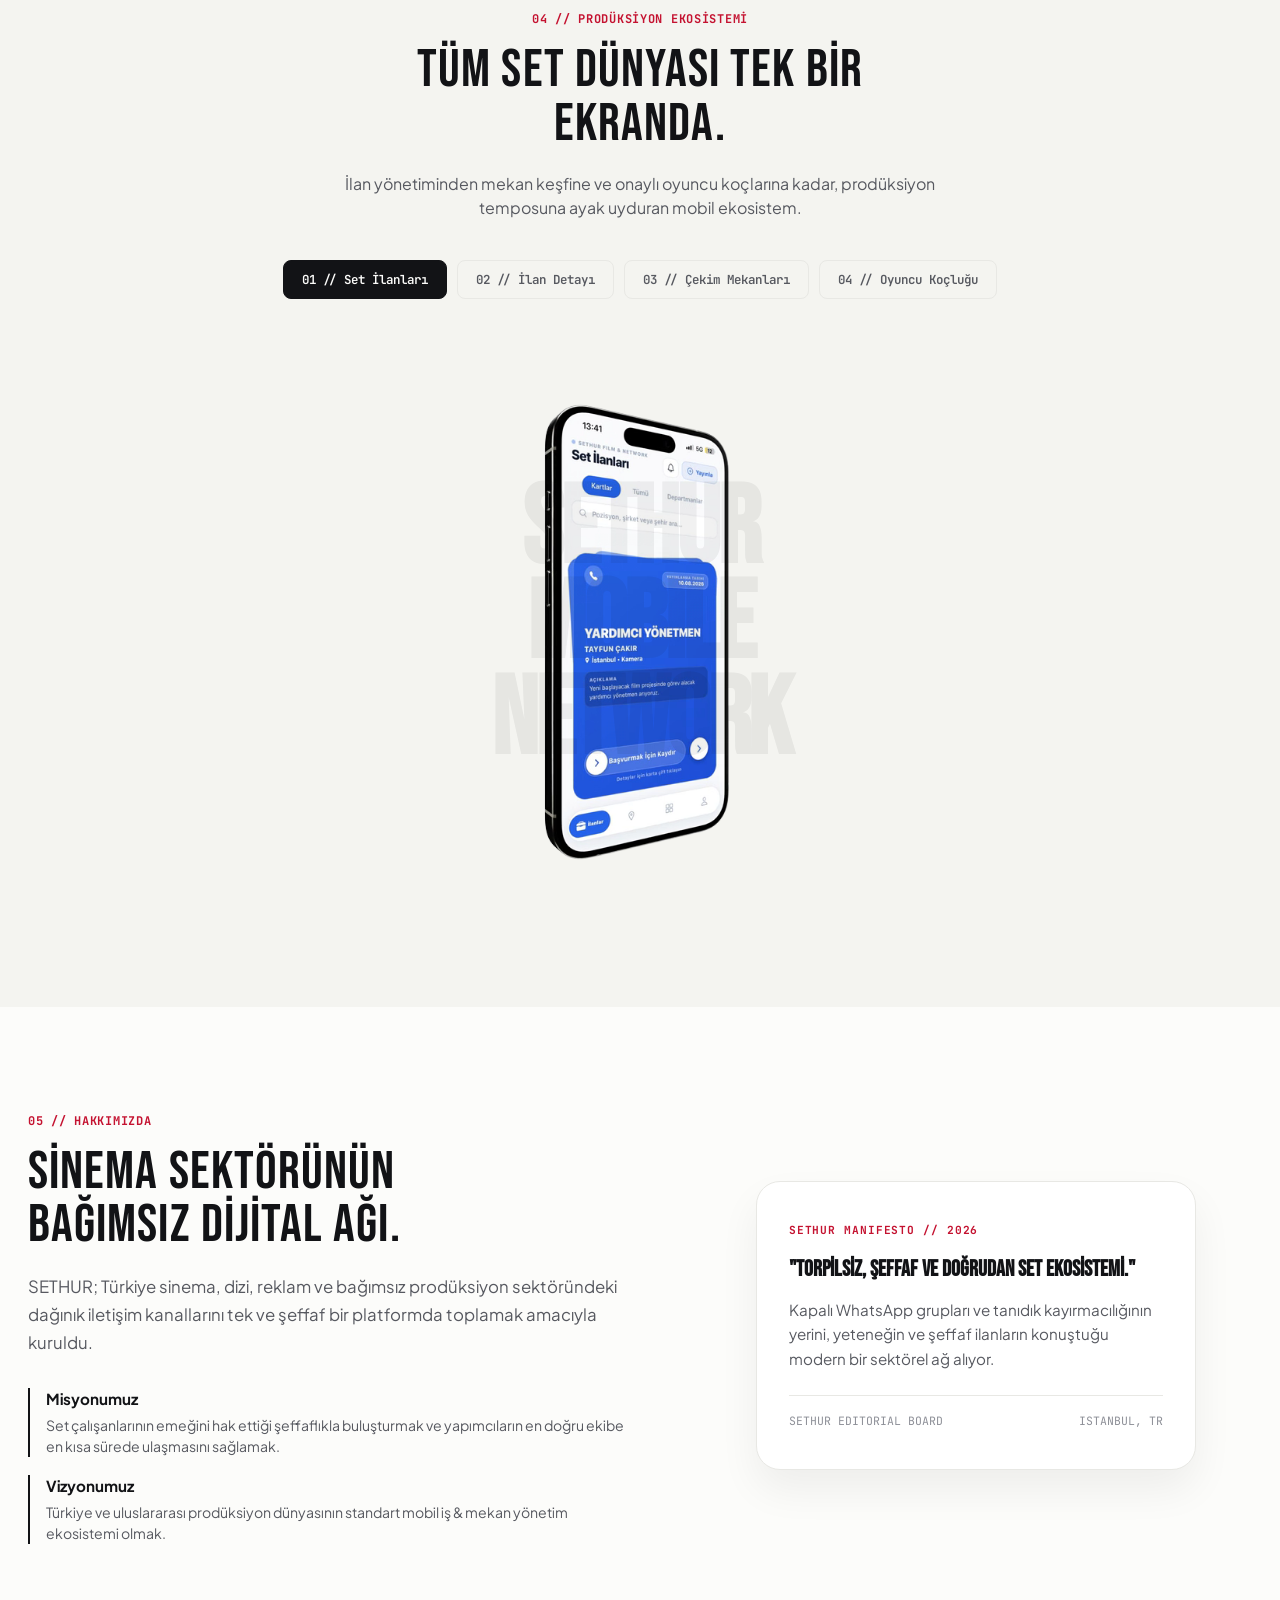
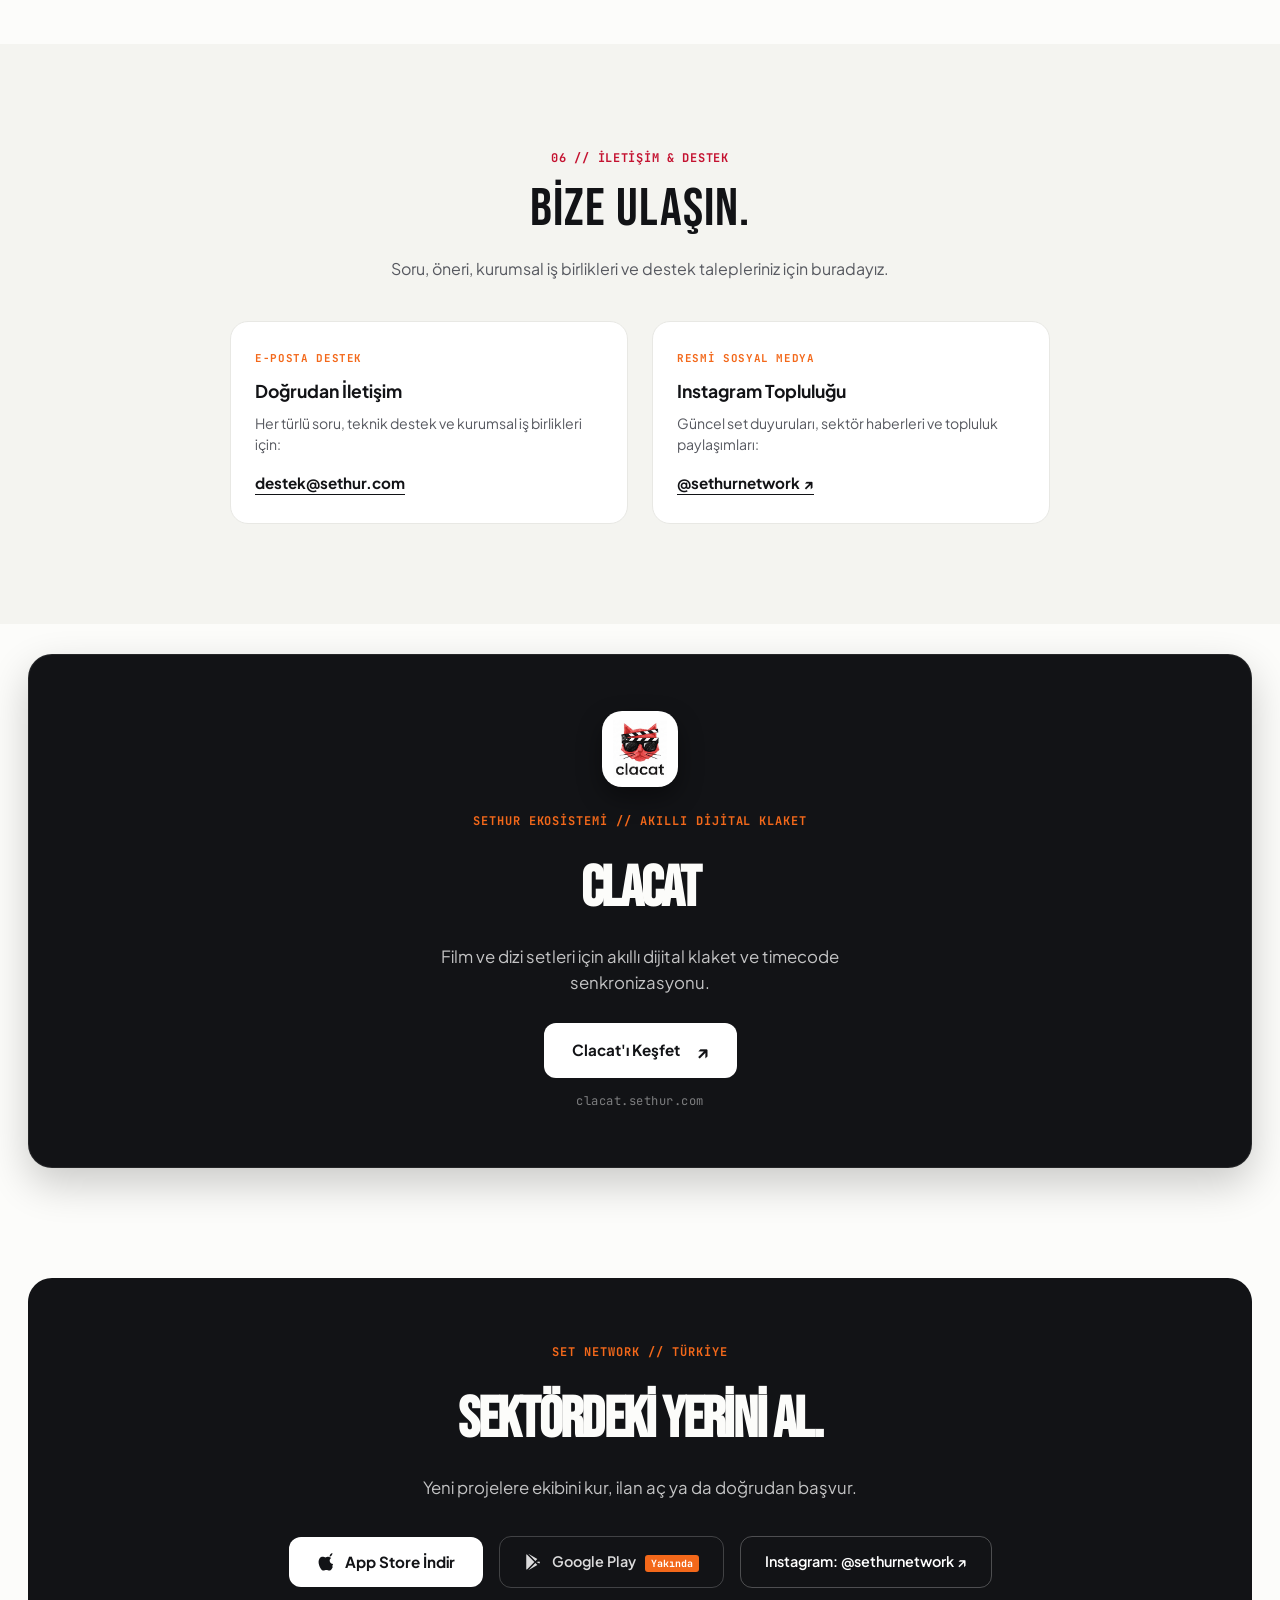
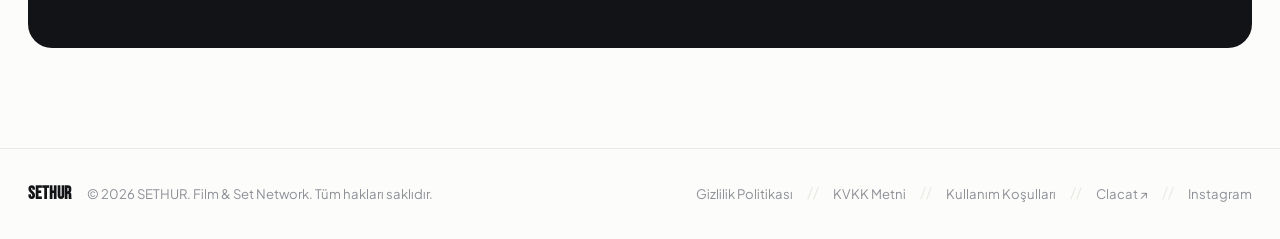
==== commit bdee4426: "fix: ios safari video autoplay low power mode fallback and mp4 priority" ====
--- a/index.html
+++ b/index.html
@@ -127,9 +127,9 @@
 
         <!-- SEAMLESS LIVE STREAMING APP CONTAINER -->
         <div class="transparent-stream-box">
-          <video autoplay loop muted playsinline class="transparent-video" poster="assets/01.png">
+          <video autoplay loop muted playsinline webkit-playsinline preload="auto" class="transparent-video" poster="assets/01.png">
+            <source src="assets/flow_jobs.mp4" type="video/mp4" />
             <source src="assets/flow_jobs.webm" type="video/webm" />
-            <source src="assets/flow_jobs.mp4" type="video/mp4" />
             <img src="assets/flow_jobs.gif" alt="SETHUR Canlı Set İlanları" class="fallback-gif" />
           </video>
         </div>
@@ -216,9 +216,9 @@
               <span>PRODUCTION</span>
             </div>
             <div class="transparent-stream-box section-stream">
-              <video autoplay loop muted playsinline class="transparent-video" poster="assets/02.png">
+              <video autoplay loop muted playsinline webkit-playsinline preload="auto" class="transparent-video" poster="assets/02.png">
+                <source src="assets/flow_detail.mp4" type="video/mp4" />
                 <source src="assets/flow_detail.webm" type="video/webm" />
-                <source src="assets/flow_detail.mp4" type="video/mp4" />
                 <img src="assets/flow_detail.gif" alt="İlan Detayı Akışı" class="fallback-gif" />
               </video>
             </div>
@@ -253,9 +253,9 @@
                 <div class="aspect-badge" data-i18n="sec2_badge">LOCATION SCOUTING // CANLI VİTRİN</div>
               </div>
               <div class="transparent-stream-box section-stream">
-                <video autoplay loop muted playsinline class="transparent-video" poster="assets/03.png">
+                <video autoplay loop muted playsinline webkit-playsinline preload="auto" class="transparent-video" poster="assets/03.png">
+                  <source src="assets/flow_venue.mp4" type="video/mp4" />
                   <source src="assets/flow_venue.webm" type="video/webm" />
-                  <source src="assets/flow_venue.mp4" type="video/mp4" />
                   <img src="assets/flow_venue.gif" alt="Çekim Mekanları Akışı" class="fallback-gif" />
                 </video>
               </div>
@@ -337,9 +337,9 @@
               <span>CHARACTER</span>
             </div>
             <div class="transparent-stream-box section-stream coach-stream-box">
-              <video autoplay loop muted playsinline class="transparent-video" poster="assets/04.png">
+              <video autoplay loop muted playsinline webkit-playsinline preload="auto" class="transparent-video" poster="assets/04.png">
+                <source src="assets/flow_category.mp4" type="video/mp4" />
                 <source src="assets/flow_category.webm" type="video/webm" />
-                <source src="assets/flow_category.mp4" type="video/mp4" />
                 <img src="assets/flow_category.gif" alt="Oyuncu Koçluğu Akışı" class="fallback-gif" />
               </video>
             </div>
@@ -385,9 +385,9 @@
             <span>NETWORK</span>
           </div>
           <div class="stage-stream-wrap">
-            <video id="galleryMainVideo" autoplay loop muted playsinline class="stage-stream-video" poster="assets/01.png">
+            <video id="galleryMainVideo" autoplay loop muted playsinline webkit-playsinline preload="auto" class="stage-stream-video" poster="assets/01.png">
+              <source id="videoSourceMp4" src="assets/flow_jobs.mp4" type="video/mp4" />
               <source id="videoSourceWebm" src="assets/flow_jobs.webm" type="video/webm" />
-              <source id="videoSourceMp4" src="assets/flow_jobs.mp4" type="video/mp4" />
               <img id="gifFallback" src="assets/flow_jobs.gif" alt="SETHUR Arayüzü" class="fallback-gif" />
             </video>
           </div>
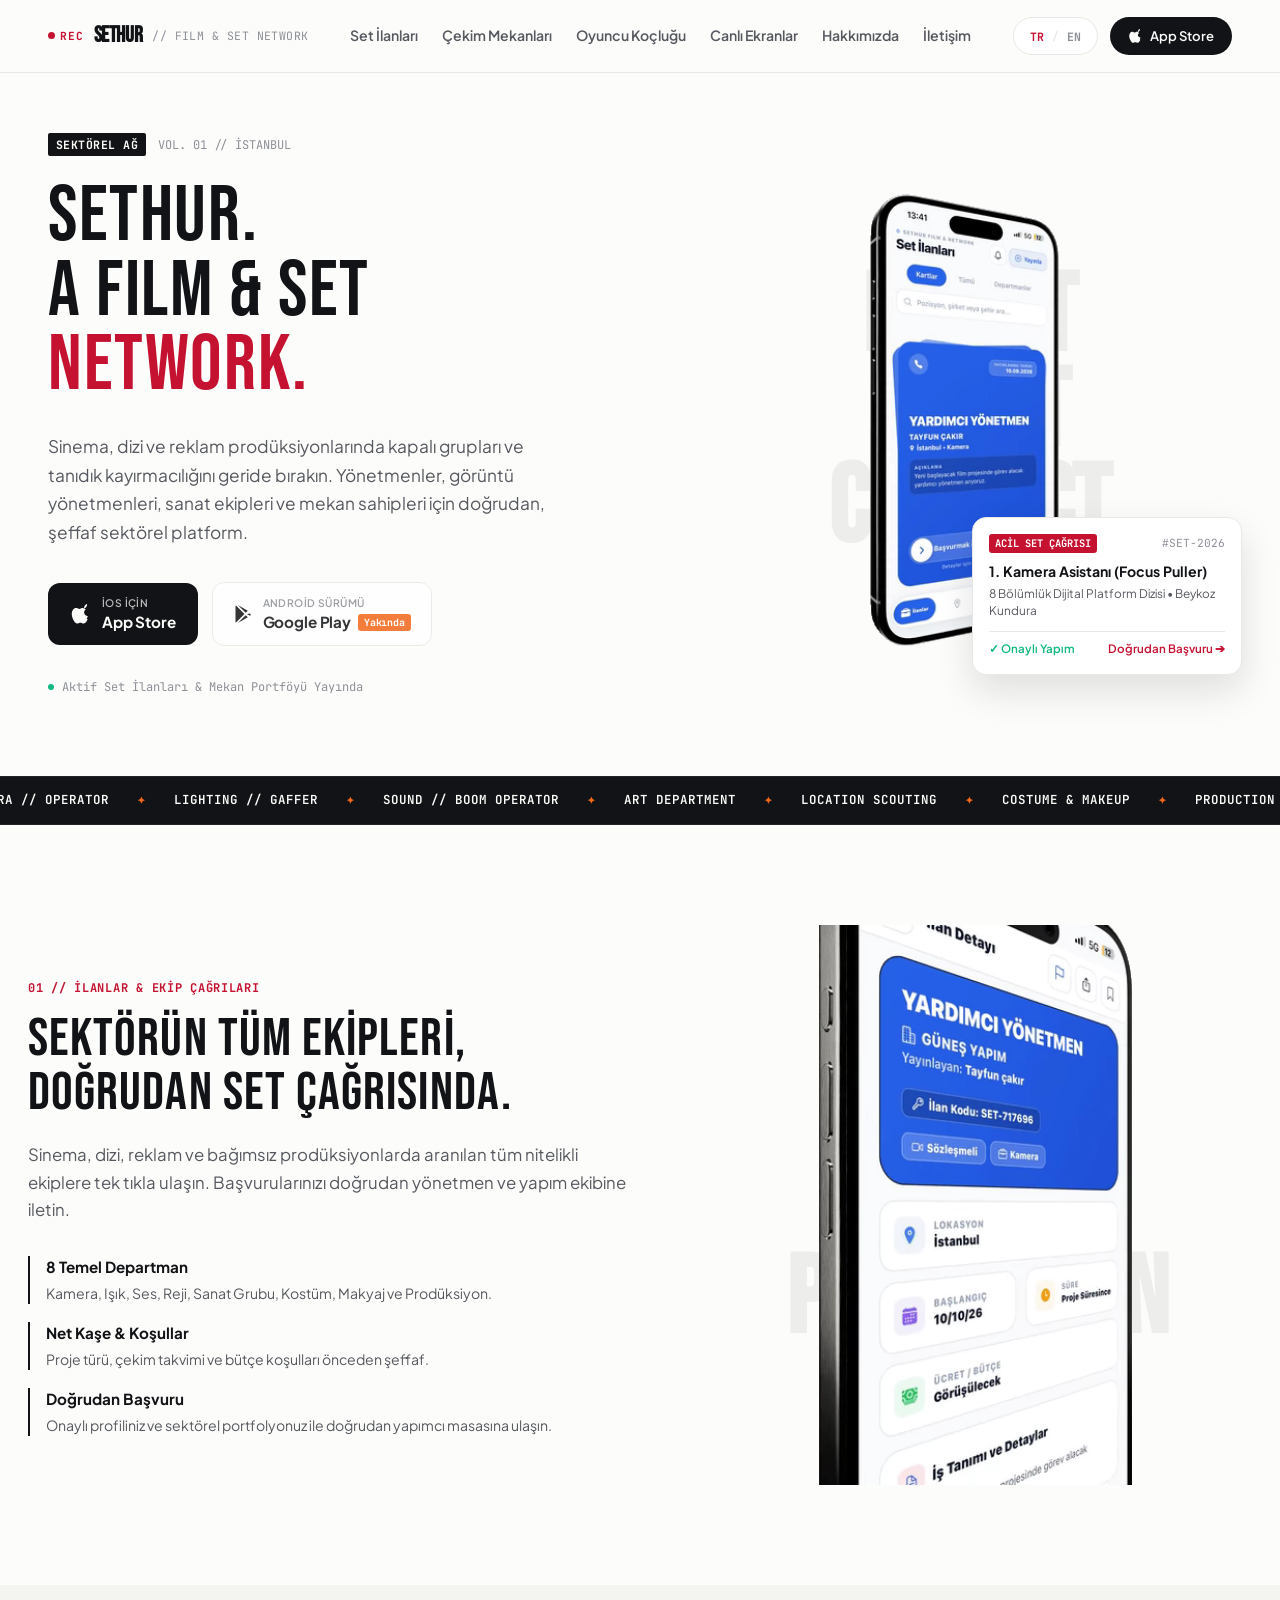
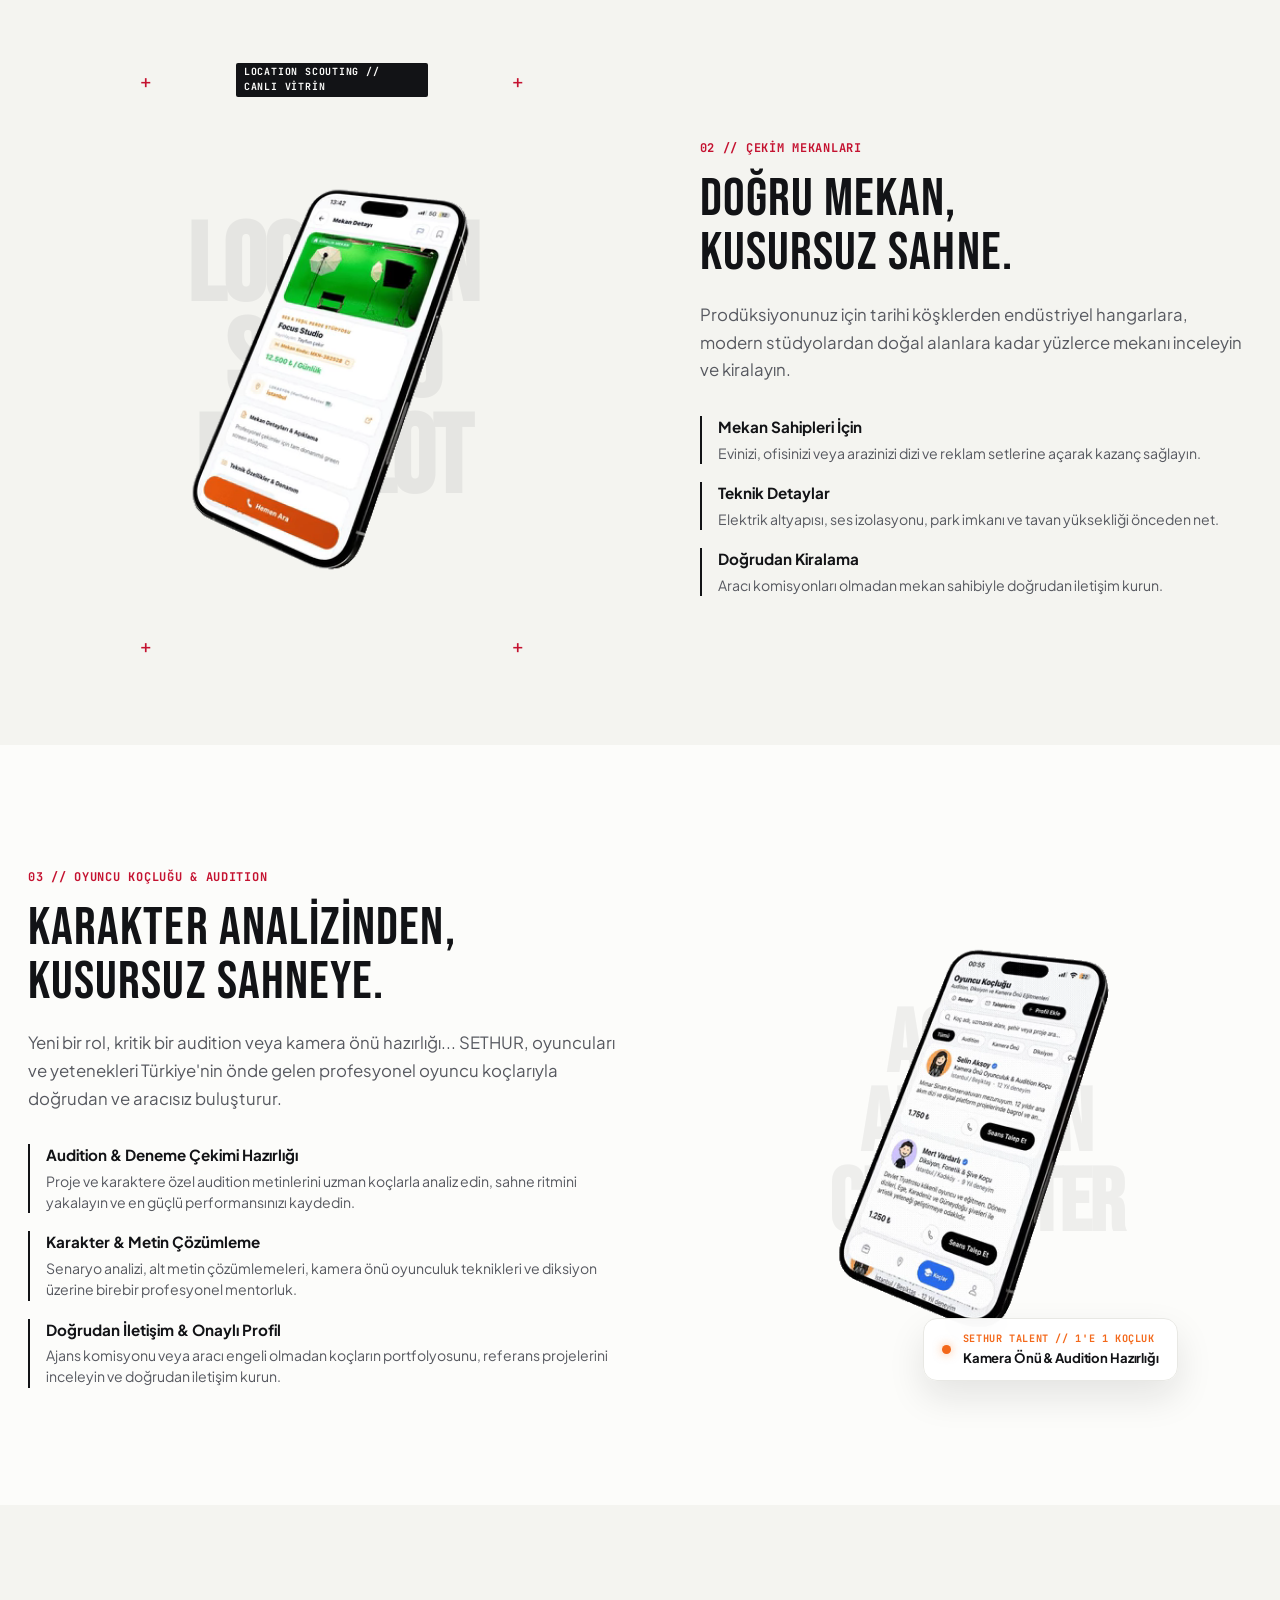
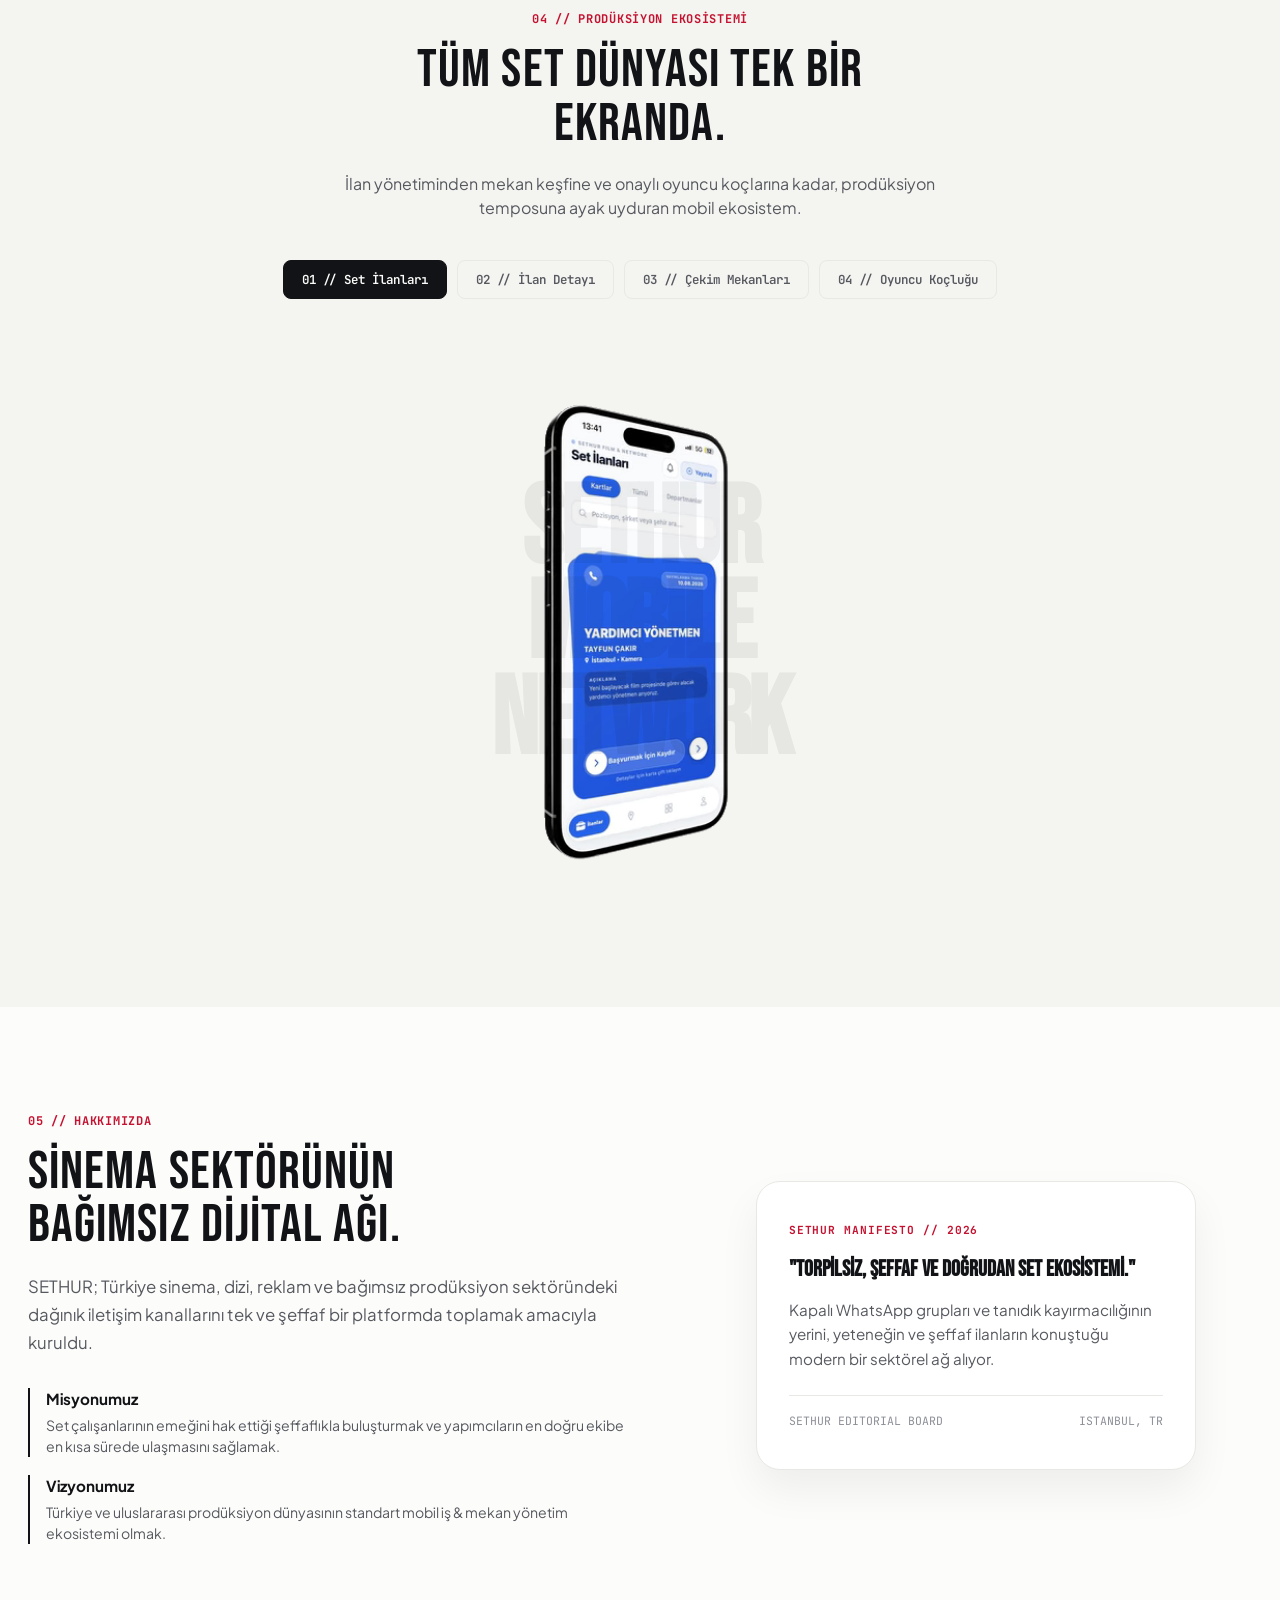
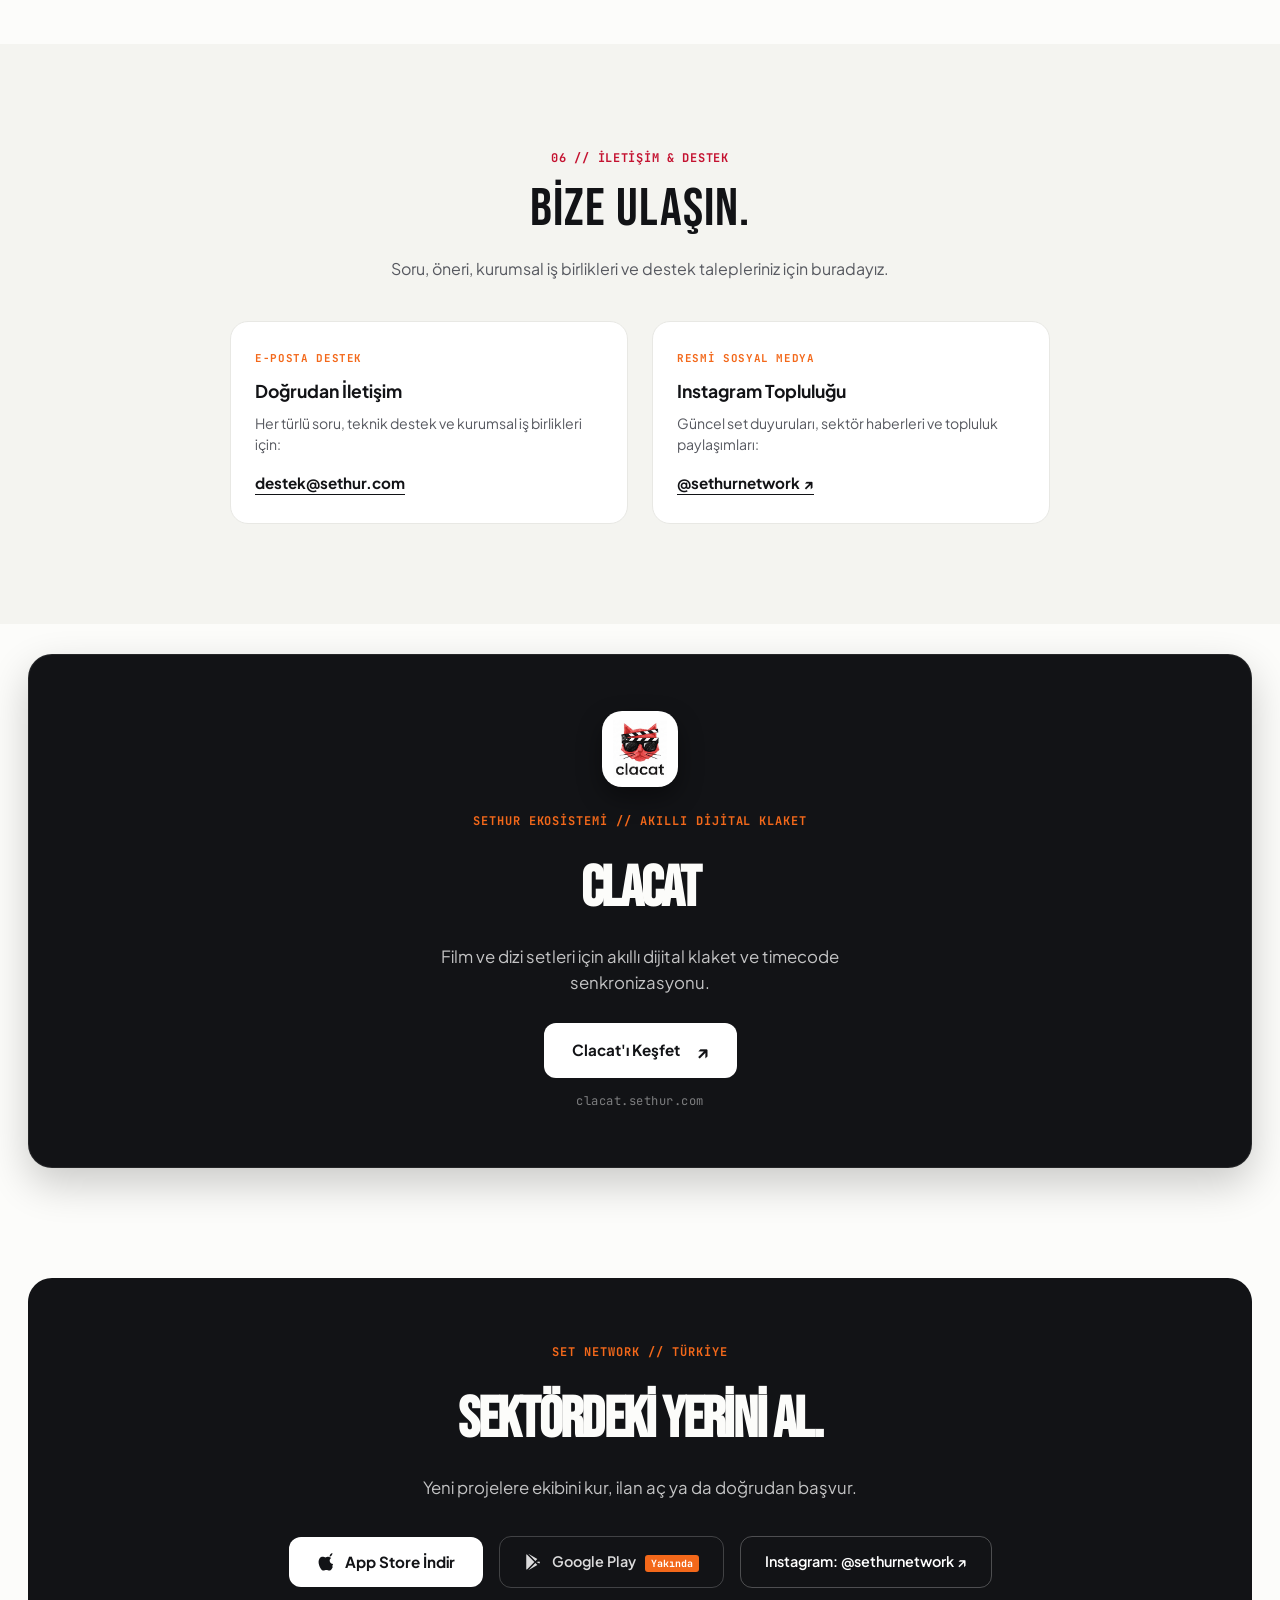
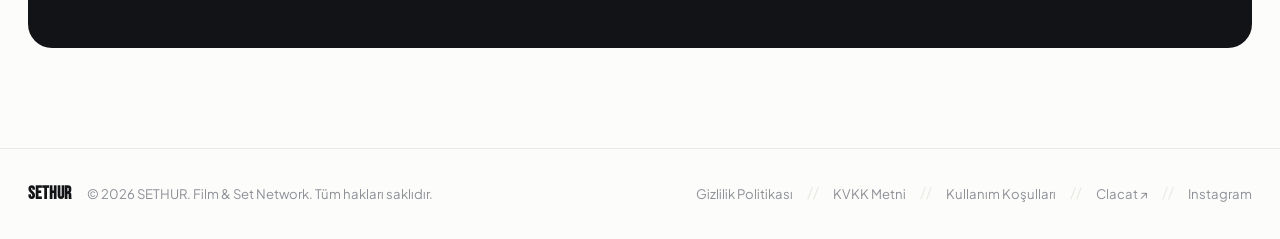
==== commit b52ecf7d: "fix(media): add transparent alpha channel to all videos and posters" ====
--- a/index.html
+++ b/index.html
@@ -127,9 +127,9 @@
 
         <!-- SEAMLESS LIVE STREAMING APP CONTAINER -->
         <div class="transparent-stream-box">
-          <video autoplay loop muted playsinline webkit-playsinline preload="auto" class="transparent-video" poster="assets/01.png">
-            <source src="assets/flow_jobs.mp4" type="video/mp4" />
-            <source src="assets/flow_jobs.webm" type="video/webm" />
+          <video autoplay loop muted playsinline webkit-playsinline preload="auto" class="transparent-video" poster="assets/poster_flow_jobs.png">
+            <source src="assets/flow_jobs.mp4" type='video/mp4; codecs="hvc1"' />
+            <source src="assets/flow_jobs.webm" type='video/webm; codecs="vp9"' />
             <img src="assets/flow_jobs.gif" alt="SETHUR Canlı Set İlanları" class="fallback-gif" />
           </video>
         </div>
@@ -216,9 +216,9 @@
               <span>PRODUCTION</span>
             </div>
             <div class="transparent-stream-box section-stream">
-              <video autoplay loop muted playsinline webkit-playsinline preload="auto" class="transparent-video" poster="assets/02.png">
-                <source src="assets/flow_detail.mp4" type="video/mp4" />
-                <source src="assets/flow_detail.webm" type="video/webm" />
+              <video autoplay loop muted playsinline webkit-playsinline preload="auto" class="transparent-video" poster="assets/poster_flow_detail.png">
+                <source src="assets/flow_detail.mp4" type='video/mp4; codecs="hvc1"' />
+                <source src="assets/flow_detail.webm" type='video/webm; codecs="vp9"' />
                 <img src="assets/flow_detail.gif" alt="İlan Detayı Akışı" class="fallback-gif" />
               </video>
             </div>
@@ -253,9 +253,9 @@
                 <div class="aspect-badge" data-i18n="sec2_badge">LOCATION SCOUTING // CANLI VİTRİN</div>
               </div>
               <div class="transparent-stream-box section-stream">
-                <video autoplay loop muted playsinline webkit-playsinline preload="auto" class="transparent-video" poster="assets/03.png">
-                  <source src="assets/flow_venue.mp4" type="video/mp4" />
-                  <source src="assets/flow_venue.webm" type="video/webm" />
+                <video autoplay loop muted playsinline webkit-playsinline preload="auto" class="transparent-video" poster="assets/poster_flow_venue.png">
+                  <source src="assets/flow_venue.mp4" type='video/mp4; codecs="hvc1"' />
+                  <source src="assets/flow_venue.webm" type='video/webm; codecs="vp9"' />
                   <img src="assets/flow_venue.gif" alt="Çekim Mekanları Akışı" class="fallback-gif" />
                 </video>
               </div>
@@ -337,9 +337,9 @@
               <span>CHARACTER</span>
             </div>
             <div class="transparent-stream-box section-stream coach-stream-box">
-              <video autoplay loop muted playsinline webkit-playsinline preload="auto" class="transparent-video" poster="assets/04.png">
-                <source src="assets/flow_category.mp4" type="video/mp4" />
-                <source src="assets/flow_category.webm" type="video/webm" />
+              <video autoplay loop muted playsinline webkit-playsinline preload="auto" class="transparent-video" poster="assets/poster_flow_category.png">
+                <source src="assets/flow_category.mp4" type='video/mp4; codecs="hvc1"' />
+                <source src="assets/flow_category.webm" type='video/webm; codecs="vp9"' />
                 <img src="assets/flow_category.gif" alt="Oyuncu Koçluğu Akışı" class="fallback-gif" />
               </video>
             </div>
@@ -385,9 +385,9 @@
             <span>NETWORK</span>
           </div>
           <div class="stage-stream-wrap">
-            <video id="galleryMainVideo" autoplay loop muted playsinline webkit-playsinline preload="auto" class="stage-stream-video" poster="assets/01.png">
-              <source id="videoSourceMp4" src="assets/flow_jobs.mp4" type="video/mp4" />
-              <source id="videoSourceWebm" src="assets/flow_jobs.webm" type="video/webm" />
+            <video id="galleryMainVideo" autoplay loop muted playsinline webkit-playsinline preload="auto" class="stage-stream-video" poster="assets/poster_flow_jobs.png">
+              <source id="videoSourceMp4" src="assets/flow_jobs.mp4" type='video/mp4; codecs="hvc1"' />
+              <source id="videoSourceWebm" src="assets/flow_jobs.webm" type='video/webm; codecs="vp9"' />
               <img id="gifFallback" src="assets/flow_jobs.gif" alt="SETHUR Arayüzü" class="fallback-gif" />
             </video>
           </div>
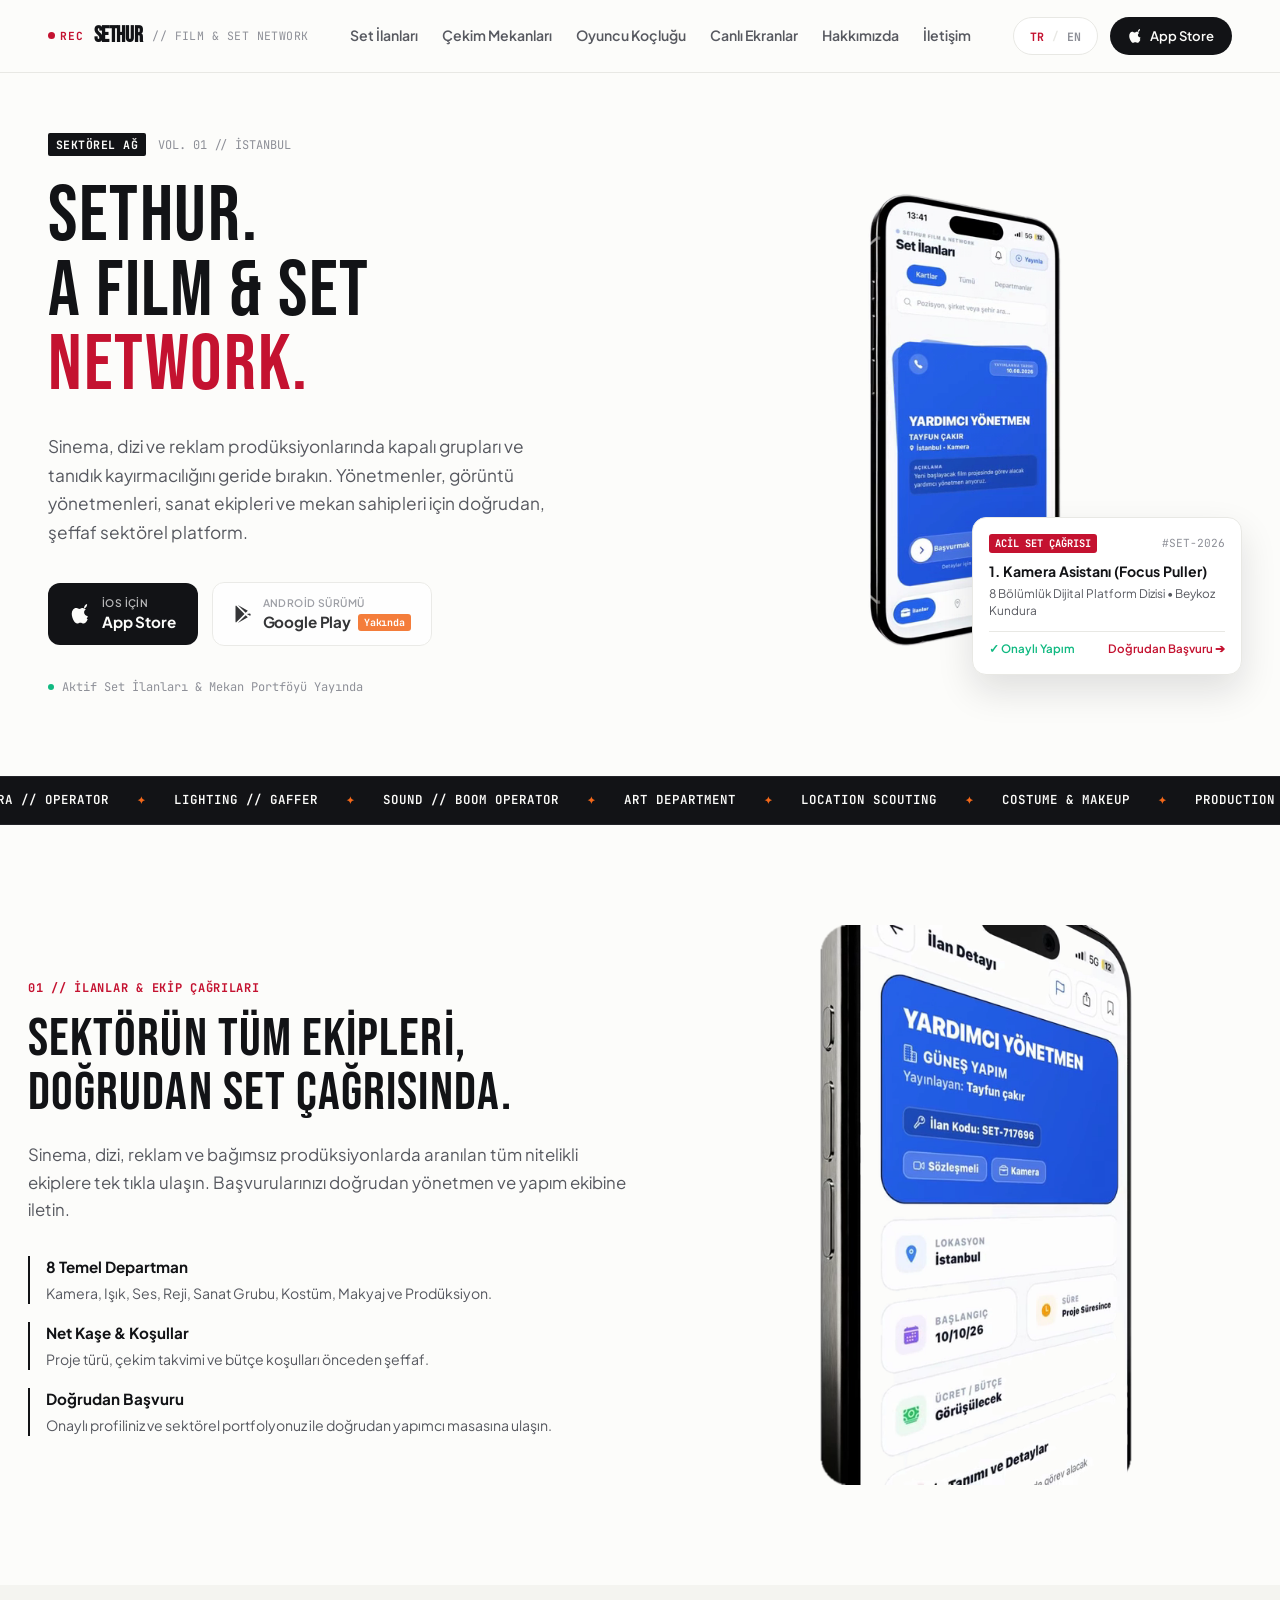
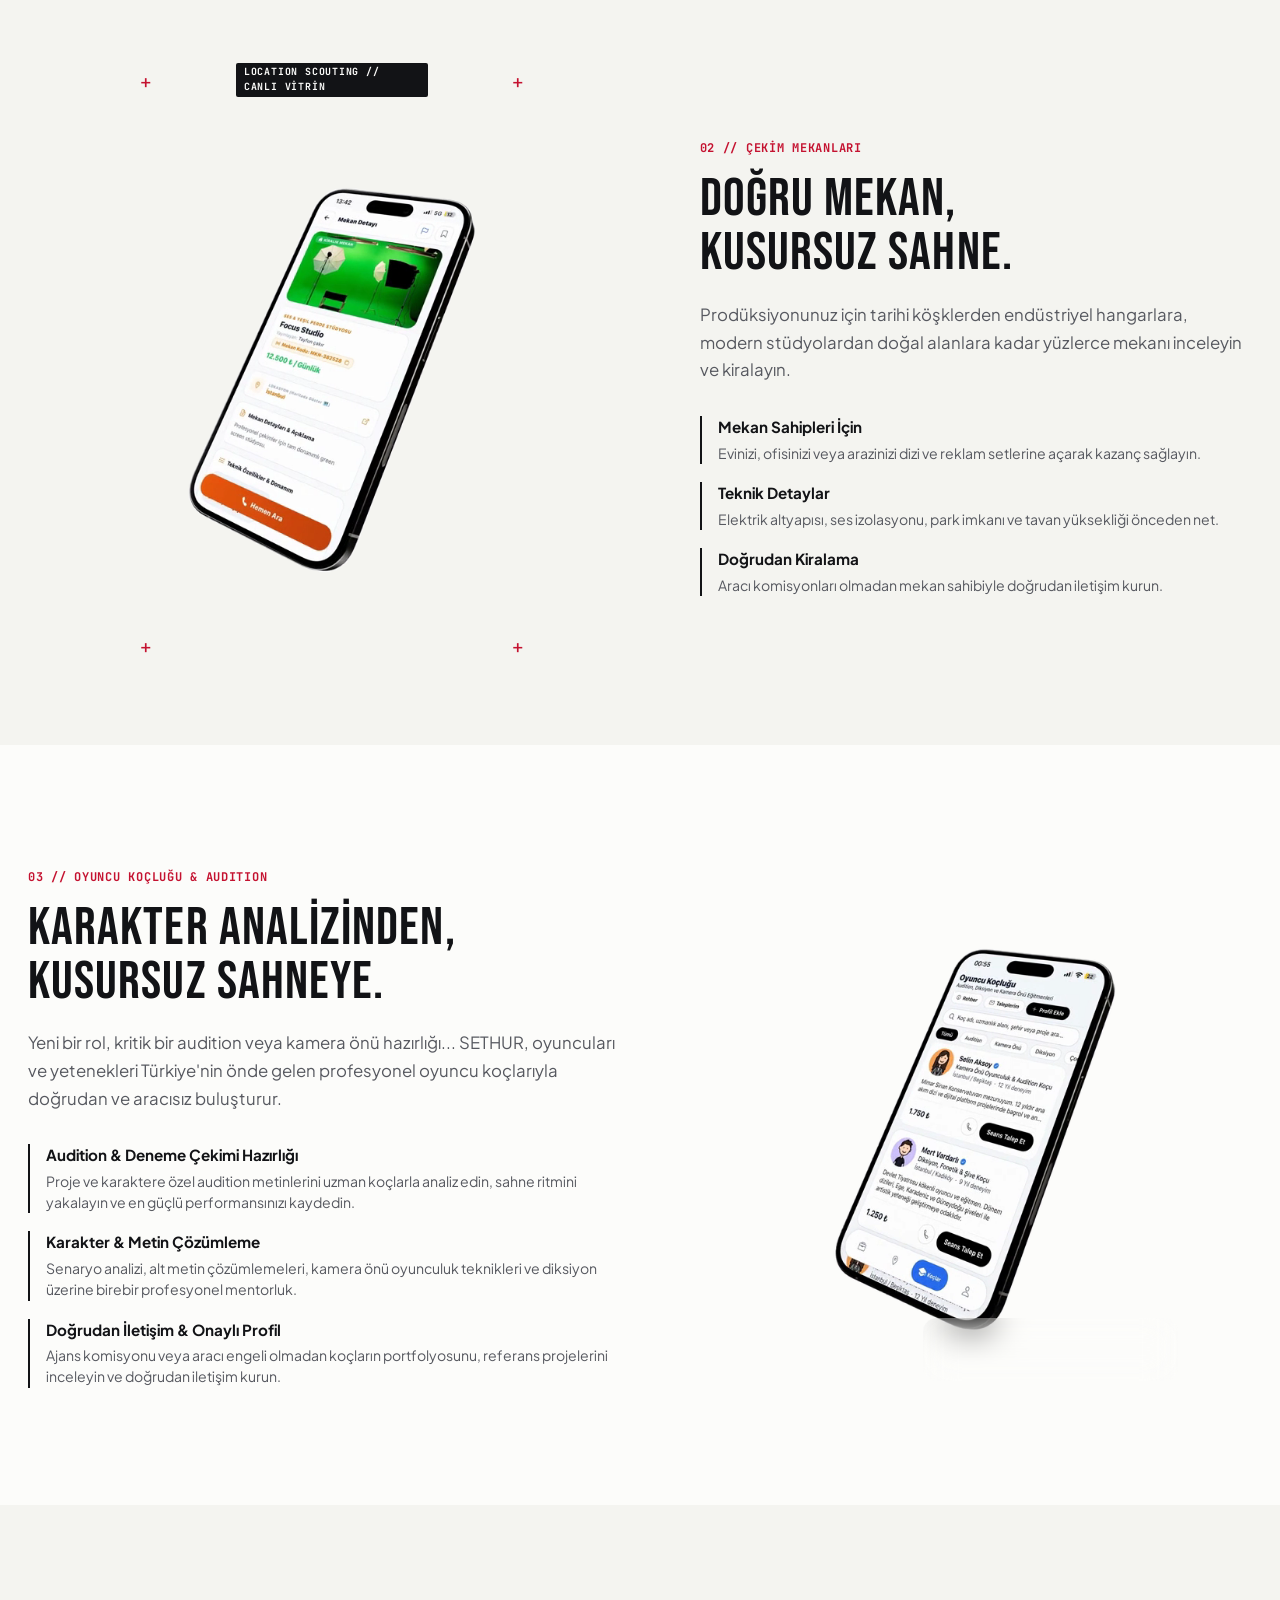
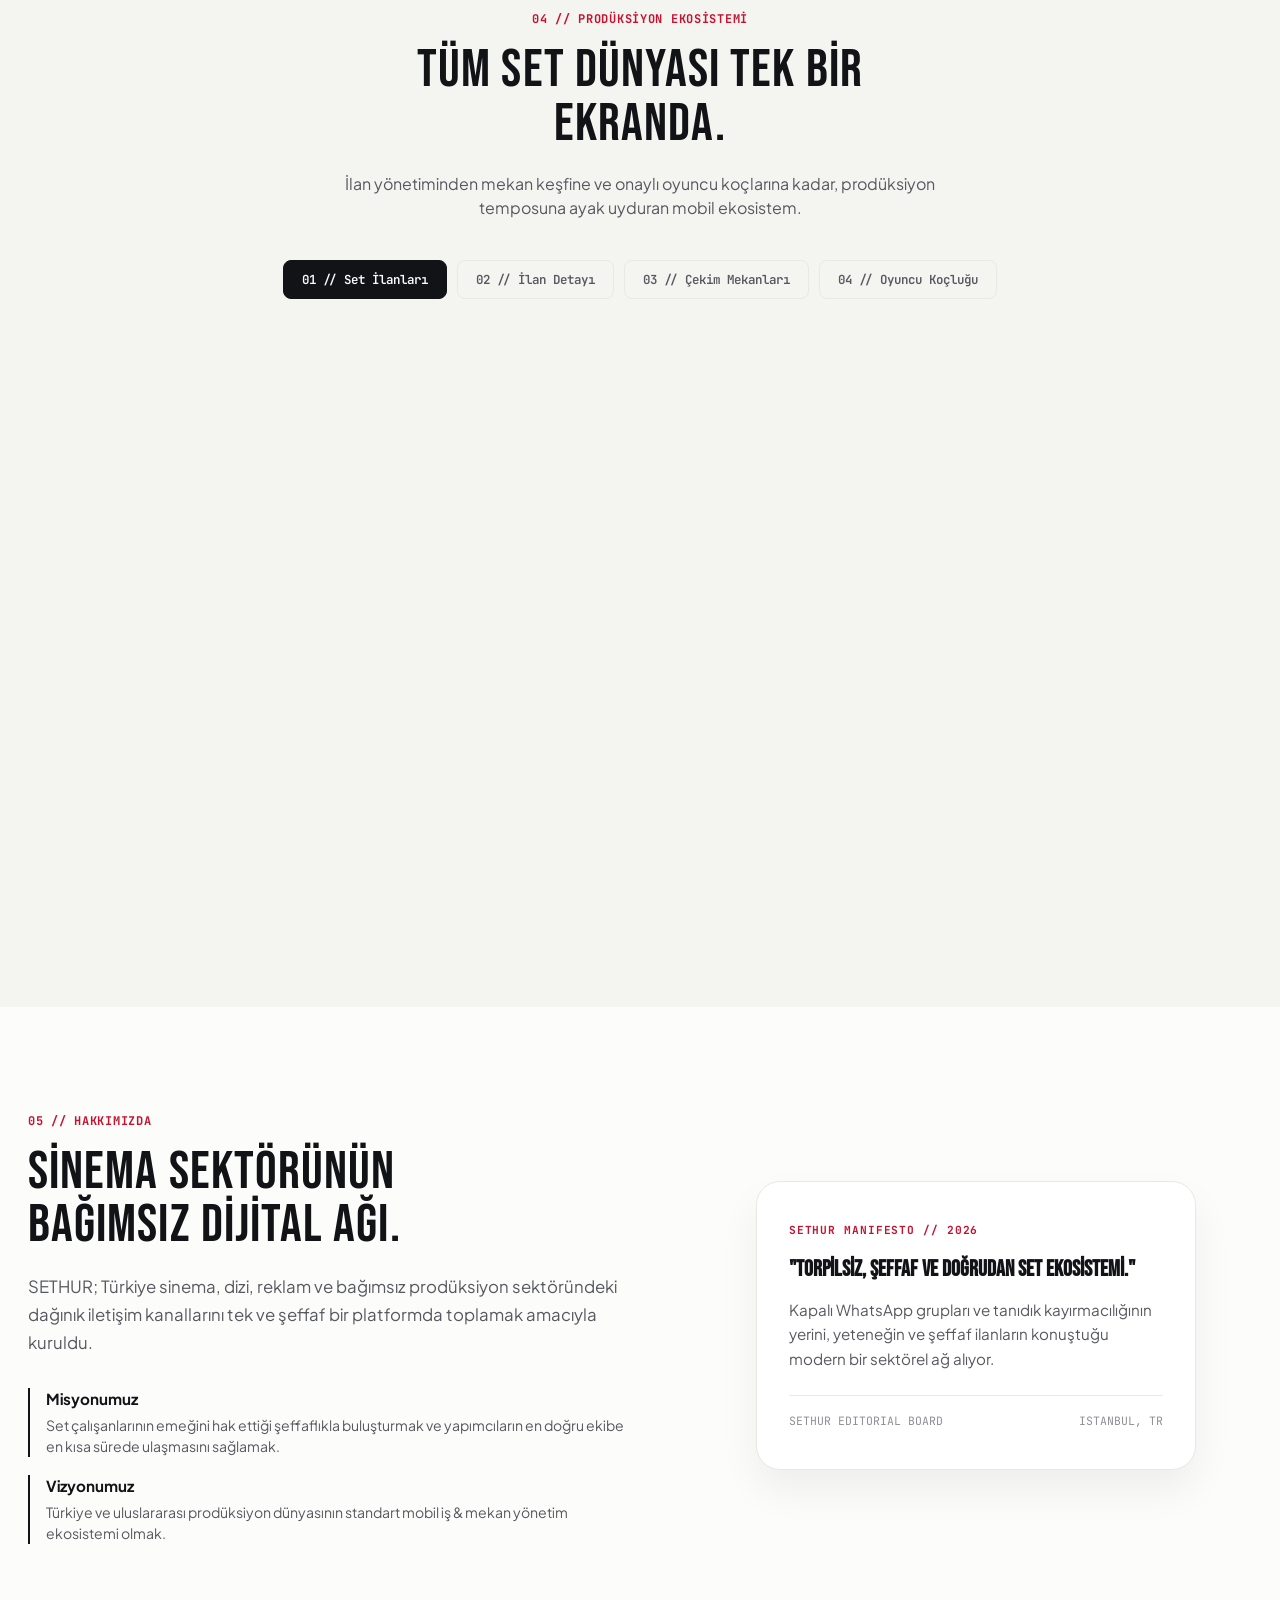
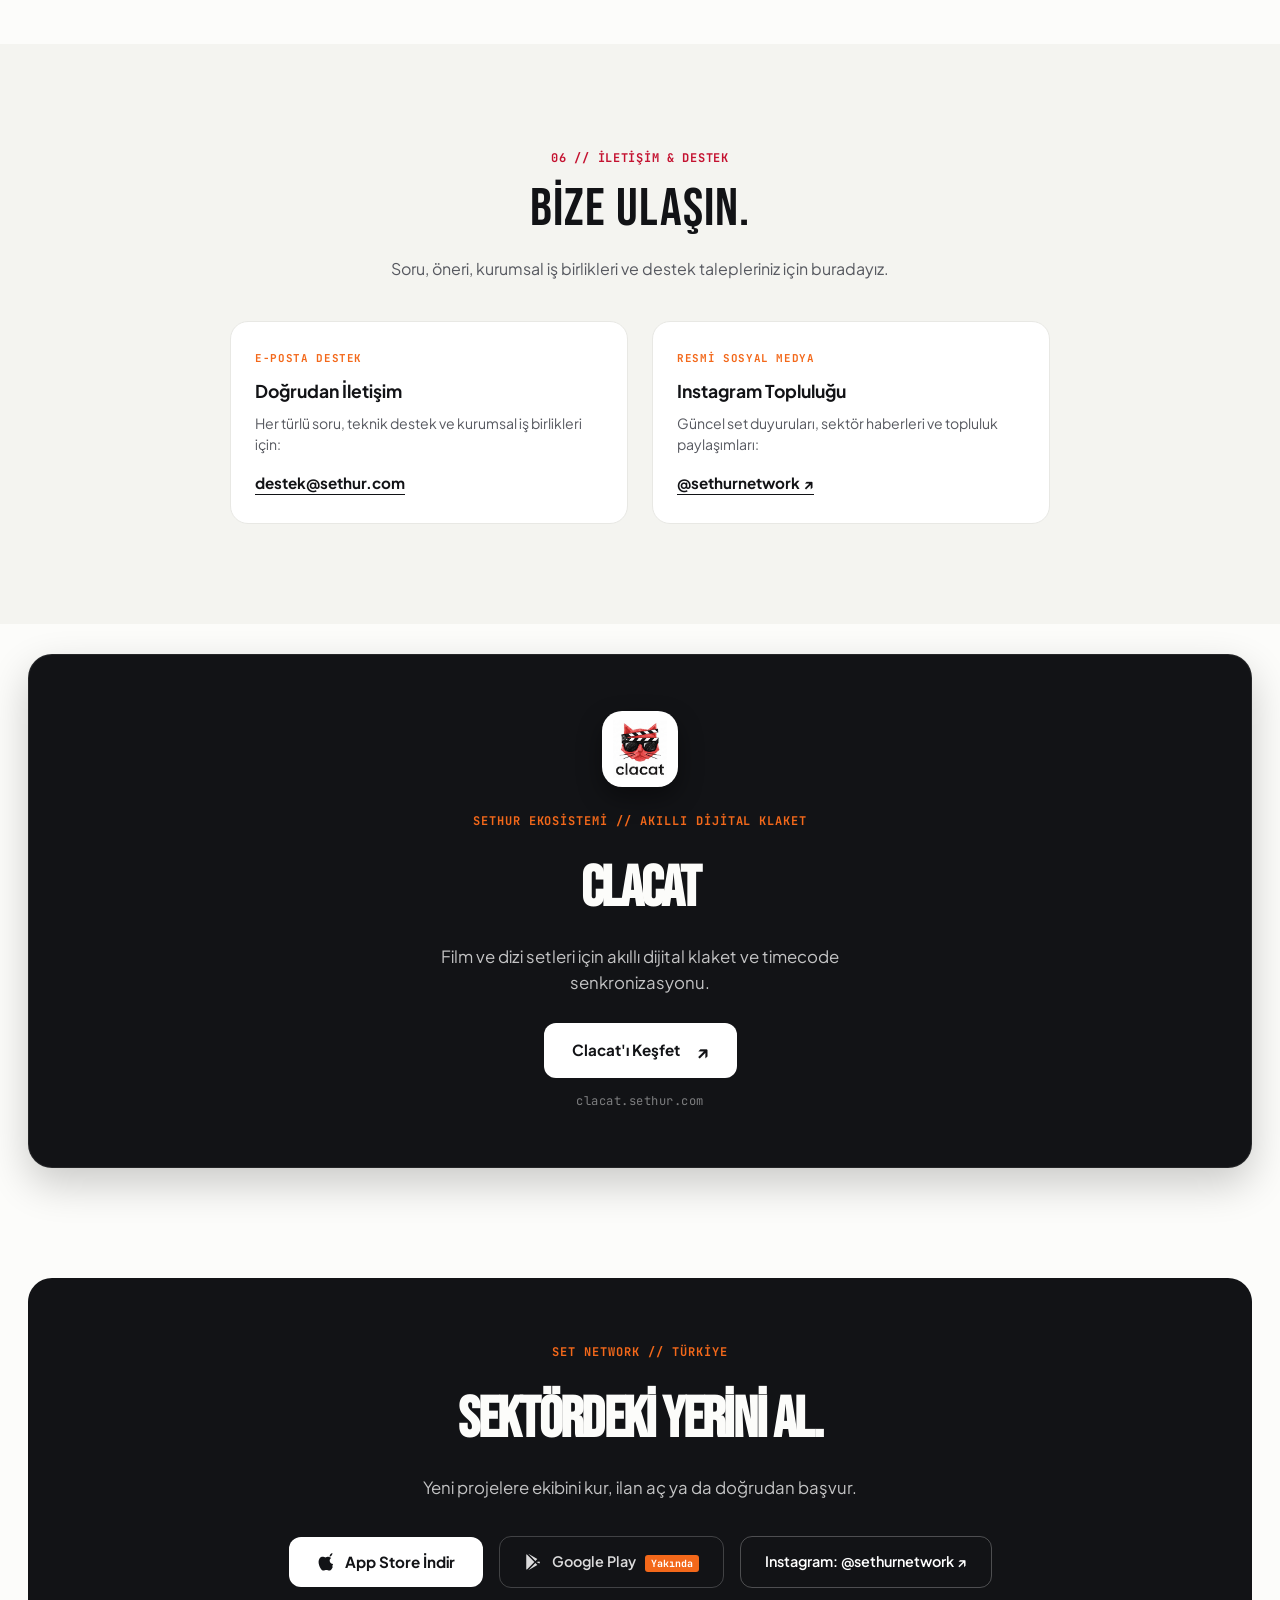
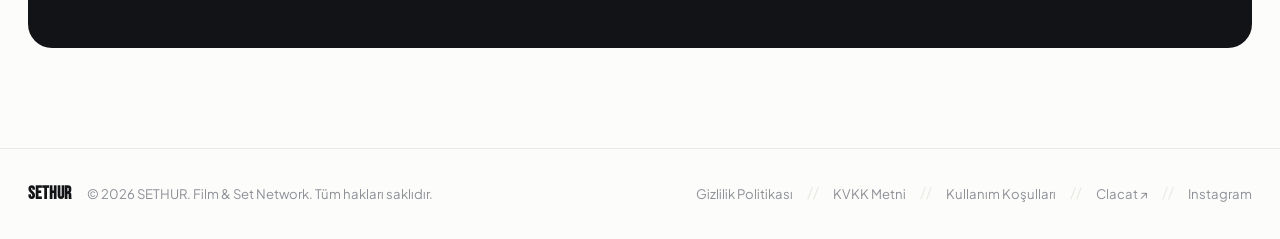
==== commit 87283ada: "fix(media): remove backdrop typography behind phones and upgrade all flow videos/gifs to high qualit" ====
--- a/index.html
+++ b/index.html
@@ -118,12 +118,7 @@
       <!-- RIGHT SEAMLESS TRANSPARENT LIVE APP STREAM (NO PHONE SHELL / NO MASK) -->
       <div class="hero-device-stage">
         
-        <!-- BIG BACKDROP TYPOGRAPHY (Layered behind stream) -->
-        <div class="backdrop-typography" aria-hidden="true">
-          <span>DIRECT</span>
-          <span>SHOOT</span>
-          <span>CONNECT</span>
-        </div>
+
 
         <!-- SEAMLESS LIVE STREAMING APP CONTAINER -->
         <div class="transparent-stream-box">
@@ -210,11 +205,6 @@
         <!-- VISUAL SIDE: TRANSPARENT ANIMATED SCREEN (NO MOCKUP / NO MASK) -->
         <div class="split-display">
           <div class="stream-backdrop-wrapper">
-            <div class="backdrop-typography" aria-hidden="true">
-              <span>CREW</span>
-              <span>CALL</span>
-              <span>PRODUCTION</span>
-            </div>
             <div class="transparent-stream-box section-stream">
               <video autoplay loop muted playsinline webkit-playsinline preload="auto" class="transparent-video" poster="assets/poster_flow_detail.png">
                 <source src="assets/flow_detail.mp4" type='video/mp4; codecs="hvc1"' />
@@ -239,11 +229,6 @@
         <!-- VISUAL SIDE: 2.39:1 CINEMATIC FRAME & TRANSPARENT STREAM -->
         <div class="split-display">
           <div class="stream-backdrop-wrapper">
-            <div class="backdrop-typography" aria-hidden="true">
-              <span>LOCATION</span>
-              <span>STUDIO</span>
-              <span>BACKLOT</span>
-            </div>
             <div class="cinematic-frame-box">
               <div class="viewport-overlay">
                 <span class="crosshair top-left">+</span>
@@ -328,14 +313,9 @@
           </div>
         </div>
 
-        <!-- VISUAL SIDE: TRANSPARENT VIDEO WITH BACKDROP TYPOGRAPHY & FLOATING SLATE BADGE -->
+        <!-- VISUAL SIDE: TRANSPARENT VIDEO WITH FLOATING SLATE BADGE -->
         <div class="split-display">
           <div class="coach-stage-wrapper">
-            <div class="backdrop-typography coach-backdrop" aria-hidden="true">
-              <span>ACTING</span>
-              <span>AUDITION</span>
-              <span>CHARACTER</span>
-            </div>
             <div class="transparent-stream-box section-stream coach-stream-box">
               <video autoplay loop muted playsinline webkit-playsinline preload="auto" class="transparent-video" poster="assets/poster_flow_category.png">
                 <source src="assets/flow_category.mp4" type='video/mp4; codecs="hvc1"' />
@@ -379,11 +359,6 @@
       <!-- INTERACTIVE MAIN STREAM DISPLAY -->
       <div class="interactive-stage-display">
         <div class="stream-backdrop-wrapper gallery-backdrop-wrapper">
-          <div class="backdrop-typography" aria-hidden="true">
-            <span>SETHUR</span>
-            <span>MOBILE</span>
-            <span>NETWORK</span>
-          </div>
           <div class="stage-stream-wrap">
             <video id="galleryMainVideo" autoplay loop muted playsinline webkit-playsinline preload="auto" class="stage-stream-video" poster="assets/poster_flow_jobs.png">
               <source id="videoSourceMp4" src="assets/flow_jobs.mp4" type='video/mp4; codecs="hvc1"' />
--- a/style.css
+++ b/style.css
@@ -415,23 +415,7 @@
 }
 
 .backdrop-typography {
-  position: absolute;
-  top: 50%;
-  left: 50%;
-  transform: translate(-50%, -50%);
-  display: flex;
-  flex-direction: column;
-  align-items: center;
-  justify-content: center;
-  z-index: 1;
-  pointer-events: none;
-  opacity: 0.06;
-  font-family: var(--font-display);
-  font-size: clamp(3.8rem, 8.5vw, 6.8rem);
-  font-weight: 900;
-  line-height: 0.88;
-  letter-spacing: -0.03em;
-  user-select: none;
+  display: none !important;
 }
 
 /* SEAMLESS TRANSPARENT STREAM BOX */
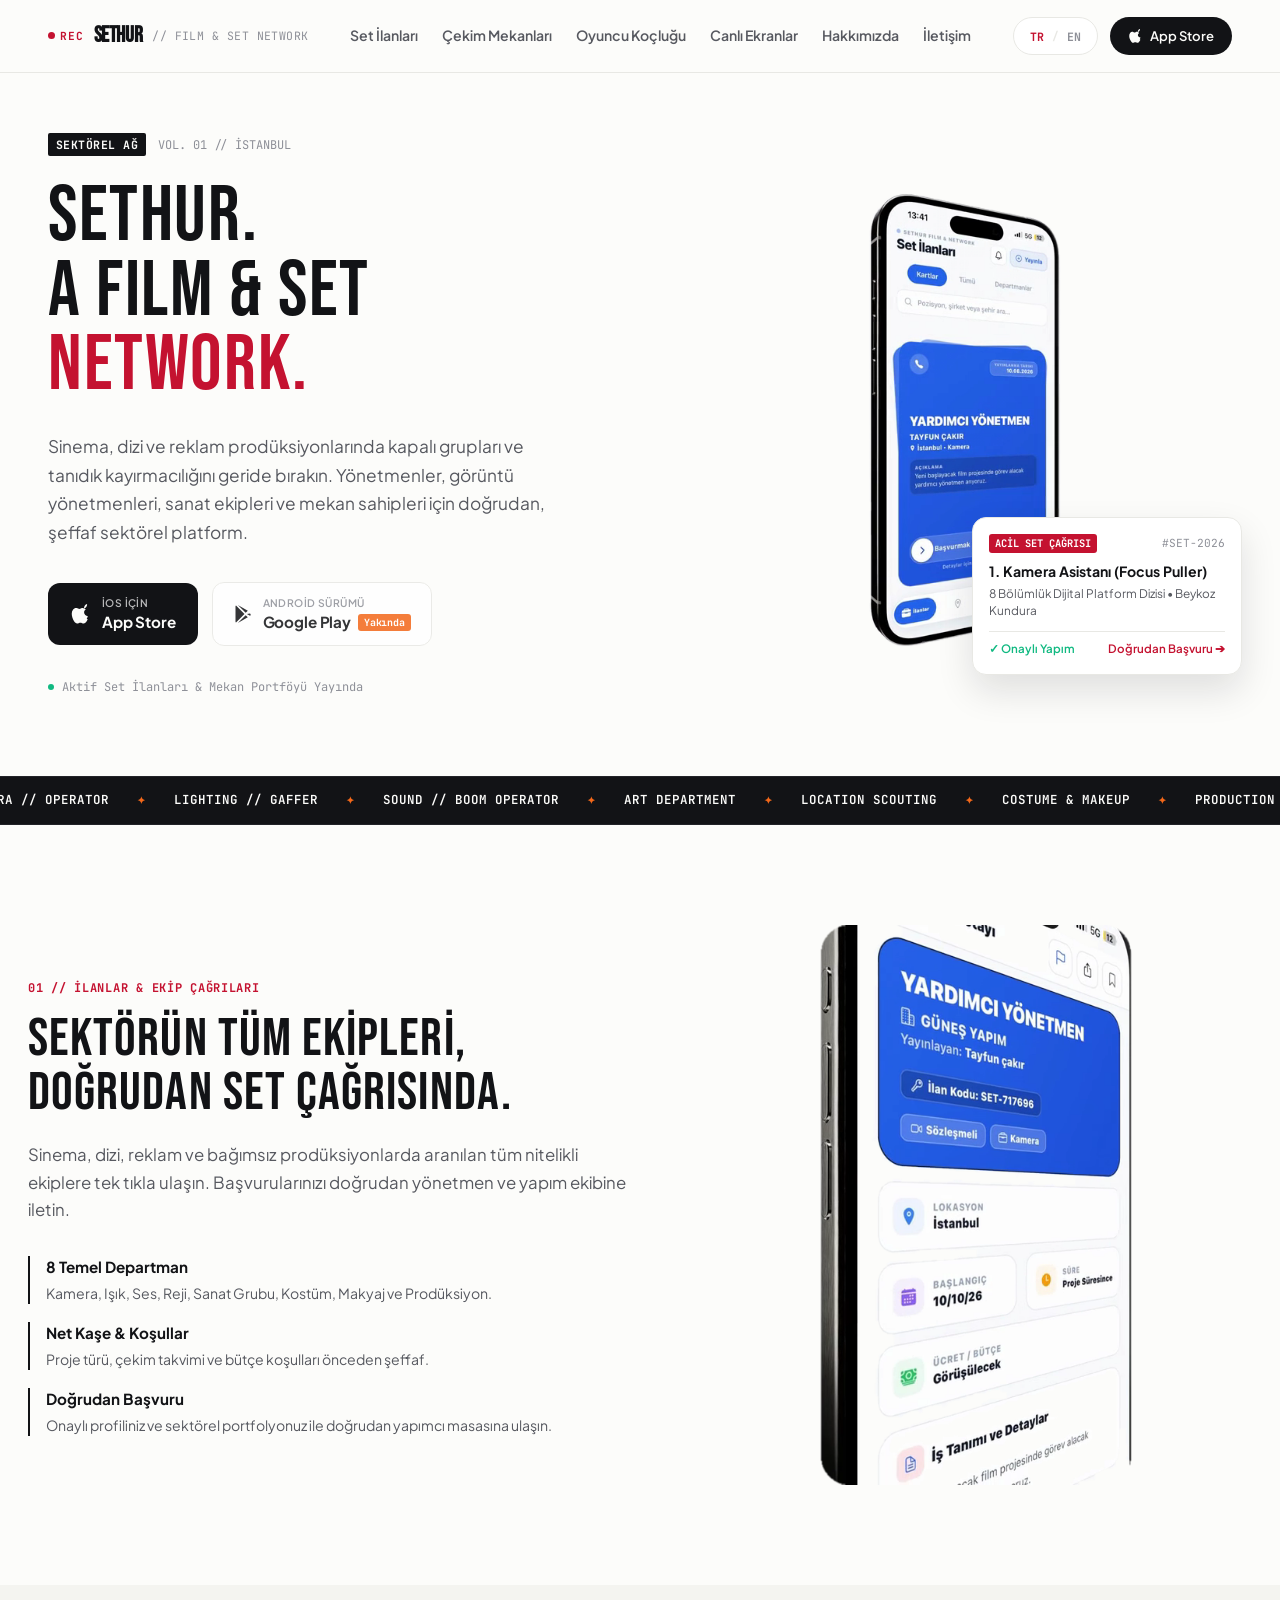
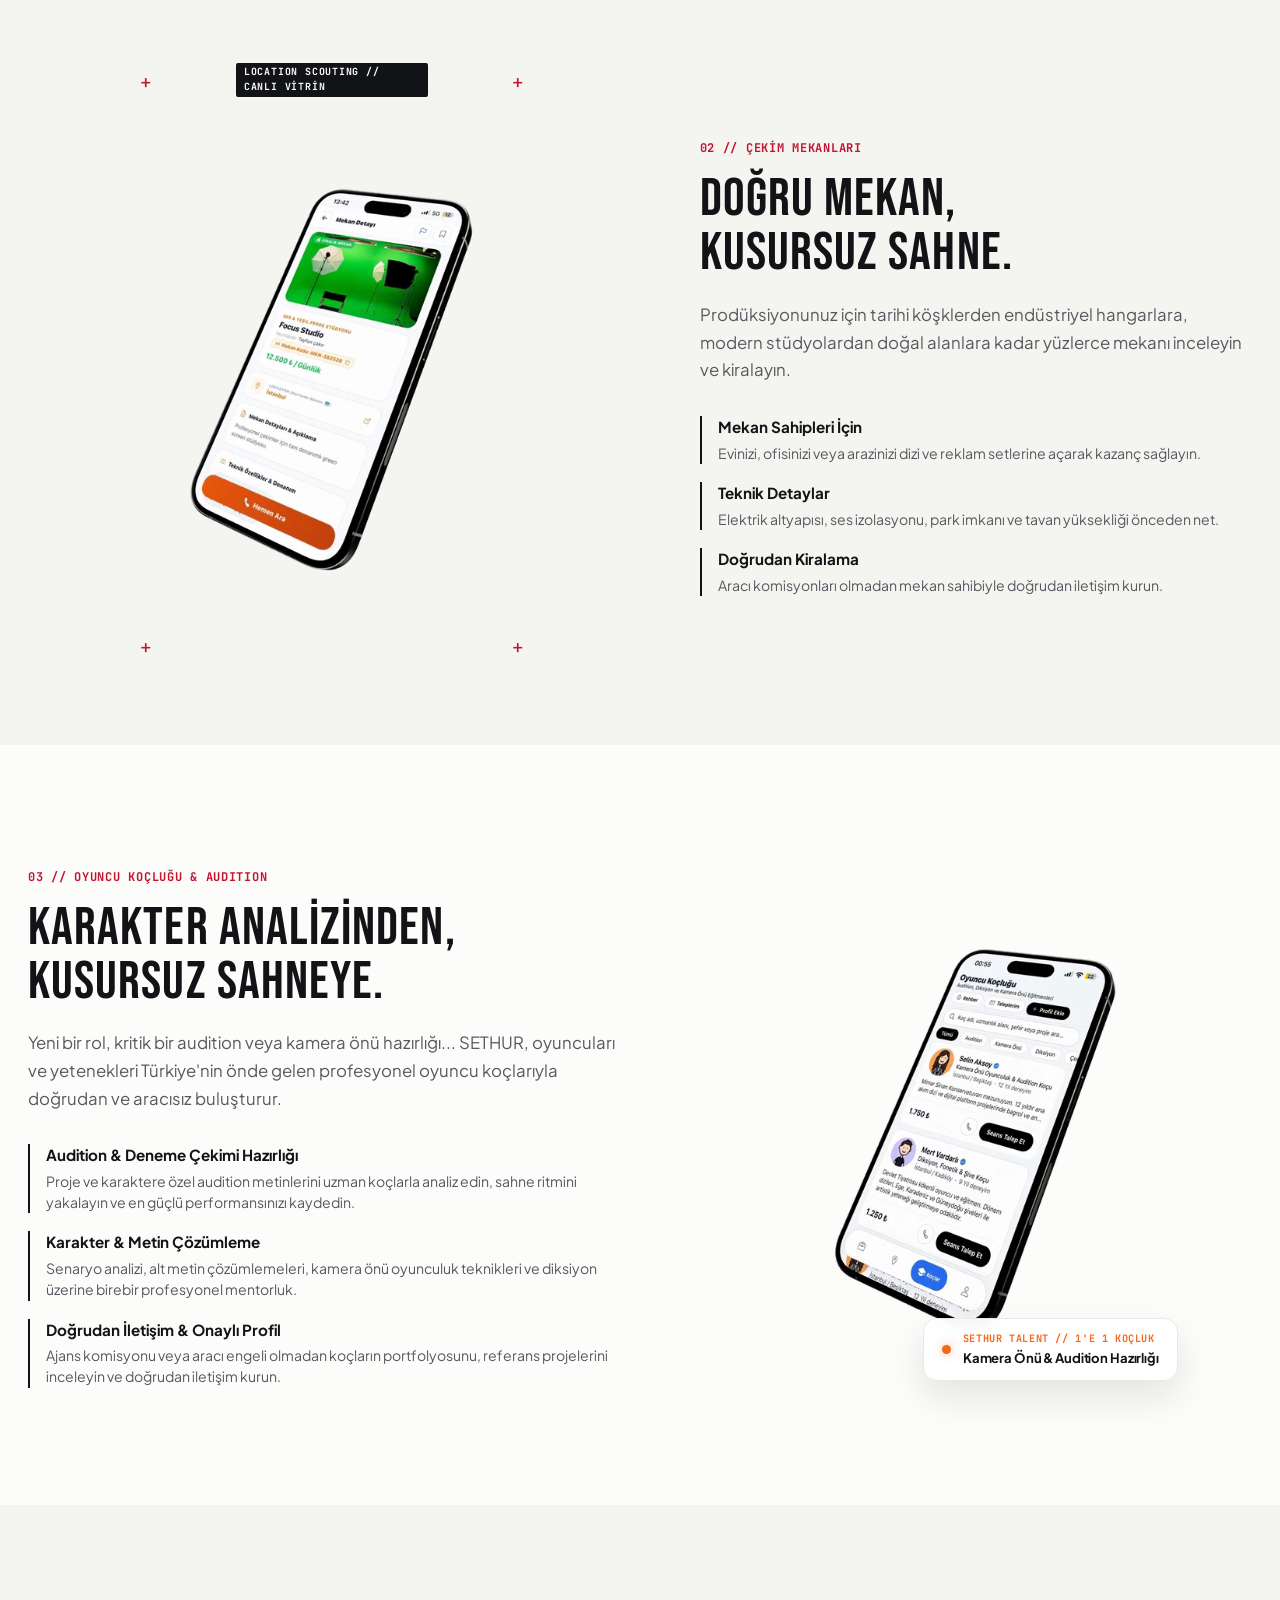
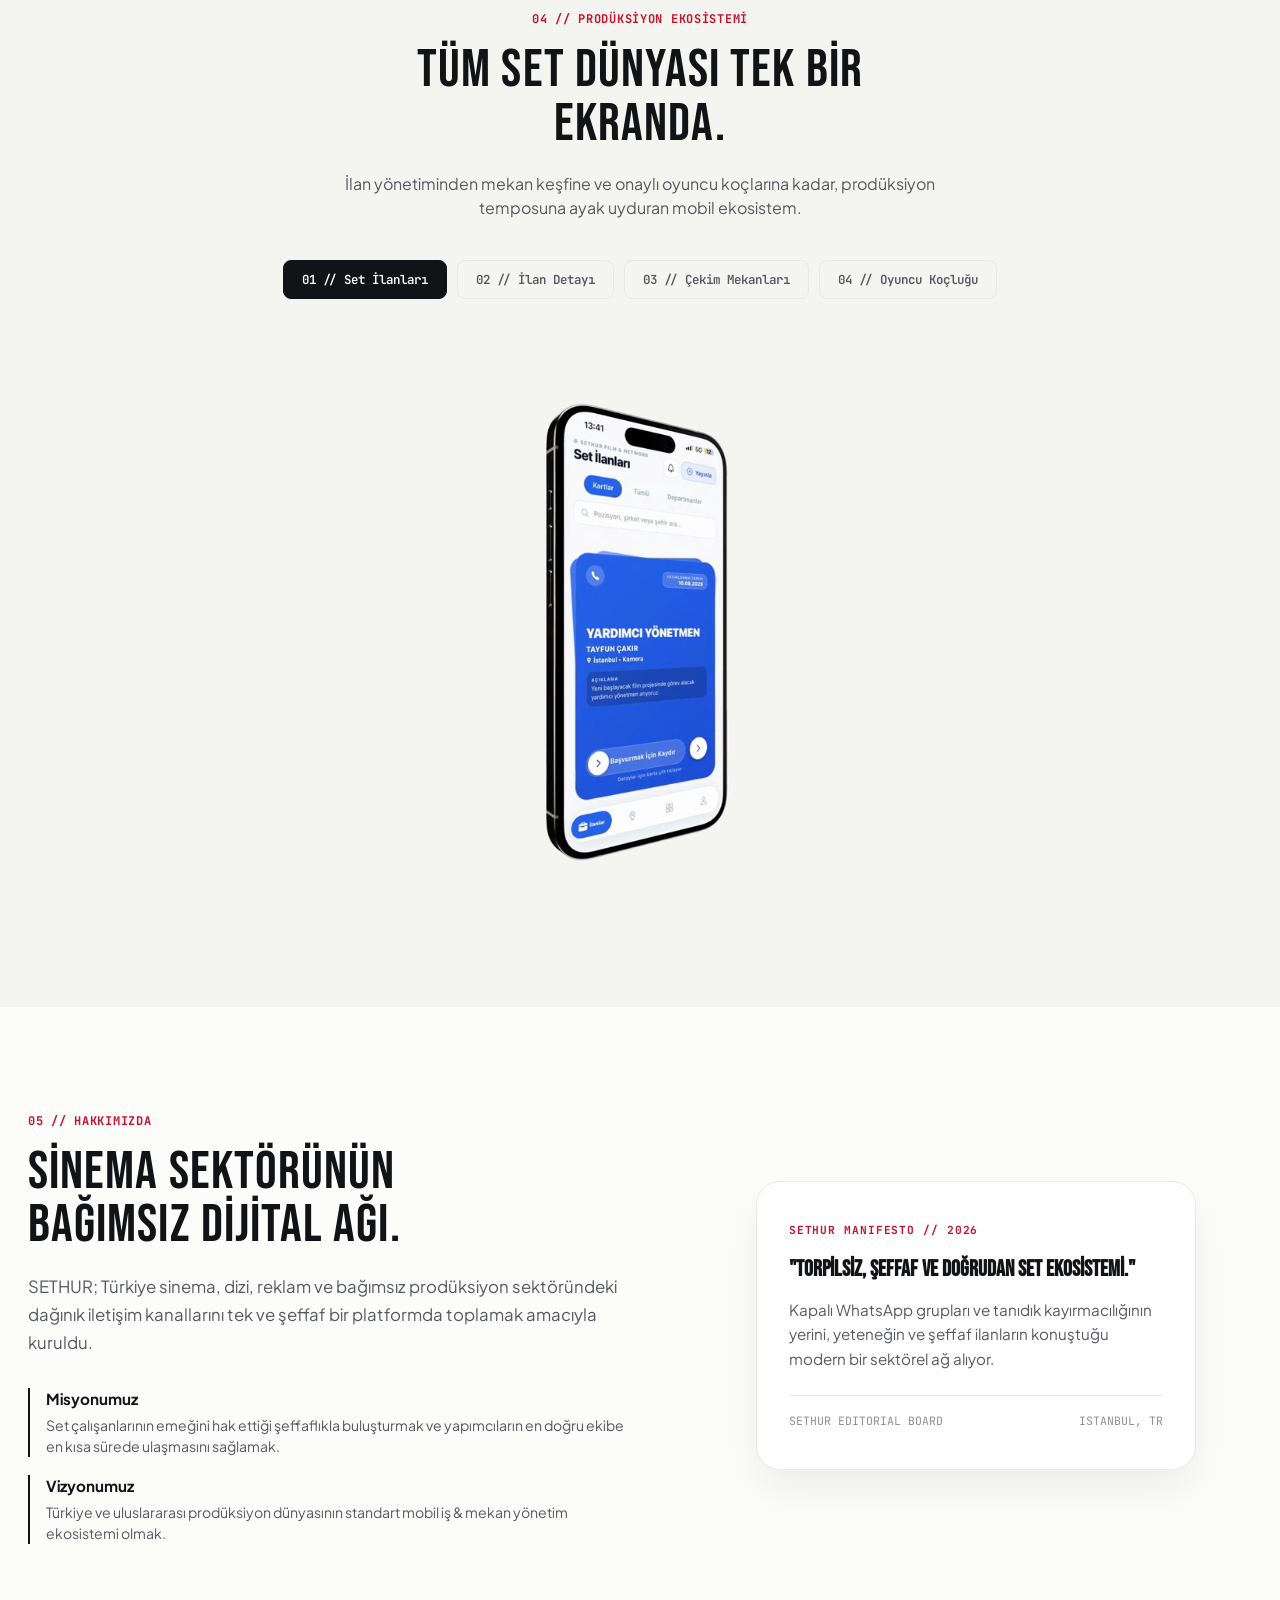
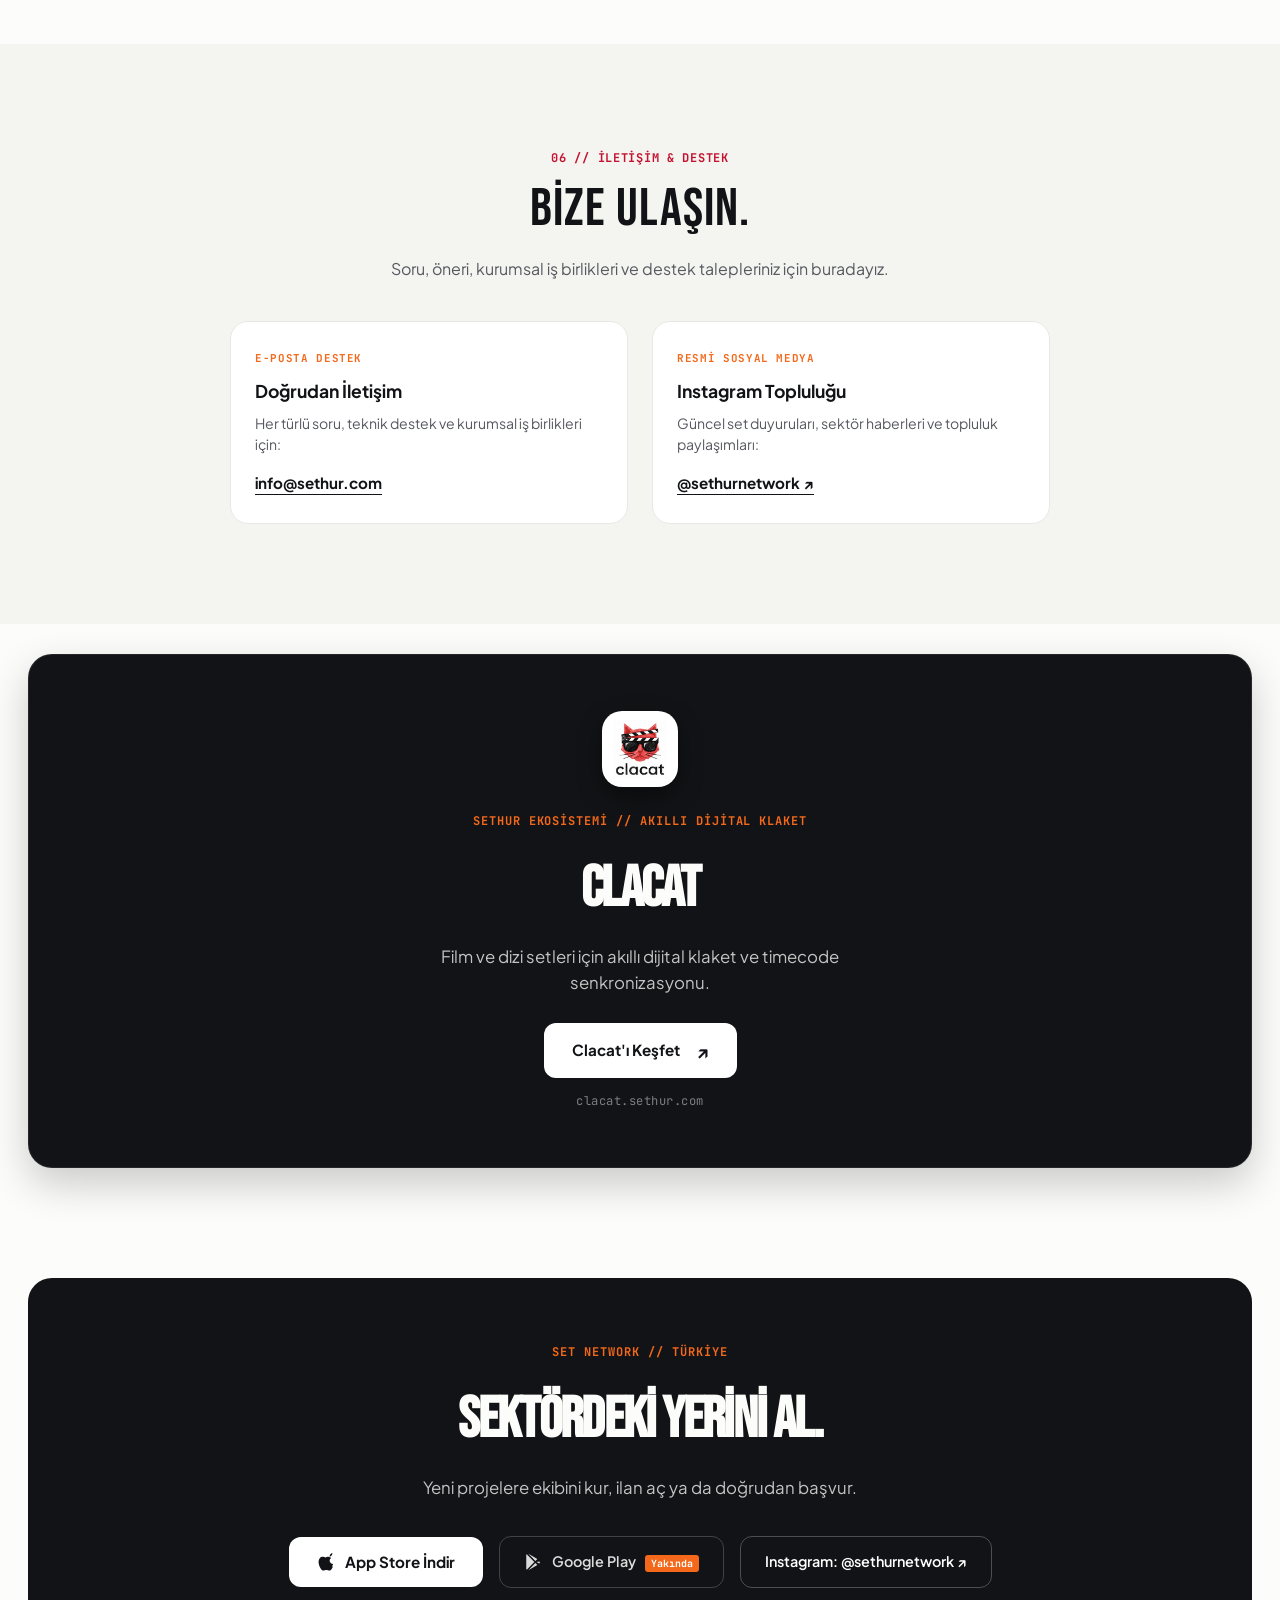
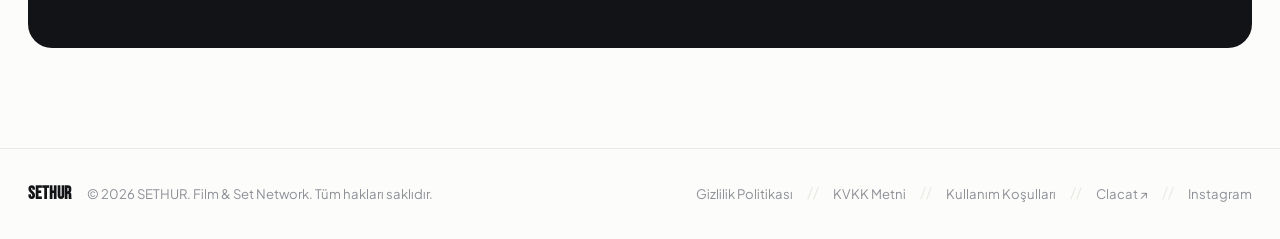
==== commit af1c7cd4: "fix(web): optimize all media files <25MB for Cloudflare, delete unused assets, update contact to inf" ====
--- a/index.html
+++ b/index.html
@@ -426,7 +426,7 @@
           <div class="contact-tag" data-i18n="contact1_tag">E-POSTA DESTEK</div>
           <h4 data-i18n="contact1_title">Doğrudan İletişim</h4>
           <p data-i18n="contact1_desc">Her türlü soru, teknik destek ve kurumsal iş birlikleri için:</p>
-          <a href="mailto:destek@sethur.com" class="contact-link-bold">destek@sethur.com</a>
+          <a href="mailto:info@sethur.com" class="contact-link-bold">info@sethur.com</a>
         </div>
 
         <div class="contact-box">
